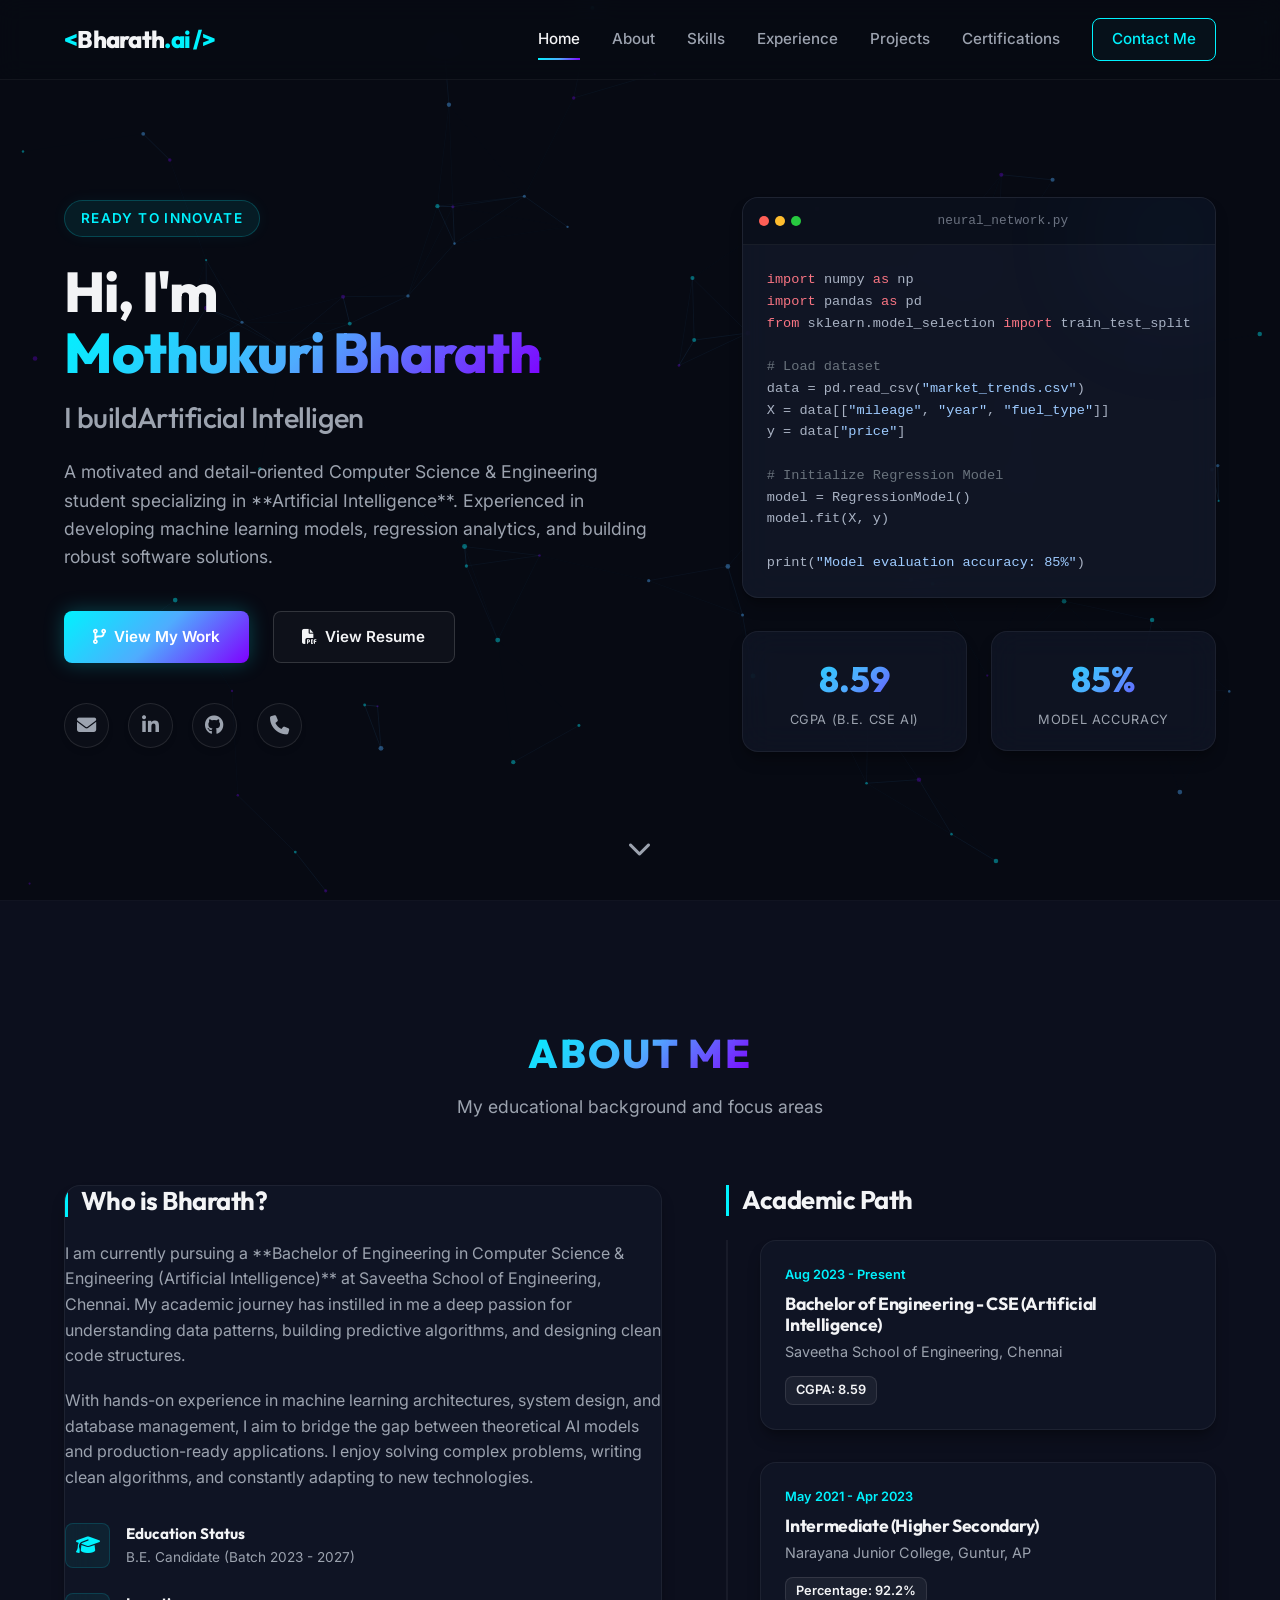
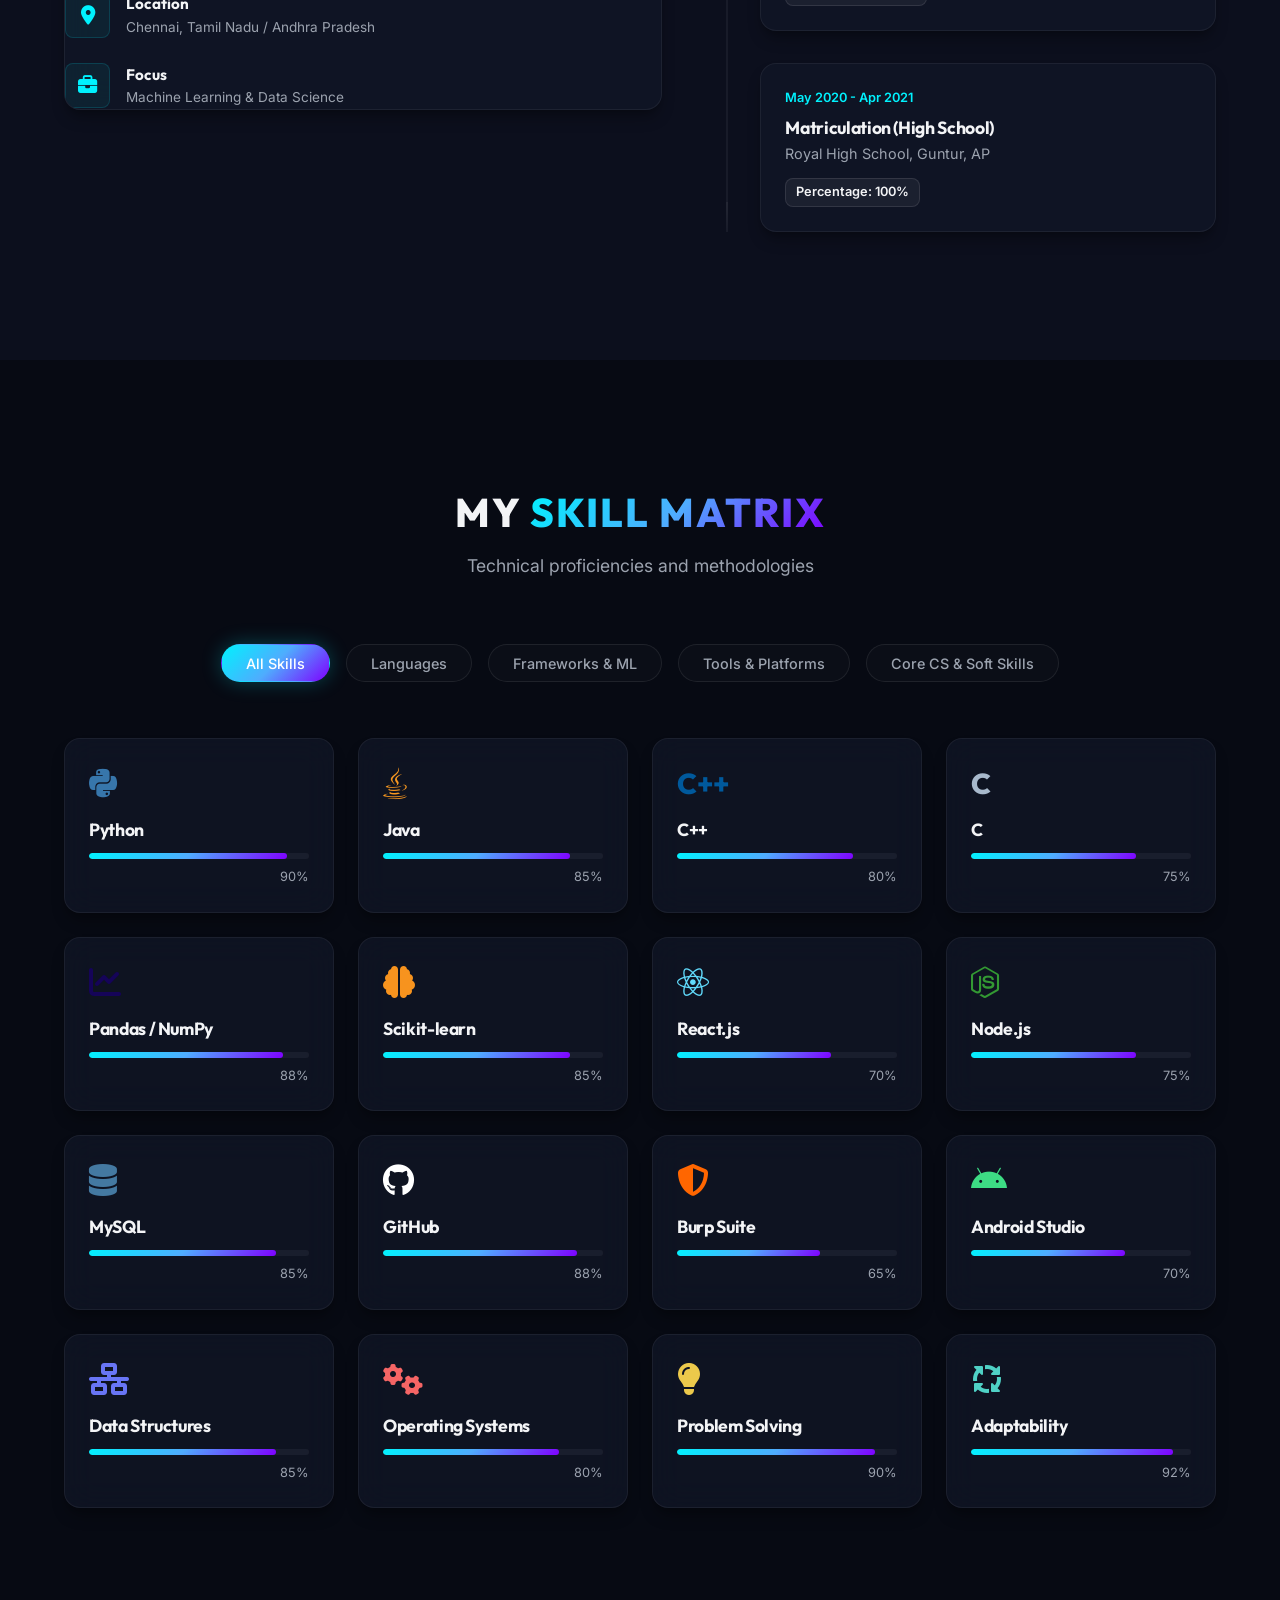
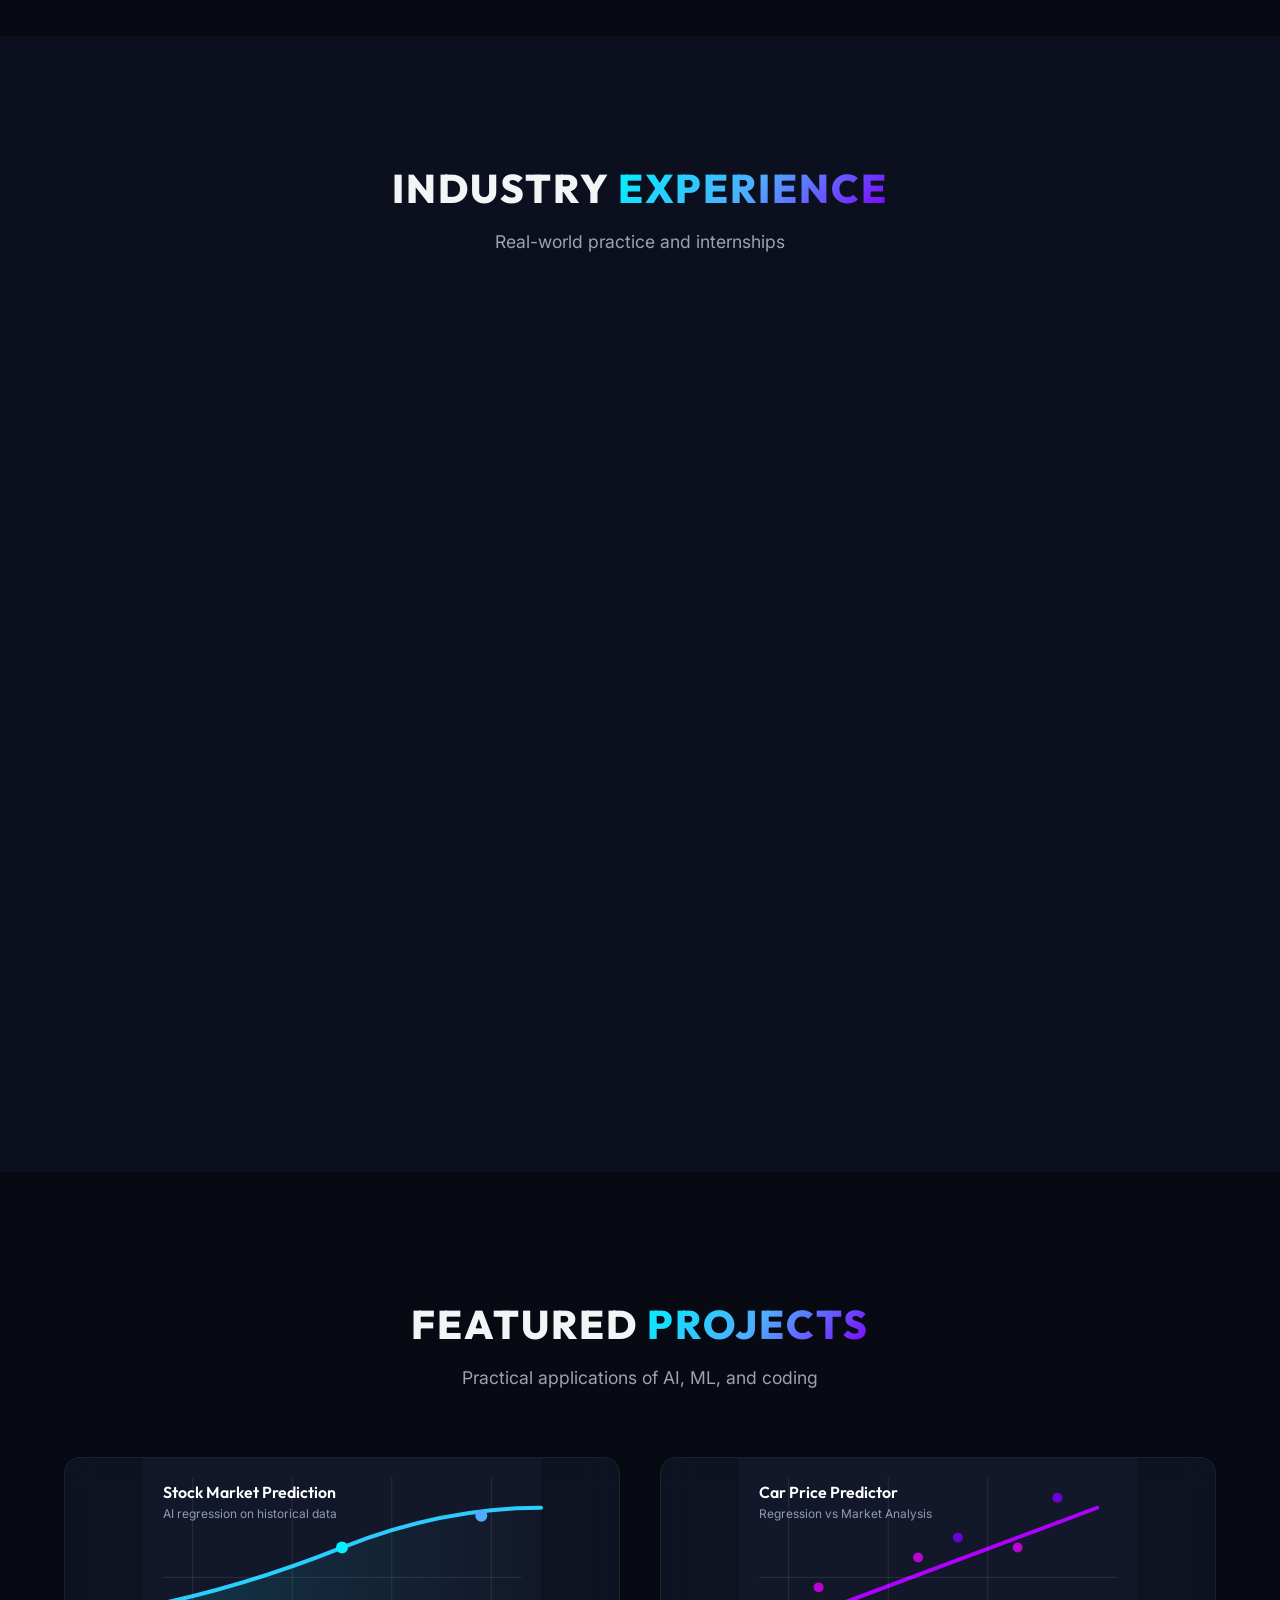
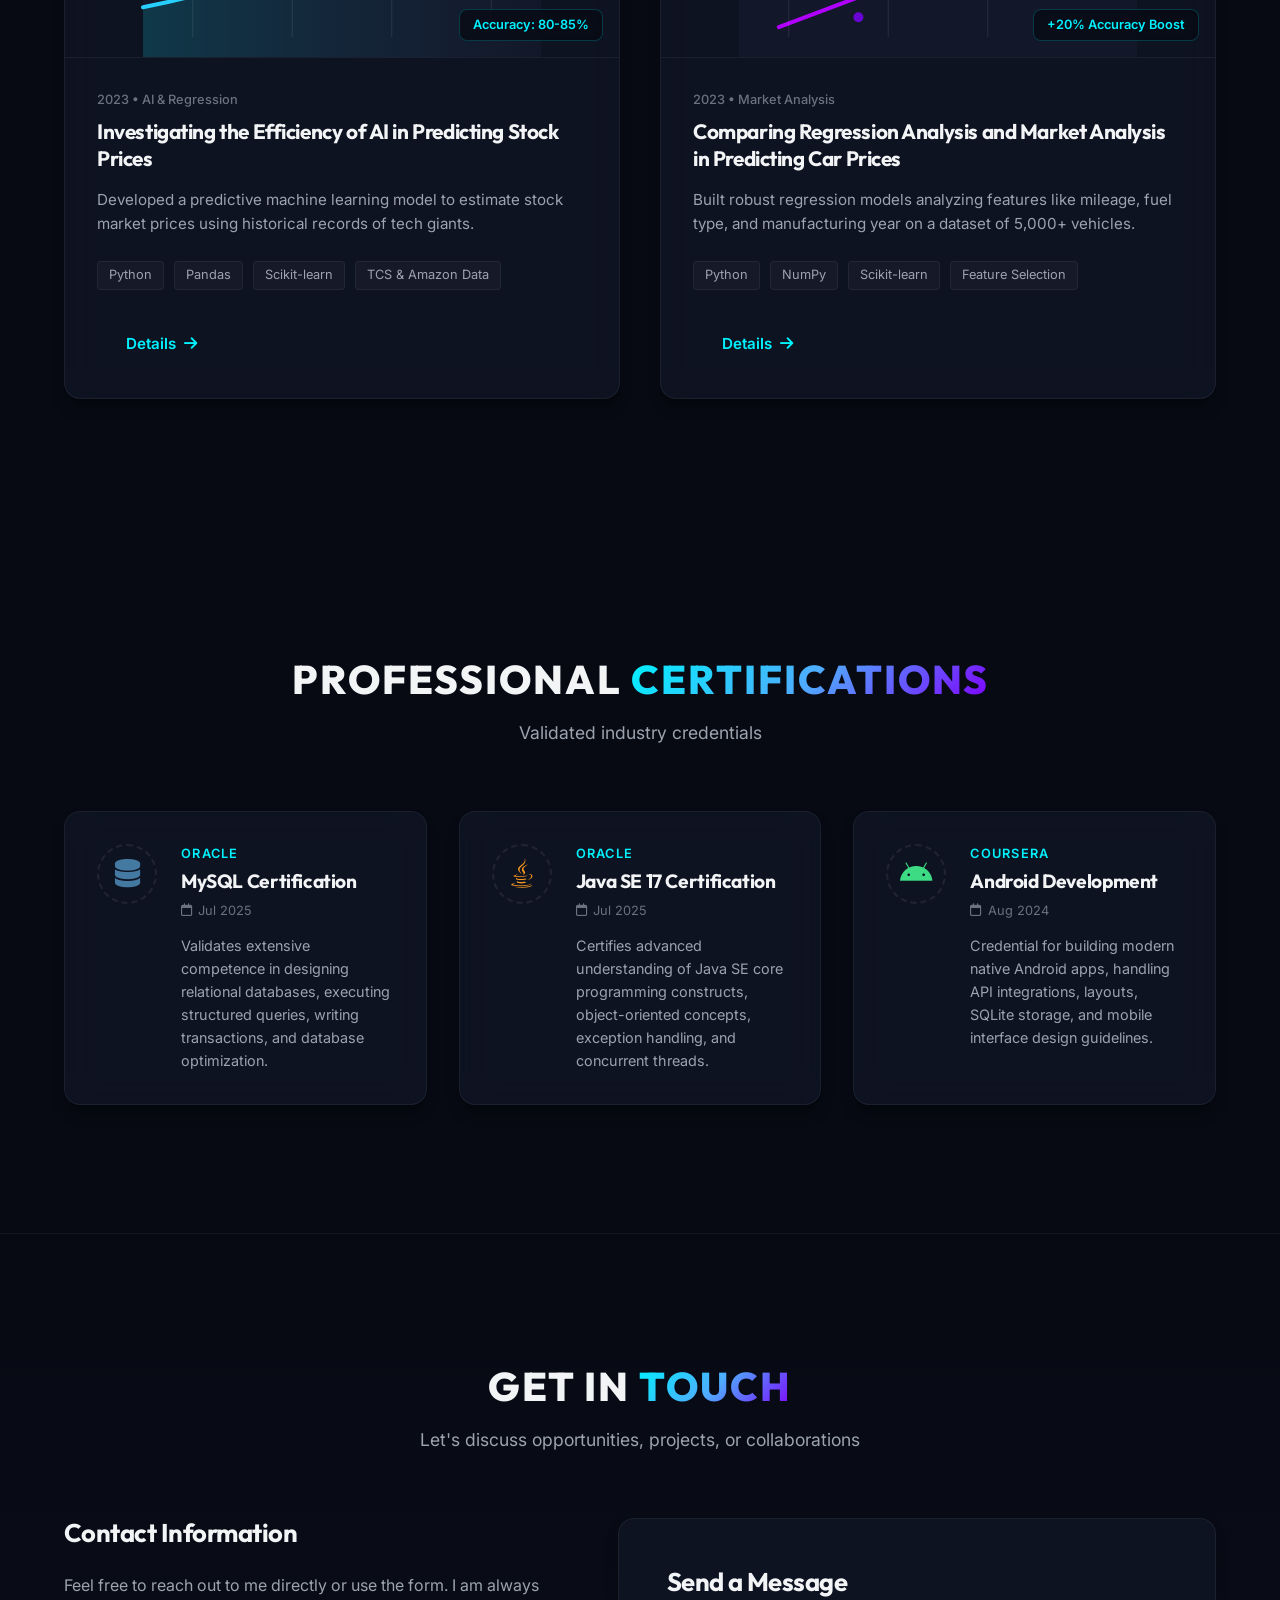
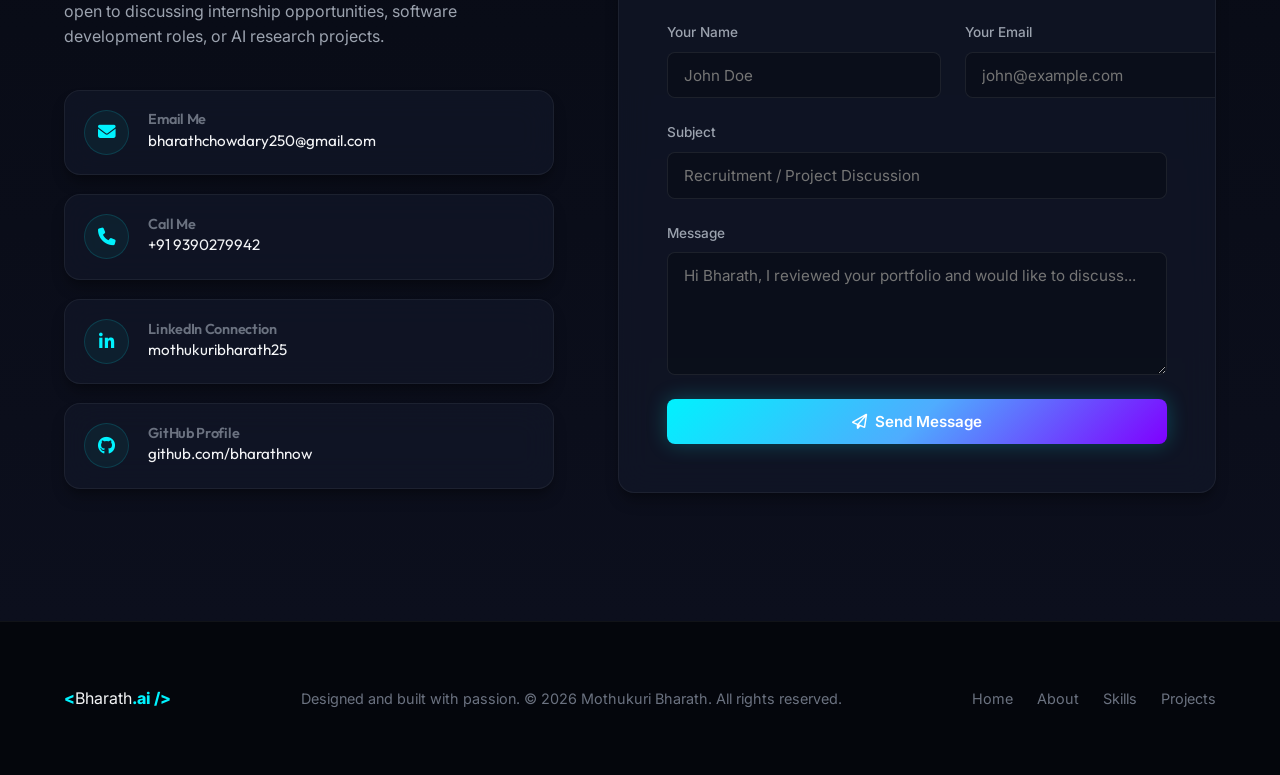
==== index.html @ 80dd4a4e "Initial commit: Mothukuri Bharath Premium Portfolio" ====
<!DOCTYPE html>
<html lang="en">
<head>
    <meta charset="UTF-8">
    <meta name="viewport" content="width=device-width, initial-scale=1.0">
    <title>Mothukuri Bharath | AI & ML Developer Portfolio</title>
    <!-- Meta tags for SEO -->
    <meta name="description" content="Portfolio of Mothukuri Bharath, a CSE (Artificial Intelligence) student and software developer. Showcase of machine learning internships, projects in stock and car price prediction, certifications, and skills.">
    <meta name="keywords" content="Mothukuri Bharath, AI Developer, Machine Learning, Portfolio, Java, Python, Saveetha School of Engineering, Data Science Intern">
    <meta name="author" content="Mothukuri Bharath">
    
    <!-- Google Fonts: Outfit for Headings, Inter for Body -->
    <link rel="preconnect" href="https://fonts.googleapis.com">
    <link rel="preconnect" href="https://fonts.gstatic.com" crossorigin>
    <link href="https://fonts.googleapis.com/css2?family=Inter:wght@300;400;500;600;700&family=Outfit:wght@300;400;500;600;700;800&display=swap" rel="stylesheet">
    
    <!-- FontAwesome for Premium Icons -->
    <link rel="stylesheet" href="https://cdnjs.cloudflare.com/ajax/libs/font-awesome/6.4.0/css/all.min.css">
    
    <!-- Custom CSS -->
    <link rel="stylesheet" href="style.css">
</head>
<body>
    <!-- Background Canvas for Interactive Particle Effect -->
    <canvas id="particles-canvas"></canvas>

    <!-- Header Navigation -->
    <header class="navbar">
        <div class="nav-container">
            <a href="#home" class="logo">
                <span class="logo-accent">&lt;</span>Bharath<span class="logo-accent">.ai /&gt;</span>
            </a>
            <button class="mobile-nav-toggle" aria-label="Toggle Menu">
                <span class="bar"></span>
                <span class="bar"></span>
                <span class="bar"></span>
            </button>
            <nav class="nav-links">
                <a href="#home" class="nav-link active">Home</a>
                <a href="#about" class="nav-link">About</a>
                <a href="#skills" class="nav-link">Skills</a>
                <a href="#experience" class="nav-link">Experience</a>
                <a href="#projects" class="nav-link">Projects</a>
                <a href="#certifications" class="nav-link">Certifications</a>
                <a href="#contact" class="nav-link nav-btn">Contact Me</a>
            </nav>
        </div>
    </header>

    <!-- Hero Section -->
    <section id="home" class="hero-section">
        <div class="hero-container">
            <div class="hero-content">
                <div class="badge-glow">Ready to Innovate</div>
                <h1 class="hero-title">
                    Hi, I'm <span class="text-gradient">Mothukuri Bharath</span>
                </h1>
                <h2 class="hero-subtitle">
                    I build <span id="typed-text" class="typed-text"></span><span class="cursor">&nbsp;</span>
                </h2>
                <p class="hero-description">
                    A motivated and detail-oriented Computer Science & Engineering student specializing in **Artificial Intelligence**. Experienced in developing machine learning models, regression analytics, and building robust software solutions.
                </p>
                <div class="hero-actions">
                    <a href="#projects" class="btn btn-primary"><i class="fa-solid fa-code-branch"></i> View My Work</a>
                    <a href="resume.html" target="_blank" class="btn btn-outline"><i class="fa-solid fa-file-pdf"></i> View Resume</a>
                </div>
                <div class="social-links">
                    <a href="mailto:bharathchowdary250@gmail.com" target="_blank" title="Email"><i class="fa-solid fa-envelope"></i></a>
                    <a href="https://linkedin.com/in/mothukuribharath25" target="_blank" title="LinkedIn"><i class="fa-brands fa-linkedin-in"></i></a>
                    <a href="https://github.com/bharathnow" target="_blank" title="GitHub"><i class="fa-brands fa-github"></i></a>
                    <a href="tel:+919390279942" title="Call Me"><i class="fa-solid fa-phone"></i></a>
                </div>
            </div>
            <div class="hero-visual">
                <div class="glass-card visual-card">
                    <div class="visual-header">
                        <span class="dot red"></span>
                        <span class="dot yellow"></span>
                        <span class="dot green"></span>
                        <span class="window-title">neural_network.py</span>
                    </div>
                    <div class="code-editor">
                        <pre><code><span class="keyword">import</span> numpy <span class="keyword">as</span> np
<span class="keyword">import</span> pandas <span class="keyword">as</span> pd
<span class="keyword">from</span> sklearn.model_selection <span class="keyword">import</span> train_test_split

<span class="comment"># Load dataset</span>
data = pd.read_csv(<span class="string">"market_trends.csv"</span>)
X = data[[<span class="string">"mileage"</span>, <span class="string">"year"</span>, <span class="string">"fuel_type"</span>]]
y = data[<span class="string">"price"</span>]

<span class="comment"># Initialize Regression Model</span>
model = RegressionModel()
model.fit(X, y)

print(<span class="string">"Model evaluation accuracy: 85%"</span>)</code></pre>
                    </div>
                    <div class="glow-accent"></div>
                </div>
                
                <!-- Quick Metrics Grid -->
                <div class="mini-metrics">
                    <div class="mini-metric-card glass-card">
                        <div class="metric-val">8.59</div>
                        <div class="metric-lbl">CGPA (B.E. CSE AI)</div>
                    </div>
                    <div class="mini-metric-card glass-card">
                        <div class="metric-val">85%</div>
                        <div class="metric-lbl">Model Accuracy</div>
                    </div>
                </div>
            </div>
        </div>
        <div class="scroll-down">
            <a href="#about" aria-label="Scroll Down">
                <i class="fa-solid fa-chevron-down animate-bounce"></i>
            </a>
        </div>
    </section>

    <!-- About & Education Section -->
    <section id="about" class="about-section">
        <div class="container">
            <div class="section-header">
                <h2 class="section-title"><span class="text-gradient">About Me</span></h2>
                <p class="section-subtitle">My educational background and focus areas</p>
            </div>
            
            <div class="about-grid">
                <div class="about-bio glass-card fade-in">
                    <h3>Who is Bharath?</h3>
                    <p>
                        I am currently pursuing a **Bachelor of Engineering in Computer Science & Engineering (Artificial Intelligence)** at Saveetha School of Engineering, Chennai. My academic journey has instilled in me a deep passion for understanding data patterns, building predictive algorithms, and designing clean code structures.
                    </p>
                    <p>
                        With hands-on experience in machine learning architectures, system design, and database management, I aim to bridge the gap between theoretical AI models and production-ready applications. I enjoy solving complex problems, writing clean algorithms, and constantly adapting to new technologies.
                    </p>
                    
                    <div class="quick-facts">
                        <div class="fact-item">
                            <i class="fa-solid fa-graduation-cap"></i>
                            <div>
                                <strong>Education Status</strong>
                                <span>B.E. Candidate (Batch 2023 - 2027)</span>
                            </div>
                        </div>
                        <div class="fact-item">
                            <i class="fa-solid fa-location-dot"></i>
                            <div>
                                <strong>Location</strong>
                                <span>Chennai, Tamil Nadu / Andhra Pradesh</span>
                            </div>
                        </div>
                        <div class="fact-item">
                            <i class="fa-solid fa-briefcase"></i>
                            <div>
                                <strong>Focus</strong>
                                <span>Machine Learning & Data Science</span>
                            </div>
                        </div>
                    </div>
                </div>
                
                <div class="education-timeline fade-in">
                    <h3>Academic Path</h3>
                    <div class="timeline">
                        <div class="timeline-item glass-card">
                            <div class="timeline-marker"></div>
                            <div class="timeline-date">Aug 2023 - Present</div>
                            <h4 class="timeline-title">Bachelor of Engineering - CSE (Artificial Intelligence)</h4>
                            <p class="timeline-institution">Saveetha School of Engineering, Chennai</p>
                            <div class="timeline-badge">CGPA: 8.59</div>
                        </div>
                        <div class="timeline-item glass-card">
                            <div class="timeline-marker"></div>
                            <div class="timeline-date">May 2021 - Apr 2023</div>
                            <h4 class="timeline-title">Intermediate (Higher Secondary)</h4>
                            <p class="timeline-institution">Narayana Junior College, Guntur, AP</p>
                            <div class="timeline-badge">Percentage: 92.2%</div>
                        </div>
                        <div class="timeline-item glass-card">
                            <div class="timeline-marker"></div>
                            <div class="timeline-date">May 2020 - Apr 2021</div>
                            <h4 class="timeline-title">Matriculation (High School)</h4>
                            <p class="timeline-institution">Royal High School, Guntur, AP</p>
                            <div class="timeline-badge">Percentage: 100%</div>
                        </div>
                    </div>
                </div>
            </div>
        </div>
    </section>

    <!-- Skills Section -->
    <section id="skills" class="skills-section">
        <div class="container">
            <div class="section-header">
                <h2 class="section-title">My <span class="text-gradient">Skill Matrix</span></h2>
                <p class="section-subtitle">Technical proficiencies and methodologies</p>
            </div>
            
            <div class="skills-categories-tabs">
                <button class="skill-tab active" data-category="all">All Skills</button>
                <button class="skill-tab" data-category="languages">Languages</button>
                <button class="skill-tab" data-category="frameworks">Frameworks & ML</button>
                <button class="skill-tab" data-category="tools">Tools & Platforms</button>
                <button class="skill-tab" data-category="subjects">Core CS & Soft Skills</button>
            </div>
            
            <div class="skills-grid">
                <!-- Languages -->
                <div class="skill-card glass-card" data-category="languages">
                    <div class="skill-icon"><i class="fa-brands fa-python text-python"></i></div>
                    <h3 class="skill-name">Python</h3>
                    <div class="skill-bar-bg"><div class="skill-bar-fill" data-progress="90%"></div></div>
                    <span class="skill-percent">90%</span>
                </div>
                
                <div class="skill-card glass-card" data-category="languages">
                    <div class="skill-icon"><i class="fa-brands fa-java text-java"></i></div>
                    <h3 class="skill-name">Java</h3>
                    <div class="skill-bar-bg"><div class="skill-bar-fill" data-progress="85%"></div></div>
                    <span class="skill-percent">85%</span>
                </div>

                <div class="skill-card glass-card" data-category="languages">
                    <div class="skill-icon"><code class="text-cpp">C++</code></div>
                    <h3 class="skill-name">C++</h3>
                    <div class="skill-bar-bg"><div class="skill-bar-fill" data-progress="80%"></div></div>
                    <span class="skill-percent">80%</span>
                </div>

                <div class="skill-card glass-card" data-category="languages">
                    <div class="skill-icon"><code class="text-c">C</code></div>
                    <h3 class="skill-name">C</h3>
                    <div class="skill-bar-bg"><div class="skill-bar-fill" data-progress="75%"></div></div>
                    <span class="skill-percent">75%</span>
                </div>
                
                <!-- Frameworks & ML -->
                <div class="skill-card glass-card" data-category="frameworks">
                    <div class="skill-icon"><i class="fa-solid fa-chart-line text-pandas"></i></div>
                    <h3 class="skill-name">Pandas / NumPy</h3>
                    <div class="skill-bar-bg"><div class="skill-bar-fill" data-progress="88%"></div></div>
                    <span class="skill-percent">88%</span>
                </div>

                <div class="skill-card glass-card" data-category="frameworks">
                    <div class="skill-icon"><i class="fa-solid fa-brain text-sklearn"></i></div>
                    <h3 class="skill-name">Scikit-learn</h3>
                    <div class="skill-bar-bg"><div class="skill-bar-fill" data-progress="85%"></div></div>
                    <span class="skill-percent">85%</span>
                </div>

                <div class="skill-card glass-card" data-category="frameworks">
                    <div class="skill-icon"><i class="fa-brands fa-react text-react"></i></div>
                    <h3 class="skill-name">React.js</h3>
                    <div class="skill-bar-bg"><div class="skill-bar-fill" data-progress="70%"></div></div>
                    <span class="skill-percent">70%</span>
                </div>

                <div class="skill-card glass-card" data-category="frameworks">
                    <div class="skill-icon"><i class="fa-brands fa-node-js text-node"></i></div>
                    <h3 class="skill-name">Node.js</h3>
                    <div class="skill-bar-bg"><div class="skill-bar-fill" data-progress="75%"></div></div>
                    <span class="skill-percent">75%</span>
                </div>
                
                <!-- Tools & Platforms -->
                <div class="skill-card glass-card" data-category="tools">
                    <div class="skill-icon"><i class="fa-solid fa-database text-mysql"></i></div>
                    <h3 class="skill-name">MySQL</h3>
                    <div class="skill-bar-bg"><div class="skill-bar-fill" data-progress="85%"></div></div>
                    <span class="skill-percent">85%</span>
                </div>

                <div class="skill-card glass-card" data-category="tools">
                    <div class="skill-icon"><i class="fa-brands fa-github text-github"></i></div>
                    <h3 class="skill-name">GitHub</h3>
                    <div class="skill-bar-bg"><div class="skill-bar-fill" data-progress="88%"></div></div>
                    <span class="skill-percent">88%</span>
                </div>

                <div class="skill-card glass-card" data-category="tools">
                    <div class="skill-icon"><i class="fa-solid fa-shield-halved text-burp"></i></div>
                    <h3 class="skill-name">Burp Suite</h3>
                    <div class="skill-bar-bg"><div class="skill-bar-fill" data-progress="65%"></div></div>
                    <span class="skill-percent">65%</span>
                </div>

                <div class="skill-card glass-card" data-category="tools">
                    <div class="skill-icon"><i class="fa-brands fa-android text-android"></i></div>
                    <h3 class="skill-name">Android Studio</h3>
                    <div class="skill-bar-bg"><div class="skill-bar-fill" data-progress="70%"></div></div>
                    <span class="skill-percent">70%</span>
                </div>
                
                <!-- Subjects & Soft Skills -->
                <div class="skill-card glass-card" data-category="subjects">
                    <div class="skill-icon"><i class="fa-solid fa-network-wired text-ds"></i></div>
                    <h3 class="skill-name">Data Structures</h3>
                    <div class="skill-bar-bg"><div class="skill-bar-fill" data-progress="85%"></div></div>
                    <span class="skill-percent">85%</span>
                </div>

                <div class="skill-card glass-card" data-category="subjects">
                    <div class="skill-icon"><i class="fa-solid fa-gears text-os"></i></div>
                    <h3 class="skill-name">Operating Systems</h3>
                    <div class="skill-bar-bg"><div class="skill-bar-fill" data-progress="80%"></div></div>
                    <span class="skill-percent">80%</span>
                </div>

                <div class="skill-card glass-card" data-category="subjects">
                    <div class="skill-icon"><i class="fa-solid fa-lightbulb text-solving"></i></div>
                    <h3 class="skill-name">Problem Solving</h3>
                    <div class="skill-bar-bg"><div class="skill-bar-fill" data-progress="90%"></div></div>
                    <span class="skill-percent">90%</span>
                </div>

                <div class="skill-card glass-card" data-category="subjects">
                    <div class="skill-icon"><i class="fa-solid fa-arrows-spin text-adapt"></i></div>
                    <h3 class="skill-name">Adaptability</h3>
                    <div class="skill-bar-bg"><div class="skill-bar-fill" data-progress="92%"></div></div>
                    <span class="skill-percent">92%</span>
                </div>
            </div>
        </div>
    </section>

    <!-- Experience & Internship Section -->
    <section id="experience" class="experience-section">
        <div class="container">
            <div class="section-header">
                <h2 class="section-title">Industry <span class="text-gradient">Experience</span></h2>
                <p class="section-subtitle">Real-world practice and internships</p>
            </div>
            
            <div class="internship-showcase glass-card fade-in">
                <div class="internship-header">
                    <div class="internship-title-area">
                        <div class="company-badge"><i class="fa-solid fa-server"></i></div>
                        <div>
                            <h3 class="internship-role">Data Science & Machine Learning Intern</h3>
                            <h4 class="internship-company">HDLC, Chennai</h4>
                        </div>
                    </div>
                    <div class="internship-meta">
                        <span class="duration"><i class="fa-regular fa-calendar-days"></i> Aug 2025 – Oct 2025</span>
                        <span class="location"><i class="fa-solid fa-location-dot"></i> Chennai, India (On-site)</span>
                    </div>
                </div>
                
                <div class="internship-content">
                    <p class="internship-intro">
                        Worked actively within the technical team to develop data cleaning pipelines and predictive ML model architectures. Gained hands-on experience applying core machine learning libraries to actual business problems.
                    </p>
                    
                    <div class="internship-bullets">
                        <div class="bullet-card">
                            <span class="bullet-number">01</span>
                            <div class="bullet-text">
                                <strong>Data Preprocessing & Quality Engineering</strong>
                                Cleaned and preprocessed complex datasets using **Python (Pandas, NumPy)**. Handled missing data imputation, duplicate filtration, and outliers to significantly enhance data quality for modeling.
                            </div>
                        </div>
                        <div class="bullet-card">
                            <span class="bullet-number">02</span>
                            <div class="bullet-text">
                                <strong>Machine Learning Model Building</strong>
                                Built, evaluated, and optimized ML models utilizing **Scikit-learn**. Implemented both regression algorithms for continuous predictions and classification pipelines, analyzing performance indicators.
                            </div>
                        </div>
                        <div class="bullet-card">
                            <span class="bullet-number">03</span>
                            <div class="bullet-text">
                                <strong>Analytical Visualizations</strong>
                                Created analytical graphs, correlation heatmaps, and charts using **Matplotlib** to interpret models' feature importances, presenting key findings to support data-driven decision-making.
                            </div>
                        </div>
                    </div>
                    
                    <div class="internship-tech-tags">
                        <span>Python</span>
                        <span>Pandas</span>
                        <span>NumPy</span>
                        <span>Scikit-learn</span>
                        <span>Matplotlib</span>
                        <span>Model Evaluation</span>
                    </div>
                </div>
            </div>
        </div>
    </section>

    <!-- Projects Section -->
    <section id="projects" class="projects-section">
        <div class="container">
            <div class="section-header">
                <h2 class="section-title">Featured <span class="text-gradient">Projects</span></h2>
                <p class="section-subtitle">Practical applications of AI, ML, and coding</p>
            </div>
            
            <div class="projects-grid">
                <!-- Project 1 -->
                <div class="project-card glass-card fade-in">
                    <div class="project-media-wrapper">
                        <!-- Custom designed svg graph mockup -->
                        <svg class="project-svg-visual" viewBox="0 0 400 200" xmlns="http://www.w3.org/2000/svg">
                            <defs>
                                <linearGradient id="gradient-p1" x1="0%" y1="0%" x2="100%" y2="100%">
                                    <stop offset="0%" stop-color="#4facfe" />
                                    <stop offset="100%" stop-color="#00f2fe" />
                                </linearGradient>
                                <linearGradient id="glow-p1" x1="0%" y1="0%" x2="100%" y2="0%">
                                    <stop offset="0%" stop-color="rgba(0,242,254,0.15)" />
                                    <stop offset="100%" stop-color="rgba(79,172,254,0)" />
                                </linearGradient>
                            </defs>
                            <rect width="100%" height="100%" fill="#121829"/>
                            <path d="M 0 150 Q 100 130 200 90 T 400 50 L 400 200 L 0 200 Z" fill="url(#glow-p1)"/>
                            <path d="M 0 150 Q 100 130 200 90 T 400 50" fill="none" stroke="url(#gradient-p1)" stroke-width="4" stroke-linecap="round"/>
                            <circle cx="200" cy="90" r="6" fill="#00f2fe"/>
                            <circle cx="340" cy="58" r="6" fill="#4facfe"/>
                            <text x="20" y="40" fill="#ffffff" font-family="'Outfit', sans-serif" font-size="16" font-weight="600">Stock Market Prediction</text>
                            <text x="20" y="60" fill="#8f9bb3" font-family="'Inter', sans-serif" font-size="12">AI regression on historical data</text>
                            <g stroke="#ffffff" stroke-opacity="0.1" stroke-width="1">
                                <line x1="50" y1="20" x2="50" y2="180" />
                                <line x1="150" y1="20" x2="150" y2="180" />
                                <line x1="250" y1="20" x2="250" y2="180" />
                                <line x1="350" y1="20" x2="350" y2="180" />
                                <line x1="20" y1="120" x2="380" y2="120" />
                            </g>
                        </svg>
                        <div class="project-overlay-badge">Accuracy: 80-85%</div>
                    </div>
                    <div class="project-info">
                        <div class="project-meta">2023 • AI & Regression</div>
                        <h3 class="project-name">Investigating the Efficiency of AI in Predicting Stock Prices</h3>
                        <p class="project-desc">
                            Developed a predictive machine learning model to estimate stock market prices using historical records of tech giants.
                        </p>
                        <div class="project-tags">
                            <span>Python</span>
                            <span>Pandas</span>
                            <span>Scikit-learn</span>
                            <span>TCS & Amazon Data</span>
                        </div>
                        <button class="btn btn-card-details" onclick="openProjectModal('stock-predict')">Details <i class="fa-solid fa-arrow-right"></i></button>
                    </div>
                </div>

                <!-- Project 2 -->
                <div class="project-card glass-card fade-in">
                    <div class="project-media-wrapper">
                        <!-- Custom designed svg regression graph mockup -->
                        <svg class="project-svg-visual" viewBox="0 0 400 200" xmlns="http://www.w3.org/2000/svg">
                            <defs>
                                <linearGradient id="gradient-p2" x1="0%" y1="0%" x2="100%" y2="100%">
                                    <stop offset="0%" stop-color="#7F00FF" />
                                    <stop offset="100%" stop-color="#E100FF" />
                                </linearGradient>
                            </defs>
                            <rect width="100%" height="100%" fill="#121829"/>
                            <line x1="40" y1="170" x2="360" y2="50" stroke="url(#gradient-p2)" stroke-width="4" stroke-linecap="round"/>
                            <circle cx="80" cy="130" r="5" fill="#E100FF" opacity="0.8"/>
                            <circle cx="120" cy="160" r="5" fill="#7F00FF" opacity="0.8"/>
                            <circle cx="180" cy="100" r="5" fill="#E100FF" opacity="0.8"/>
                            <circle cx="220" cy="80" r="5" fill="#7F00FF" opacity="0.8"/>
                            <circle cx="280" cy="90" r="5" fill="#E100FF" opacity="0.8"/>
                            <circle cx="320" cy="40" r="5" fill="#7F00FF" opacity="0.8"/>
                            <text x="20" y="40" fill="#ffffff" font-family="'Outfit', sans-serif" font-size="16" font-weight="600">Car Price Predictor</text>
                            <text x="20" y="60" fill="#8f9bb3" font-family="'Inter', sans-serif" font-size="12">Regression vs Market Analysis</text>
                            <g stroke="#ffffff" stroke-opacity="0.1" stroke-width="1">
                                <line x1="50" y1="20" x2="50" y2="180" />
                                <line x1="150" y1="20" x2="150" y2="180" />
                                <line x1="250" y1="20" x2="250" y2="180" />
                                <line x1="20" y1="120" x2="380" y2="120" />
                            </g>
                        </svg>
                        <div class="project-overlay-badge">+20% Accuracy Boost</div>
                    </div>
                    <div class="project-info">
                        <div class="project-meta">2023 • Market Analysis</div>
                        <h3 class="project-name">Comparing Regression Analysis and Market Analysis in Predicting Car Prices</h3>
                        <p class="project-desc">
                            Built robust regression models analyzing features like mileage, fuel type, and manufacturing year on a dataset of 5,000+ vehicles.
                        </p>
                        <div class="project-tags">
                            <span>Python</span>
                            <span>NumPy</span>
                            <span>Scikit-learn</span>
                            <span>Feature Selection</span>
                        </div>
                        <button class="btn btn-card-details" onclick="openProjectModal('car-predict')">Details <i class="fa-solid fa-arrow-right"></i></button>
                    </div>
                </div>
            </div>
        </div>
    </section>

    <!-- Project Modals -->
    <div id="project-modal" class="modal-overlay">
        <div class="modal-content glass-card">
            <button class="modal-close" onclick="closeProjectModal()">&times;</button>
            <div id="modal-body-content">
                <!-- Content injected dynamically via script.js -->
            </div>
        </div>
    </div>

    <!-- Certifications Section -->
    <section id="certifications" class="certifications-section">
        <div class="container">
            <div class="section-header">
                <h2 class="section-title">Professional <span class="text-gradient">Certifications</span></h2>
                <p class="section-subtitle">Validated industry credentials</p>
            </div>
            
            <div class="certifications-grid">
                <!-- Cert 1 -->
                <div class="cert-card glass-card fade-in">
                    <div class="cert-badge-wrapper">
                        <div class="cert-glowing-ring"></div>
                        <i class="fa-solid fa-database cert-main-icon text-mysql"></i>
                    </div>
                    <div class="cert-info">
                        <span class="cert-authority">Oracle</span>
                        <h3 class="cert-title">MySQL Certification</h3>
                        <div class="cert-date"><i class="fa-regular fa-calendar"></i> Jul 2025</div>
                        <p class="cert-desc">Validates extensive competence in designing relational databases, executing structured queries, writing transactions, and database optimization.</p>
                    </div>
                </div>

                <!-- Cert 2 -->
                <div class="cert-card glass-card fade-in">
                    <div class="cert-badge-wrapper">
                        <div class="cert-glowing-ring"></div>
                        <i class="fa-brands fa-java cert-main-icon text-java"></i>
                    </div>
                    <div class="cert-info">
                        <span class="cert-authority">Oracle</span>
                        <h3 class="cert-title">Java SE 17 Certification</h3>
                        <div class="cert-date"><i class="fa-regular fa-calendar"></i> Jul 2025</div>
                        <p class="cert-desc">Certifies advanced understanding of Java SE core programming constructs, object-oriented concepts, exception handling, and concurrent threads.</p>
                    </div>
                </div>

                <!-- Cert 3 -->
                <div class="cert-card glass-card fade-in">
                    <div class="cert-badge-wrapper">
                        <div class="cert-glowing-ring"></div>
                        <i class="fa-brands fa-android cert-main-icon text-android"></i>
                    </div>
                    <div class="cert-info">
                        <span class="cert-authority">Coursera</span>
                        <h3 class="cert-title">Android Development</h3>
                        <div class="cert-date"><i class="fa-regular fa-calendar"></i> Aug 2024</div>
                        <p class="cert-desc">Credential for building modern native Android apps, handling API integrations, layouts, SQLite storage, and mobile interface design guidelines.</p>
                    </div>
                </div>
            </div>
        </div>
    </section>

    <!-- Contact Section -->
    <section id="contact" class="contact-section">
        <div class="container">
            <div class="section-header">
                <h2 class="section-title">Get In <span class="text-gradient">Touch</span></h2>
                <p class="section-subtitle">Let's discuss opportunities, projects, or collaborations</p>
            </div>
            
            <div class="contact-layout">
                <div class="contact-info-panel fade-in">
                    <h3>Contact Information</h3>
                    <p>Feel free to reach out to me directly or use the form. I am always open to discussing internship opportunities, software development roles, or AI research projects.</p>
                    
                    <div class="contact-details-list">
                        <a href="mailto:bharathchowdary250@gmail.com" class="contact-detail-card glass-card">
                            <div class="icon-circle"><i class="fa-solid fa-envelope"></i></div>
                            <div>
                                <h4>Email Me</h4>
                                <p>bharathchowdary250@gmail.com</p>
                            </div>
                        </a>
                        
                        <a href="tel:+919390279942" class="contact-detail-card glass-card">
                            <div class="icon-circle"><i class="fa-solid fa-phone"></i></div>
                            <div>
                                <h4>Call Me</h4>
                                <p>+91 9390279942</p>
                            </div>
                        </a>

                        <a href="https://linkedin.com/in/mothukuribharath25" target="_blank" class="contact-detail-card glass-card">
                            <div class="icon-circle"><i class="fa-brands fa-linkedin-in"></i></div>
                            <div>
                                <h4>LinkedIn Connection</h4>
                                <p>mothukuribharath25</p>
                            </div>
                        </a>

                        <a href="https://github.com/bharathnow" target="_blank" class="contact-detail-card glass-card">
                            <div class="icon-circle"><i class="fa-brands fa-github"></i></div>
                            <div>
                                <h4>GitHub Profile</h4>
                                <p>github.com/bharathnow</p>
                            </div>
                        </a>
                    </div>
                </div>
                
                <div class="contact-form-panel glass-card fade-in">
                    <h3>Send a Message</h3>
                    <form id="contact-form" onsubmit="handleContactSubmit(event)">
                        <div class="form-row">
                            <div class="form-group">
                                <label for="form-name">Your Name</label>
                                <input type="text" id="form-name" required placeholder="John Doe">
                            </div>
                            <div class="form-group">
                                <label for="form-email">Your Email</label>
                                <input type="email" id="form-email" required placeholder="john@example.com">
                            </div>
                        </div>
                        <div class="form-group">
                            <label for="form-subject">Subject</label>
                            <input type="text" id="form-subject" required placeholder="Recruitment / Project Discussion">
                        </div>
                        <div class="form-group">
                            <label for="form-message">Message</label>
                            <textarea id="form-message" rows="5" required placeholder="Hi Bharath, I reviewed your portfolio and would like to discuss..."></textarea>
                        </div>
                        <button type="submit" class="btn btn-primary btn-full"><i class="fa-regular fa-paper-plane"></i> Send Message</button>
                    </form>
                    <div id="form-feedback" class="form-feedback-message"></div>
                </div>
            </div>
        </div>
    </section>

    <!-- Footer -->
    <footer>
        <div class="container">
            <div class="footer-content">
                <div class="footer-logo">
                    <span class="logo-accent">&lt;</span>Bharath<span class="logo-accent">.ai /&gt;</span>
                </div>
                <p class="footer-credits">
                    Designed and built with passion. &copy; 2026 Mothukuri Bharath. All rights reserved.
                </p>
                <div class="footer-links">
                    <a href="#home">Home</a>
                    <a href="#about">About</a>
                    <a href="#skills">Skills</a>
                    <a href="#projects">Projects</a>
                </div>
            </div>
        </div>
    </footer>

    <!-- Custom JavaScript -->
    <script src="script.js"></script>
</body>
</html>
---- style.css ----
/* ==========================================================================
   DESIGN SYSTEM & CUSTOM PROPERTIES
   ========================================================================== */
:root {
    /* Color Palette */
    --bg-primary: #070a13;
    --bg-secondary: #0c0f1d;
    --card-bg: rgba(18, 24, 41, 0.7);
    --card-border: rgba(255, 255, 255, 0.06);
    --card-hover-border: rgba(0, 242, 254, 0.35);
    
    --text-primary: #f3f4f6;
    --text-secondary: #9ca3af;
    --text-muted: #6b7280;
    
    --accent-cyan: #00f2fe;
    --accent-blue: #4facfe;
    --accent-indigo: #7F00FF;
    --accent-purple: #C200FB;
    
    --gradient-primary: linear-gradient(135deg, #00f2fe 0%, #4facfe 50%, #7F00FF 100%);
    --gradient-secondary: linear-gradient(135deg, #7F00FF 0%, #E100FF 100%);
    --gradient-dark: linear-gradient(180deg, #070a13 0%, #0c0f1d 100%);
    
    /* Shadows & Glows */
    --shadow-sm: 0 4px 6px -1px rgba(0, 0, 0, 0.1), 0 2px 4px -1px rgba(0, 0, 0, 0.06);
    --shadow-md: 0 10px 15px -3px rgba(0, 0, 0, 0.3), 0 4px 6px -2px rgba(0, 0, 0, 0.15);
    --shadow-lg: 0 20px 25px -5px rgba(0, 0, 0, 0.5), 0 10px 10px -5px rgba(0, 0, 0, 0.2);
    --glow-cyan: 0 0 20px rgba(0, 242, 254, 0.25);
    --glow-purple: 0 0 20px rgba(127, 0, 255, 0.25);
    
    /* Layout Constants */
    --navbar-height: 80px;
    --border-radius-sm: 8px;
    --border-radius-md: 16px;
    --border-radius-lg: 24px;
    
    /* Transitions */
    --transition-fast: all 0.2s cubic-bezier(0.4, 0, 0.2, 1);
    --transition-smooth: all 0.4s cubic-bezier(0.16, 1, 0.3, 1);
}

/* ==========================================================================
   RESET & BASE STYLES
   ========================================================================== */
*, *::before, *::after {
    box-sizing: border-box;
    margin: 0;
    padding: 0;
}

html {
    scroll-behavior: smooth;
    font-size: 16px;
    scrollbar-width: thin;
    scrollbar-color: var(--accent-blue) var(--bg-primary);
}

body {
    font-family: 'Inter', sans-serif;
    background-color: var(--bg-primary);
    color: var(--text-primary);
    line-height: 1.6;
    overflow-x: hidden;
    position: relative;
    min-height: 100vh;
}

h1, h2, h3, h4, h5, h6 {
    font-family: 'Outfit', sans-serif;
    font-weight: 700;
    letter-spacing: -0.02em;
    line-height: 1.2;
}

a {
    color: inherit;
    text-decoration: none;
    transition: var(--transition-fast);
}

button {
    font-family: inherit;
    cursor: pointer;
    border: none;
    background: none;
    outline: none;
}

ul {
    list-style: none;
}

img {
    max-width: 100%;
    height: auto;
    display: block;
}

/* Scrollbar Customization */
::-webkit-scrollbar {
    width: 8px;
}
::-webkit-scrollbar-track {
    background: var(--bg-primary);
}
::-webkit-scrollbar-thumb {
    background: #1f293d;
    border-radius: var(--border-radius-sm);
    border: 2px solid var(--bg-primary);
}
::-webkit-scrollbar-thumb:hover {
    background: var(--accent-blue);
}

/* ==========================================================================
   BACKGROUND & GLASSMORPHISM
   ========================================================================== */
#particles-canvas {
    position: fixed;
    top: 0;
    left: 0;
    width: 100%;
    height: 100%;
    z-index: -1;
    pointer-events: none;
}

.glass-card {
    background: var(--card-bg);
    backdrop-filter: blur(16px);
    -webkit-backdrop-filter: blur(16px);
    border: 1px solid var(--card-border);
    border-radius: var(--border-radius-md);
    box-shadow: var(--shadow-md);
    transition: var(--transition-smooth);
    position: relative;
    overflow: hidden;
}

.glass-card:hover {
    border-color: var(--card-hover-border);
    box-shadow: var(--shadow-lg), 0 0 15px rgba(0, 242, 254, 0.05);
    transform: translateY(-5px);
}

/* ==========================================================================
   REUSABLE UTILITIES & LAYOUTS
   ========================================================================== */
.container {
    max-width: 1200px;
    margin: 0 auto;
    padding: 0 1.5rem;
    position: relative;
    width: 100%;
}

.section-header {
    text-align: center;
    margin-bottom: 4rem;
}

.section-title {
    font-size: 2.5rem;
    font-weight: 800;
    margin-bottom: 1rem;
    text-transform: uppercase;
    letter-spacing: 0.05em;
}

.section-subtitle {
    color: var(--text-secondary);
    font-size: 1.1rem;
    max-width: 600px;
    margin: 0 auto;
}

.text-gradient {
    background: var(--gradient-primary);
    -webkit-background-clip: text;
    -webkit-text-fill-color: transparent;
    background-clip: text;
    display: inline-block;
}

/* Buttons */
.btn {
    display: inline-flex;
    align-items: center;
    justify-content: center;
    gap: 0.5rem;
    padding: 0.8rem 1.8rem;
    font-size: 0.95rem;
    font-weight: 600;
    border-radius: var(--border-radius-sm);
    transition: var(--transition-fast);
    position: relative;
    overflow: hidden;
}

.btn-primary {
    background: var(--gradient-primary);
    color: #ffffff;
    box-shadow: var(--glow-cyan);
}

.btn-primary:hover {
    box-shadow: 0 0 30px rgba(0, 242, 254, 0.5);
    transform: translateY(-2px);
}

.btn-outline {
    background: rgba(255, 255, 255, 0.03);
    color: var(--text-primary);
    border: 1px solid rgba(255, 255, 255, 0.15);
}

.btn-outline:hover {
    border-color: var(--accent-blue);
    background: rgba(79, 172, 254, 0.05);
    color: var(--accent-blue);
    transform: translateY(-2px);
}

.btn-full {
    width: 100%;
}

/* ==========================================================================
   NAVIGATION BAR
   ========================================================================== */
.navbar {
    position: fixed;
    top: 0;
    left: 0;
    width: 100%;
    height: var(--navbar-height);
    background: rgba(7, 10, 19, 0.8);
    backdrop-filter: blur(12px);
    -webkit-backdrop-filter: blur(12px);
    border-bottom: 1px solid rgba(255, 255, 255, 0.05);
    z-index: 1000;
    transition: var(--transition-fast);
}

.navbar.scrolled {
    height: 70px;
    background: rgba(7, 10, 19, 0.95);
    border-bottom-color: rgba(0, 242, 254, 0.1);
}

.nav-container {
    display: flex;
    justify-content: space-between;
    align-items: center;
    height: 100%;
    max-width: 1200px;
    margin: 0 auto;
    padding: 0 1.5rem;
}

.logo {
    font-family: 'Outfit', sans-serif;
    font-size: 1.5rem;
    font-weight: 800;
    color: var(--text-primary);
    display: flex;
    align-items: center;
    letter-spacing: -0.03em;
}

.logo-accent {
    color: var(--accent-cyan);
    font-weight: 800;
}

.nav-links {
    display: flex;
    align-items: center;
    gap: 2rem;
}

.nav-link {
    font-size: 0.95rem;
    font-weight: 500;
    color: var(--text-secondary);
    position: relative;
    padding: 0.5rem 0;
}

.nav-link::after {
    content: '';
    position: absolute;
    bottom: 0;
    left: 0;
    width: 0;
    height: 2px;
    background: var(--gradient-primary);
    transition: var(--transition-fast);
}

.nav-link:hover, .nav-link.active {
    color: var(--text-primary);
}

.nav-link:hover::after, .nav-link.active::after {
    width: 100%;
}

.nav-btn {
    border: 1px solid var(--accent-cyan);
    color: var(--accent-cyan);
    padding: 0.5rem 1.2rem;
    border-radius: var(--border-radius-sm);
    background: rgba(0, 242, 254, 0.03);
}

.nav-btn::after {
    display: none;
}

.nav-btn:hover {
    background: var(--gradient-primary);
    color: #ffffff;
    border-color: transparent;
    box-shadow: var(--glow-cyan);
}

/* Mobile Toggle */
.mobile-nav-toggle {
    display: none;
    flex-direction: column;
    justify-content: space-between;
    width: 25px;
    height: 20px;
}

.mobile-nav-toggle .bar {
    width: 100%;
    height: 2.5px;
    background-color: var(--text-primary);
    border-radius: 2px;
    transition: var(--transition-fast);
}

/* ==========================================================================
   HERO SECTION
   ========================================================================== */
.hero-section {
    min-height: 100vh;
    display: flex;
    align-items: center;
    justify-content: center;
    position: relative;
    padding-top: calc(var(--navbar-height) + 2rem);
    padding-bottom: 4rem;
    overflow: hidden;
}

.hero-container {
    max-width: 1200px;
    margin: 0 auto;
    padding: 0 1.5rem;
    display: grid;
    grid-template-columns: 1.2fr 0.8fr;
    gap: 4rem;
    align-items: center;
    width: 100%;
}

.hero-content {
    display: flex;
    flex-direction: column;
    align-items: flex-start;
}

.badge-glow {
    font-size: 0.85rem;
    font-weight: 600;
    color: var(--accent-cyan);
    text-transform: uppercase;
    letter-spacing: 0.1em;
    background: rgba(0, 242, 254, 0.08);
    padding: 0.4rem 1rem;
    border-radius: 50px;
    border: 1px solid rgba(0, 242, 254, 0.2);
    box-shadow: 0 0 15px rgba(0, 242, 254, 0.05);
    margin-bottom: 1.5rem;
}

.hero-title {
    font-size: 3.5rem;
    font-weight: 800;
    line-height: 1.1;
    margin-bottom: 1rem;
}

.hero-subtitle {
    font-size: 1.8rem;
    font-weight: 500;
    color: var(--text-secondary);
    margin-bottom: 1.5rem;
    display: flex;
    align-items: center;
}

.hero-description {
    color: var(--text-secondary);
    font-size: 1.1rem;
    max-width: 600px;
    margin-bottom: 2.5rem;
}

.hero-actions {
    display: flex;
    gap: 1.5rem;
    margin-bottom: 2.5rem;
}

.social-links {
    display: flex;
    gap: 1.2rem;
}

.social-links a {
    width: 45px;
    height: 45px;
    border-radius: 50%;
    border: 1px solid rgba(255, 255, 255, 0.1);
    background: rgba(255, 255, 255, 0.02);
    display: flex;
    align-items: center;
    justify-content: center;
    font-size: 1.2rem;
    color: var(--text-secondary);
    box-shadow: var(--shadow-sm);
}

.social-links a:hover {
    color: var(--accent-cyan);
    border-color: var(--accent-cyan);
    background: rgba(0, 242, 254, 0.05);
    box-shadow: var(--glow-cyan);
    transform: translateY(-3px);
}

/* Typing Cursor */
.cursor {
    animation: blink 0.8s infinite;
    color: var(--accent-cyan);
    font-weight: 700;
}

@keyframes blink {
    0%, 100% { opacity: 1; }
    50% { opacity: 0; }
}

/* Visual Card Code Editor Mockup */
.hero-visual {
    position: relative;
    display: flex;
    flex-direction: column;
    gap: 2rem;
    width: 100%;
}

.visual-card {
    width: 100%;
    min-height: 280px;
    background: rgba(18, 24, 41, 0.85);
}

.visual-header {
    display: flex;
    align-items: center;
    padding: 0.8rem 1rem;
    background: rgba(7, 10, 19, 0.5);
    border-bottom: 1px solid var(--card-border);
}

.visual-header .dot {
    width: 10px;
    height: 10px;
    border-radius: 50%;
    margin-right: 6px;
}

.visual-header .dot.red { background-color: #ff5f56; }
.visual-header .dot.yellow { background-color: #ffbd2e; }
.visual-header .dot.green { background-color: #27c93f; }

.visual-header .window-title {
    margin-left: auto;
    margin-right: auto;
    font-size: 0.8rem;
    color: var(--text-muted);
    font-family: monospace;
}

.code-editor {
    padding: 1.5rem;
    font-family: 'Courier New', Courier, monospace;
    font-size: 0.85rem;
    color: #a9b2c3;
    overflow-x: auto;
}

.code-editor .keyword { color: #f97583; }
.code-editor .string { color: #9ecbff; }
.code-editor .comment { color: #6a737d; }

.glow-accent {
    position: absolute;
    width: 100px;
    height: 100px;
    background: var(--gradient-primary);
    filter: blur(80px);
    opacity: 0.15;
    top: -10px;
    right: -10px;
    border-radius: 50%;
    pointer-events: none;
}

.mini-metrics {
    display: grid;
    grid-template-columns: 1fr 1fr;
    gap: 1.5rem;
}

.mini-metric-card {
    padding: 1.2rem;
    text-align: center;
}

.mini-metric-card .metric-val {
    font-family: 'Outfit', sans-serif;
    font-size: 2.2rem;
    font-weight: 800;
    background: var(--gradient-primary);
    -webkit-background-clip: text;
    -webkit-text-fill-color: transparent;
    margin-bottom: 0.2rem;
}

.mini-metric-card .metric-lbl {
    font-size: 0.8rem;
    color: var(--text-secondary);
    text-transform: uppercase;
    letter-spacing: 0.05em;
}

/* Scroll Down Element */
.scroll-down {
    position: absolute;
    bottom: 2rem;
    left: 50%;
    transform: translateX(-50%);
    z-index: 10;
}

.scroll-down a {
    color: var(--text-secondary);
    font-size: 1.5rem;
    transition: var(--transition-fast);
}

.scroll-down a:hover {
    color: var(--accent-cyan);
}

@keyframes bounce {
    0%, 20%, 50%, 80%, 100% { transform: translateY(0); }
    40% { transform: translateY(-10px); }
    60% { transform: translateY(-5px); }
}

.animate-bounce {
    animation: bounce 2s infinite;
}

/* ==========================================================================
   ABOUT & EDUCATION SECTION
   ========================================================================== */
.about-section {
    padding: 8rem 0;
    background: var(--bg-secondary);
    border-top: 1px solid rgba(255, 255, 255, 0.02);
}

.about-grid {
    display: grid;
    grid-template-columns: 1.1fr 0.9fr;
    gap: 4rem;
    align-items: start;
}

.about-bio h3, .education-timeline h3 {
    font-size: 1.6rem;
    margin-bottom: 1.5rem;
    border-left: 3px solid var(--accent-cyan);
    padding-left: 0.8rem;
}

.about-bio p {
    color: var(--text-secondary);
    margin-bottom: 1.2rem;
}

.quick-facts {
    display: flex;
    flex-direction: column;
    gap: 1.5rem;
    margin-top: 2rem;
}

.fact-item {
    display: flex;
    gap: 1rem;
    align-items: center;
}

.fact-item i {
    width: 45px;
    height: 45px;
    border-radius: var(--border-radius-sm);
    background: rgba(0, 242, 254, 0.06);
    color: var(--accent-cyan);
    display: flex;
    align-items: center;
    justify-content: center;
    font-size: 1.2rem;
    border: 1px solid rgba(0, 242, 254, 0.15);
}

.fact-item div {
    display: flex;
    flex-direction: column;
}

.fact-item strong {
    font-family: 'Outfit', sans-serif;
    font-size: 0.95rem;
    color: var(--text-primary);
}

.fact-item span {
    font-size: 0.85rem;
    color: var(--text-secondary);
}

/* Timeline Customization */
.timeline {
    position: relative;
    padding-left: 2rem;
    border-left: 2px solid rgba(255, 255, 255, 0.05);
}

.timeline::after {
    content: '';
    position: absolute;
    bottom: 0;
    left: -2px;
    width: 2px;
    height: 30px;
    background: linear-gradient(to bottom, rgba(255,255,255,0.05), transparent);
}

.timeline-item {
    padding: 1.5rem;
    margin-bottom: 2rem;
    position: relative;
}

.timeline-item:last-child {
    margin-bottom: 0;
}

.timeline-marker {
    position: absolute;
    width: 14px;
    height: 14px;
    border-radius: 50%;
    background: var(--bg-primary);
    border: 3px solid var(--accent-cyan);
    left: calc(-2rem - 8px);
    top: 2rem;
    box-shadow: 0 0 10px rgba(0, 242, 254, 0.4);
    z-index: 2;
    transition: var(--transition-fast);
}

.timeline-item:hover .timeline-marker {
    background: var(--accent-cyan);
    transform: scale(1.2);
}

.timeline-date {
    font-size: 0.8rem;
    font-weight: 600;
    color: var(--accent-cyan);
    margin-bottom: 0.5rem;
}

.timeline-title {
    font-size: 1.1rem;
    font-weight: 700;
    margin-bottom: 0.3rem;
}

.timeline-institution {
    color: var(--text-secondary);
    font-size: 0.9rem;
    margin-bottom: 0.8rem;
}

.timeline-badge {
    display: inline-block;
    padding: 0.2rem 0.6rem;
    background: rgba(255, 255, 255, 0.05);
    border: 1px solid rgba(255, 255, 255, 0.1);
    border-radius: var(--border-radius-sm);
    font-size: 0.8rem;
    font-weight: 600;
}

/* ==========================================================================
   SKILLS SECTION
   ========================================================================== */
.skills-section {
    padding: 8rem 0;
}

.skills-categories-tabs {
    display: flex;
    justify-content: center;
    gap: 1rem;
    margin-bottom: 3.5rem;
    flex-wrap: wrap;
}

.skill-tab {
    padding: 0.6rem 1.5rem;
    border-radius: 50px;
    border: 1px solid rgba(255, 255, 255, 0.08);
    background: rgba(255, 255, 255, 0.02);
    color: var(--text-secondary);
    font-weight: 500;
    transition: var(--transition-fast);
    font-size: 0.9rem;
}

.skill-tab:hover, .skill-tab.active {
    background: var(--gradient-primary);
    color: #ffffff;
    border-color: transparent;
    box-shadow: var(--glow-cyan);
}

.skills-grid {
    display: grid;
    grid-template-columns: repeat(auto-fill, minmax(230px, 1fr));
    gap: 1.5rem;
}

.skill-card {
    padding: 1.5rem;
    display: flex;
    flex-direction: column;
    align-items: flex-start;
}

.skill-icon {
    font-size: 2rem;
    margin-bottom: 1rem;
    display: flex;
    align-items: center;
    justify-content: center;
    height: 40px;
}

.skill-icon code {
    font-family: 'Outfit', sans-serif;
    font-weight: 800;
    font-size: 1.8rem;
}

/* Customized Skill Colors */
.text-python { color: #3776AB; }
.text-java { color: #f89820; }
.text-cpp { color: #00599C; }
.text-c { color: #A8B9CC; }
.text-pandas { color: #150458; }
.text-sklearn { color: #F7931E; }
.text-react { color: #61DAFB; }
.text-node { color: #339933; }
.text-mysql { color: #4479A1; }
.text-github { color: #ffffff; }
.text-burp { color: #FF6600; }
.text-android { color: #3DDC84; }
.text-ds { color: #6875F5; }
.text-os { color: #F56565; }
.text-solving { color: #ECC94B; }
.text-adapt { color: #4FD1C5; }

.skill-name {
    font-size: 1.1rem;
    margin-bottom: 0.8rem;
}

.skill-bar-bg {
    width: 100%;
    height: 6px;
    background: rgba(255, 255, 255, 0.05);
    border-radius: 10px;
    margin-bottom: 0.5rem;
    overflow: hidden;
}

.skill-bar-fill {
    height: 100%;
    width: 0; /* Animated dynamically with JS */
    background: var(--gradient-primary);
    border-radius: 10px;
    transition: width 1.5s cubic-bezier(0.1, 1, 0.1, 1);
}

.skill-percent {
    font-size: 0.8rem;
    color: var(--text-secondary);
    align-self: flex-end;
}

/* ==========================================================================
   EXPERIENCE & INTERNSHIP SECTION
   ========================================================================== */
.experience-section {
    padding: 8rem 0;
    background: var(--bg-secondary);
}

.internship-showcase {
    padding: 3rem;
    border-left: 4px solid var(--accent-cyan);
}

.internship-header {
    display: flex;
    justify-content: space-between;
    align-items: flex-start;
    margin-bottom: 2.5rem;
    border-bottom: 1px solid rgba(255, 255, 255, 0.05);
    padding-bottom: 1.5rem;
    flex-wrap: wrap;
    gap: 1.5rem;
}

.internship-title-area {
    display: flex;
    gap: 1.5rem;
    align-items: center;
}

.company-badge {
    width: 60px;
    height: 60px;
    border-radius: var(--border-radius-md);
    background: rgba(0, 242, 254, 0.08);
    border: 1px solid rgba(0, 242, 254, 0.15);
    display: flex;
    align-items: center;
    justify-content: center;
    color: var(--accent-cyan);
    font-size: 1.8rem;
    box-shadow: var(--glow-cyan);
}

.internship-role {
    font-size: 1.5rem;
    margin-bottom: 0.2rem;
}

.internship-company {
    color: var(--accent-cyan);
    font-size: 1.1rem;
    font-weight: 500;
}

.internship-meta {
    display: flex;
    flex-direction: column;
    align-items: flex-end;
    gap: 0.4rem;
    font-size: 0.9rem;
    color: var(--text-secondary);
}

.internship-meta span {
    display: flex;
    align-items: center;
    gap: 0.5rem;
}

.internship-content .internship-intro {
    font-size: 1.1rem;
    color: var(--text-secondary);
    margin-bottom: 2rem;
    max-width: 900px;
}

.internship-bullets {
    display: flex;
    flex-direction: column;
    gap: 1.5rem;
    margin-bottom: 3rem;
}

.bullet-card {
    display: flex;
    gap: 1.5rem;
    align-items: flex-start;
}

.bullet-number {
    font-family: 'Outfit', sans-serif;
    font-size: 1.5rem;
    font-weight: 800;
    color: var(--accent-cyan);
    background: rgba(0, 242, 254, 0.05);
    padding: 0.2rem 0.8rem;
    border-radius: var(--border-radius-sm);
    line-height: 1.2;
}

.bullet-text {
    color: var(--text-secondary);
    font-size: 1rem;
}

.bullet-text strong {
    color: var(--text-primary);
    display: block;
    font-size: 1.1rem;
    margin-bottom: 0.3rem;
}

.internship-tech-tags {
    display: flex;
    gap: 0.8rem;
    flex-wrap: wrap;
}

.internship-tech-tags span {
    padding: 0.4rem 1rem;
    border-radius: var(--border-radius-sm);
    background: rgba(255, 255, 255, 0.03);
    border: 1px solid rgba(255, 255, 255, 0.06);
    font-size: 0.85rem;
    color: var(--text-secondary);
}

/* ==========================================================================
   PROJECTS SECTION
   ========================================================================== */
.projects-section {
    padding: 8rem 0;
}

.projects-grid {
    display: grid;
    grid-template-columns: repeat(auto-fit, minmax(350px, 1fr));
    gap: 2.5rem;
}

.project-card {
    display: flex;
    flex-direction: column;
    height: 100%;
}

.project-media-wrapper {
    position: relative;
    width: 100%;
    height: 200px;
    overflow: hidden;
    border-bottom: 1px solid var(--card-border);
}

.project-svg-visual {
    width: 100%;
    height: 100%;
    object-fit: cover;
    transition: var(--transition-smooth);
}

.project-card:hover .project-svg-visual {
    transform: scale(1.05);
}

.project-overlay-badge {
    position: absolute;
    bottom: 1rem;
    right: 1rem;
    background: rgba(7, 10, 19, 0.75);
    backdrop-filter: blur(6px);
    -webkit-backdrop-filter: blur(6px);
    color: var(--accent-cyan);
    padding: 0.3rem 0.8rem;
    border-radius: var(--border-radius-sm);
    font-size: 0.8rem;
    font-weight: 600;
    border: 1px solid rgba(0, 242, 254, 0.2);
}

.project-info {
    padding: 2rem;
    display: flex;
    flex-direction: column;
    flex-grow: 1;
}

.project-meta {
    font-size: 0.8rem;
    color: var(--text-muted);
    font-weight: 500;
    margin-bottom: 0.5rem;
}

.project-name {
    font-size: 1.3rem;
    margin-bottom: 1rem;
    line-height: 1.3;
}

.project-desc {
    color: var(--text-secondary);
    font-size: 0.95rem;
    margin-bottom: 1.5rem;
    flex-grow: 1;
}

.project-tags {
    display: flex;
    gap: 0.6rem;
    flex-wrap: wrap;
    margin-bottom: 2rem;
}

.project-tags span {
    padding: 0.2rem 0.7rem;
    border-radius: 4px;
    background: rgba(255, 255, 255, 0.03);
    border: 1px solid rgba(255, 255, 255, 0.06);
    font-size: 0.8rem;
    color: var(--text-secondary);
}

.btn-card-details {
    color: var(--accent-cyan);
    font-weight: 600;
    display: inline-flex;
    align-items: center;
    gap: 0.5rem;
    width: fit-content;
    font-size: 0.95rem;
    transition: var(--transition-fast);
}

.btn-card-details i {
    transition: var(--transition-fast);
}

.btn-card-details:hover {
    color: var(--accent-blue);
}

.btn-card-details:hover i {
    transform: translateX(3px);
}

/* ==========================================================================
   MODAL POPUP
   ========================================================================== */
.modal-overlay {
    position: fixed;
    top: 0;
    left: 0;
    width: 100%;
    height: 100%;
    background: rgba(7, 10, 19, 0.85);
    backdrop-filter: blur(12px);
    -webkit-backdrop-filter: blur(12px);
    z-index: 10000;
    display: none;
    align-items: center;
    justify-content: center;
    padding: 1.5rem;
    opacity: 0;
    transition: opacity 0.3s ease;
}

.modal-overlay.open {
    display: flex;
    opacity: 1;
}

.modal-content {
    max-width: 700px;
    width: 100%;
    background: var(--bg-secondary);
    border-radius: var(--border-radius-lg);
    border-color: rgba(255, 255, 255, 0.08);
    position: relative;
    padding: 3rem;
    box-shadow: var(--shadow-lg), 0 0 50px rgba(0, 242, 254, 0.05);
    transform: scale(0.9);
    transition: transform 0.3s cubic-bezier(0.16, 1, 0.3, 1);
    max-height: 90vh;
    overflow-y: auto;
}

.modal-overlay.open .modal-content {
    transform: scale(1);
}

.modal-close {
    position: absolute;
    top: 1.5rem;
    right: 1.5rem;
    font-size: 2.2rem;
    color: var(--text-secondary);
    line-height: 1;
    transition: var(--transition-fast);
}

.modal-close:hover {
    color: var(--accent-cyan);
}

/* Modal Content Styling */
.modal-header-meta {
    font-size: 0.85rem;
    color: var(--accent-cyan);
    font-weight: 600;
    text-transform: uppercase;
    letter-spacing: 0.05em;
    margin-bottom: 0.5rem;
}

.modal-title {
    font-size: 1.8rem;
    margin-bottom: 1.5rem;
}

.modal-tags {
    display: flex;
    gap: 0.6rem;
    flex-wrap: wrap;
    margin-bottom: 2rem;
    border-bottom: 1px solid rgba(255, 255, 255, 0.05);
    padding-bottom: 1.5rem;
}

.modal-tags span {
    padding: 0.3rem 0.8rem;
    background: rgba(255,255,255,0.03);
    border: 1px solid rgba(255,255,255,0.06);
    border-radius: 4px;
    font-size: 0.8rem;
}

.modal-body h4 {
    font-size: 1.2rem;
    margin-top: 1.8rem;
    margin-bottom: 0.8rem;
    color: var(--text-primary);
}

.modal-body p {
    color: var(--text-secondary);
    margin-bottom: 1rem;
}

.modal-body ul {
    margin-bottom: 1.5rem;
    padding-left: 1.2rem;
    list-style-type: square;
    color: var(--text-secondary);
}

.modal-body li {
    margin-bottom: 0.6rem;
}

.metric-highlight {
    background: rgba(0, 242, 254, 0.03);
    border: 1px dashed rgba(0, 242, 254, 0.2);
    border-radius: var(--border-radius-sm);
    padding: 1rem;
    margin: 1.5rem 0;
    display: flex;
    align-items: center;
    gap: 1rem;
}

.metric-highlight i {
    font-size: 1.8rem;
    color: var(--accent-cyan);
}

.metric-highlight span {
    font-weight: 500;
}

/* ==========================================================================
   CERTIFICATIONS SECTION
   ========================================================================== */
.certifications-section {
    padding: 8rem 0;
}

.certifications-grid {
    display: grid;
    grid-template-columns: repeat(auto-fit, minmax(320px, 1fr));
    gap: 2rem;
}

.cert-card {
    display: flex;
    gap: 1.5rem;
    padding: 2rem;
    align-items: flex-start;
}

.cert-badge-wrapper {
    position: relative;
    width: 60px;
    height: 60px;
    flex-shrink: 0;
    display: flex;
    align-items: center;
    justify-content: center;
}

.cert-glowing-ring {
    position: absolute;
    width: 100%;
    height: 100%;
    border-radius: 50%;
    border: 2px dashed rgba(255, 255, 255, 0.08);
    animation: rotate-ring 15s linear infinite;
}

.cert-card:hover .cert-glowing-ring {
    border-color: var(--accent-cyan);
    animation-duration: 8s;
}

@keyframes rotate-ring {
    0% { transform: rotate(0deg); }
    100% { transform: rotate(360deg); }
}

.cert-main-icon {
    font-size: 1.8rem;
    z-index: 2;
}

.cert-info {
    display: flex;
    flex-direction: column;
}

.cert-authority {
    font-size: 0.8rem;
    text-transform: uppercase;
    font-weight: 600;
    letter-spacing: 0.1em;
    color: var(--accent-cyan);
    margin-bottom: 0.3rem;
}

.cert-title {
    font-size: 1.2rem;
    margin-bottom: 0.5rem;
}

.cert-date {
    font-size: 0.8rem;
    color: var(--text-muted);
    margin-bottom: 0.8rem;
    display: flex;
    align-items: center;
    gap: 0.4rem;
}

.cert-desc {
    font-size: 0.9rem;
    color: var(--text-secondary);
}

/* ==========================================================================
   CONTACT SECTION
   ========================================================================== */
.contact-section {
    padding: 8rem 0;
    background: var(--gradient-dark);
    border-top: 1px solid rgba(255, 255, 255, 0.02);
}

.contact-layout {
    display: grid;
    grid-template-columns: 0.9fr 1.1fr;
    gap: 4rem;
    align-items: start;
}

.contact-info-panel h3, .contact-form-panel h3 {
    font-size: 1.6rem;
    margin-bottom: 1.5rem;
    font-family: 'Outfit', sans-serif;
}

.contact-info-panel p {
    color: var(--text-secondary);
    margin-bottom: 2.5rem;
}

.contact-details-list {
    display: flex;
    flex-direction: column;
    gap: 1.2rem;
}

.contact-detail-card {
    display: flex;
    gap: 1.2rem;
    padding: 1.2rem;
    align-items: center;
}

.contact-detail-card:hover {
    border-color: var(--accent-cyan);
    transform: translateX(5px);
}

.icon-circle {
    width: 45px;
    height: 45px;
    border-radius: 50%;
    background: rgba(0, 242, 254, 0.05);
    border: 1px solid rgba(0, 242, 254, 0.15);
    display: flex;
    align-items: center;
    justify-content: center;
    color: var(--accent-cyan);
    font-size: 1.1rem;
    transition: var(--transition-fast);
}

.contact-detail-card:hover .icon-circle {
    background: var(--gradient-primary);
    color: #ffffff;
    box-shadow: var(--glow-cyan);
    border-color: transparent;
}

.contact-detail-card h4 {
    font-size: 0.9rem;
    font-weight: 600;
    color: var(--text-muted);
}

.contact-detail-card p {
    color: var(--text-primary);
    font-size: 0.95rem;
    margin-bottom: 0;
    font-family: 'Outfit', sans-serif;
}

/* Contact Form Styling */
.contact-form-panel {
    padding: 3rem;
}

.form-row {
    display: grid;
    grid-template-columns: 1fr 1fr;
    gap: 1.5rem;
}

.form-group {
    margin-bottom: 1.5rem;
    display: flex;
    flex-direction: column;
    gap: 0.5rem;
}

.form-group label {
    font-size: 0.85rem;
    font-weight: 500;
    color: var(--text-secondary);
}

.form-group input, .form-group textarea {
    background: rgba(7, 10, 19, 0.5);
    border: 1px solid rgba(255, 255, 255, 0.08);
    border-radius: var(--border-radius-sm);
    padding: 0.8rem 1rem;
    font-family: inherit;
    font-size: 0.95rem;
    color: var(--text-primary);
    outline: none;
    transition: var(--transition-fast);
}

.form-group input:focus, .form-group textarea:focus {
    border-color: var(--accent-cyan);
    box-shadow: 0 0 10px rgba(0, 242, 254, 0.1);
}

.form-feedback-message {
    margin-top: 1.5rem;
    padding: 0.8rem 1rem;
    border-radius: var(--border-radius-sm);
    display: none;
    font-size: 0.9rem;
    font-weight: 500;
    text-align: center;
}

.form-feedback-message.success {
    background: rgba(39, 201, 63, 0.08);
    border: 1px solid rgba(39, 201, 63, 0.2);
    color: #27c93f;
    display: block;
}

.form-feedback-message.error {
    background: rgba(255, 95, 86, 0.08);
    border: 1px solid rgba(255, 95, 86, 0.2);
    color: #ff5f56;
    display: block;
}

/* ==========================================================================
   FOOTER
   ========================================================================== */
footer {
    background: #04060c;
    padding: 4rem 0;
    border-top: 1px solid rgba(255, 255, 255, 0.05);
}

.footer-content {
    display: flex;
    justify-content: space-between;
    align-items: center;
    flex-wrap: wrap;
    gap: 2rem;
}

.footer-credits {
    color: var(--text-muted);
    font-size: 0.9rem;
    text-align: center;
}

.footer-links {
    display: flex;
    gap: 1.5rem;
}

.footer-links a {
    color: var(--text-muted);
    font-size: 0.9rem;
    transition: var(--transition-fast);
}

.footer-links a:hover {
    color: var(--accent-cyan);
}

/* ==========================================================================
   ANIMATIONS (ON-LOAD & SCROLL)
   ========================================================================== */
.fade-in {
    opacity: 0;
    transform: translateY(20px);
    transition: opacity 0.8s ease, transform 0.8s ease;
}

.fade-in.appear {
    opacity: 1;
    transform: translateY(0);
}

/* ==========================================================================
   MEDIA QUERIES (RESPONSIVENESS)
   ========================================================================== */
@media (max-width: 1024px) {
    .hero-container {
        grid-template-columns: 1fr;
        gap: 3rem;
    }
    .hero-visual {
        max-width: 600px;
        margin: 0 auto;
    }
    .about-grid {
        grid-template-columns: 1fr;
        gap: 3rem;
    }
    .contact-layout {
        grid-template-columns: 1fr;
        gap: 3rem;
    }
}

@media (max-width: 768px) {
    :root {
        --navbar-height: 70px;
    }
    .section-title {
        font-size: 2rem;
    }
    .hero-title {
        font-size: 2.8rem;
    }
    .hero-subtitle {
        font-size: 1.4rem;
    }
    .nav-links {
        position: fixed;
        top: var(--navbar-height);
        left: -100%;
        width: 100%;
        height: calc(100vh - var(--navbar-height));
        background: rgba(7, 10, 19, 0.98);
        flex-direction: column;
        justify-content: center;
        gap: 2.5rem;
        transition: var(--transition-smooth);
        backdrop-filter: blur(12px);
    }
    .nav-links.open {
        left: 0;
    }
    .mobile-nav-toggle {
        display: flex;
    }
    .mobile-nav-toggle.open .bar:nth-child(1) {
        transform: translateY(8.5px) rotate(45deg);
    }
    .mobile-nav-toggle.open .bar:nth-child(2) {
        opacity: 0;
    }
    .mobile-nav-toggle.open .bar:nth-child(3) {
        transform: translateY(-9px) rotate(-45deg);
    }
    .internship-showcase {
        padding: 1.5rem;
    }
    .internship-header {
        flex-direction: column;
        align-items: flex-start;
    }
    .internship-meta {
        align-items: flex-start;
    }
    .form-row {
        grid-template-columns: 1fr;
        gap: 0;
    }
    .contact-form-panel {
        padding: 1.5rem;
    }
    .modal-content {
        padding: 2rem 1.5rem;
    }
}

@media (max-width: 480px) {
    .hero-title {
        font-size: 2.2rem;
    }
    .hero-actions {
        flex-direction: column;
        width: 100%;
    }
    .hero-actions .btn {
        width: 100%;
    }
}
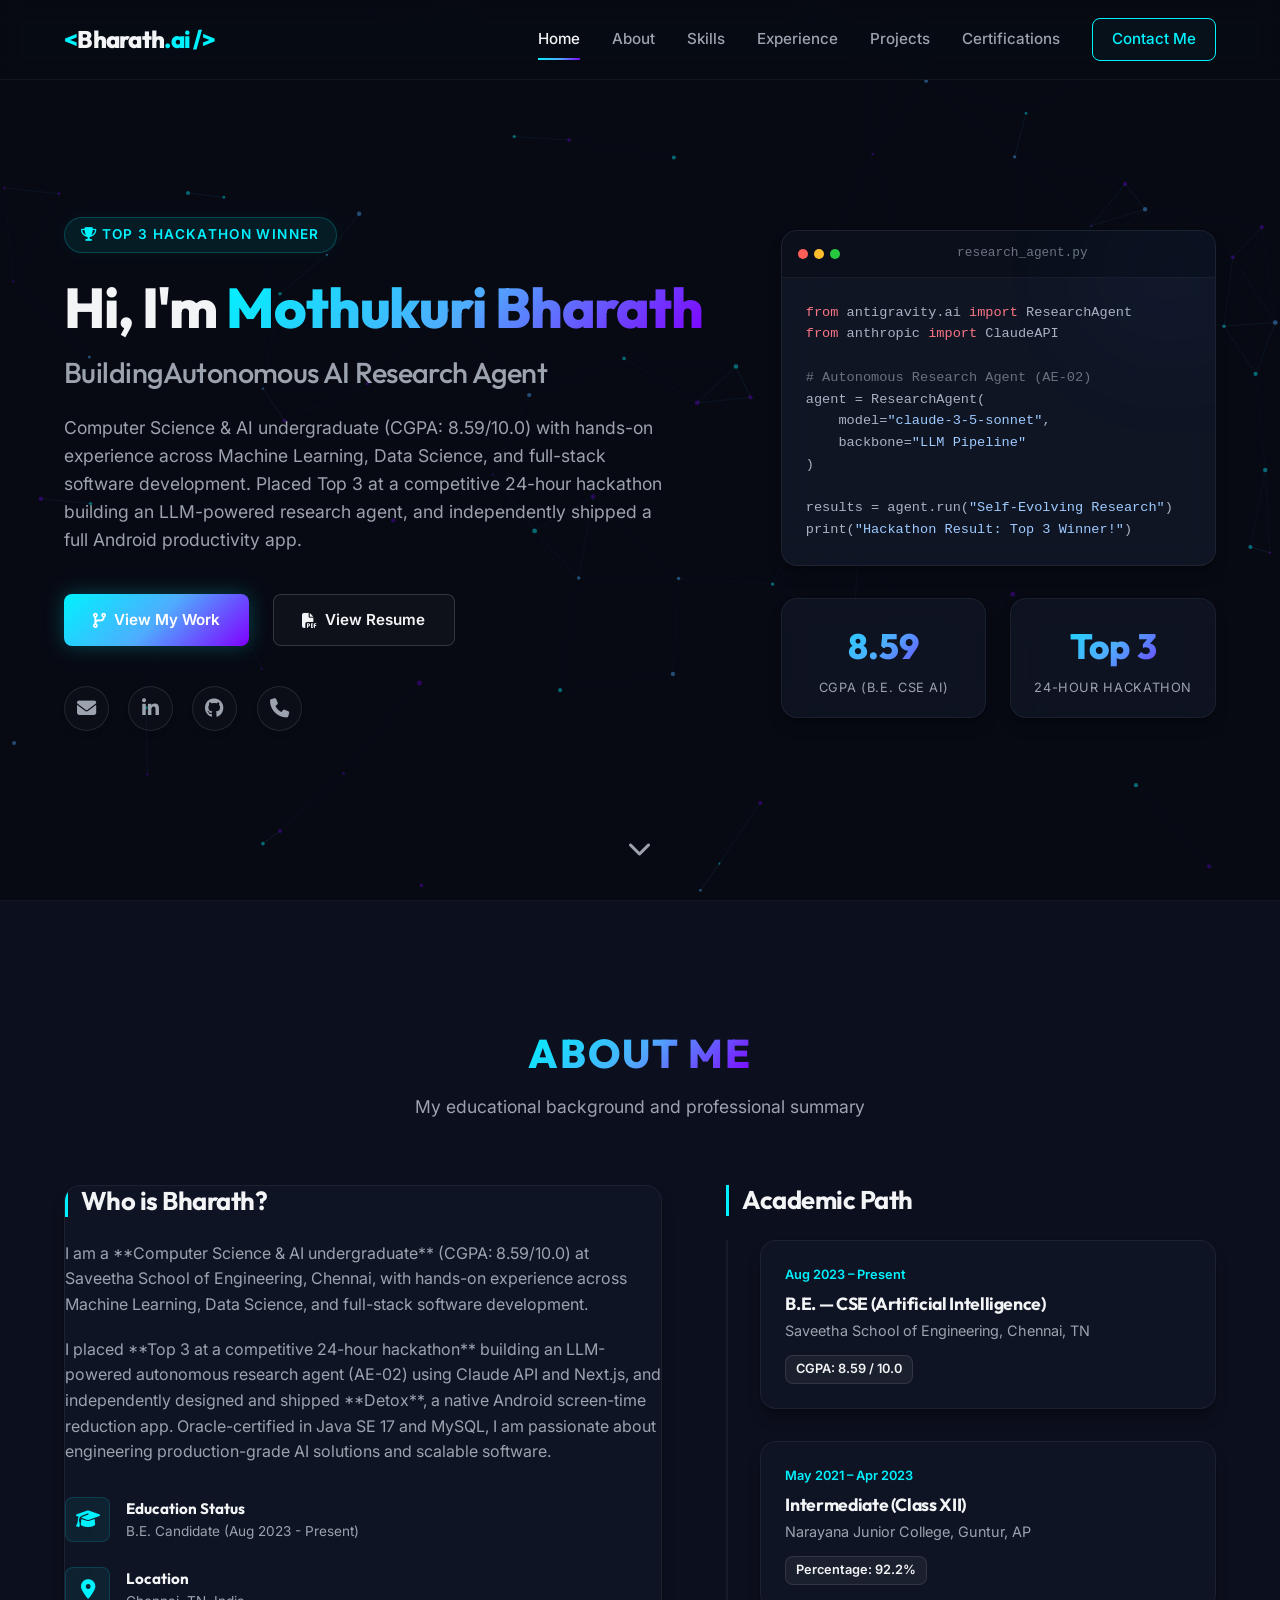
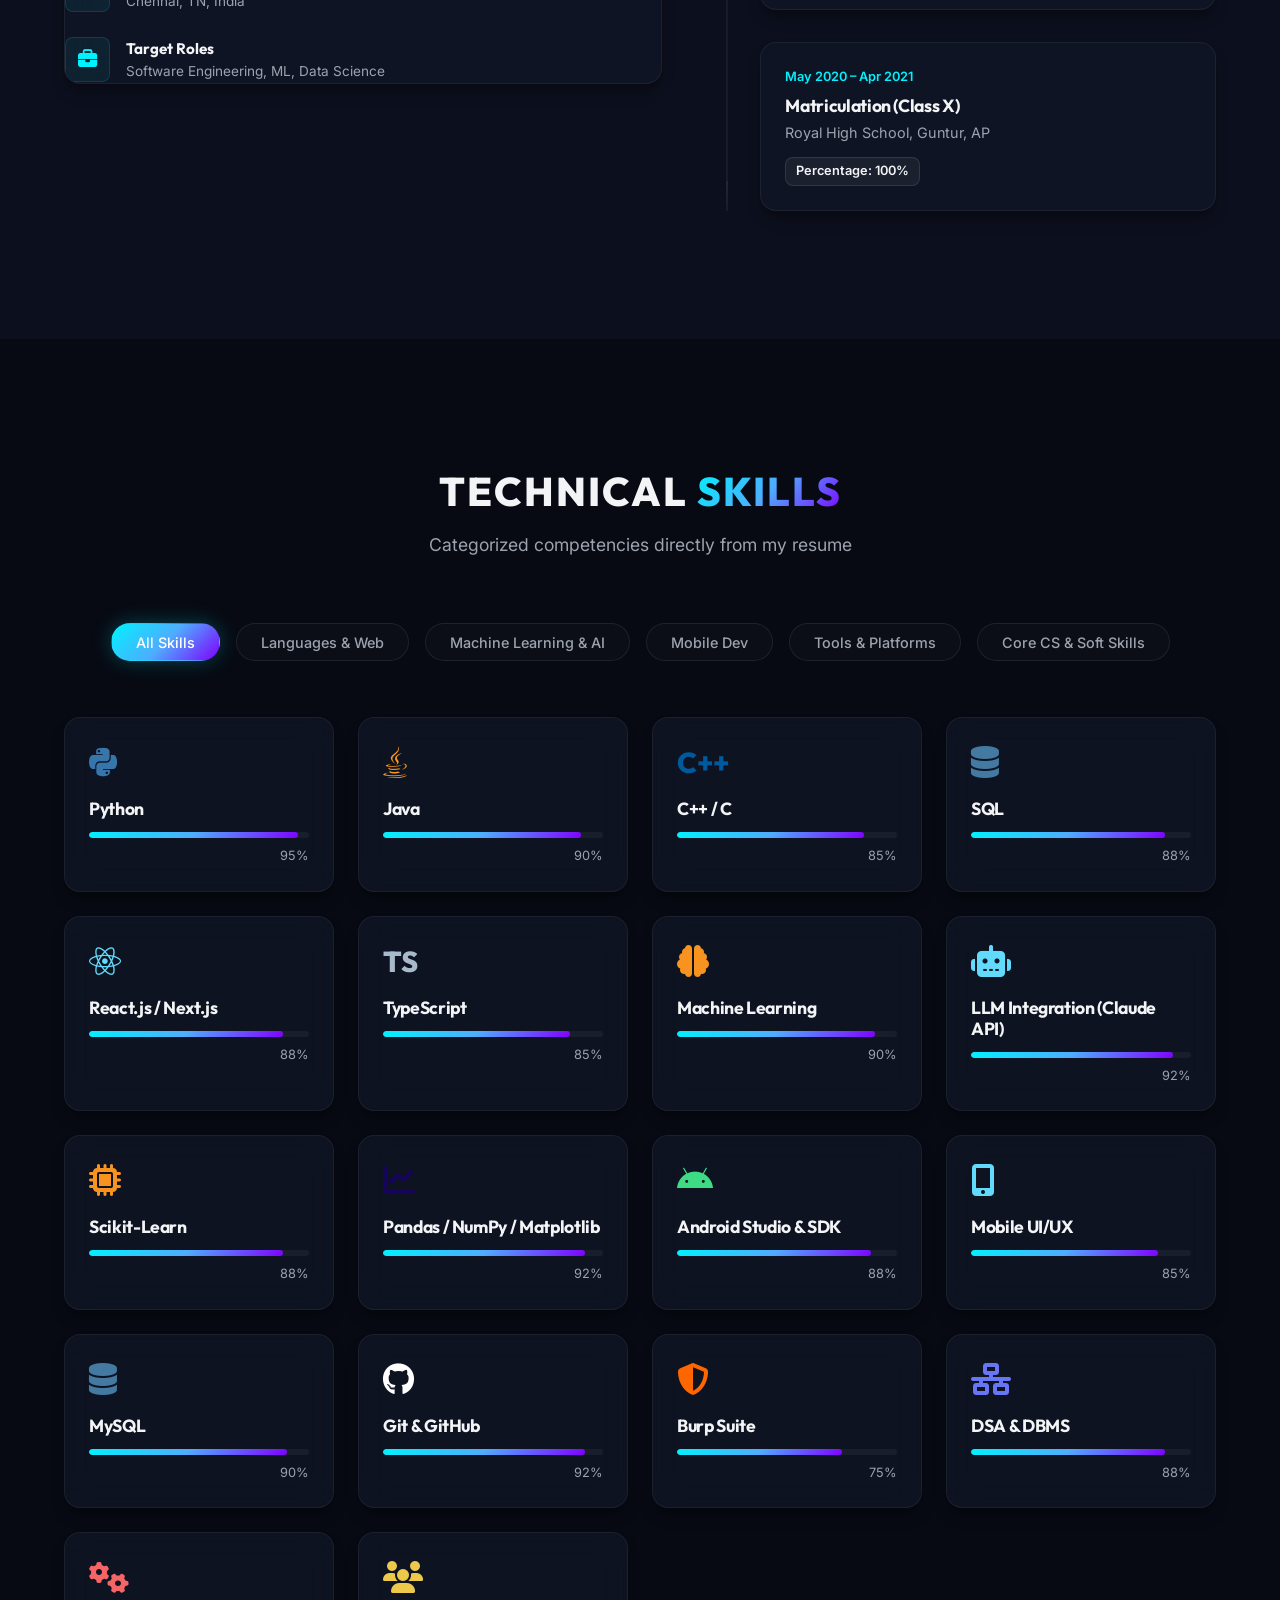
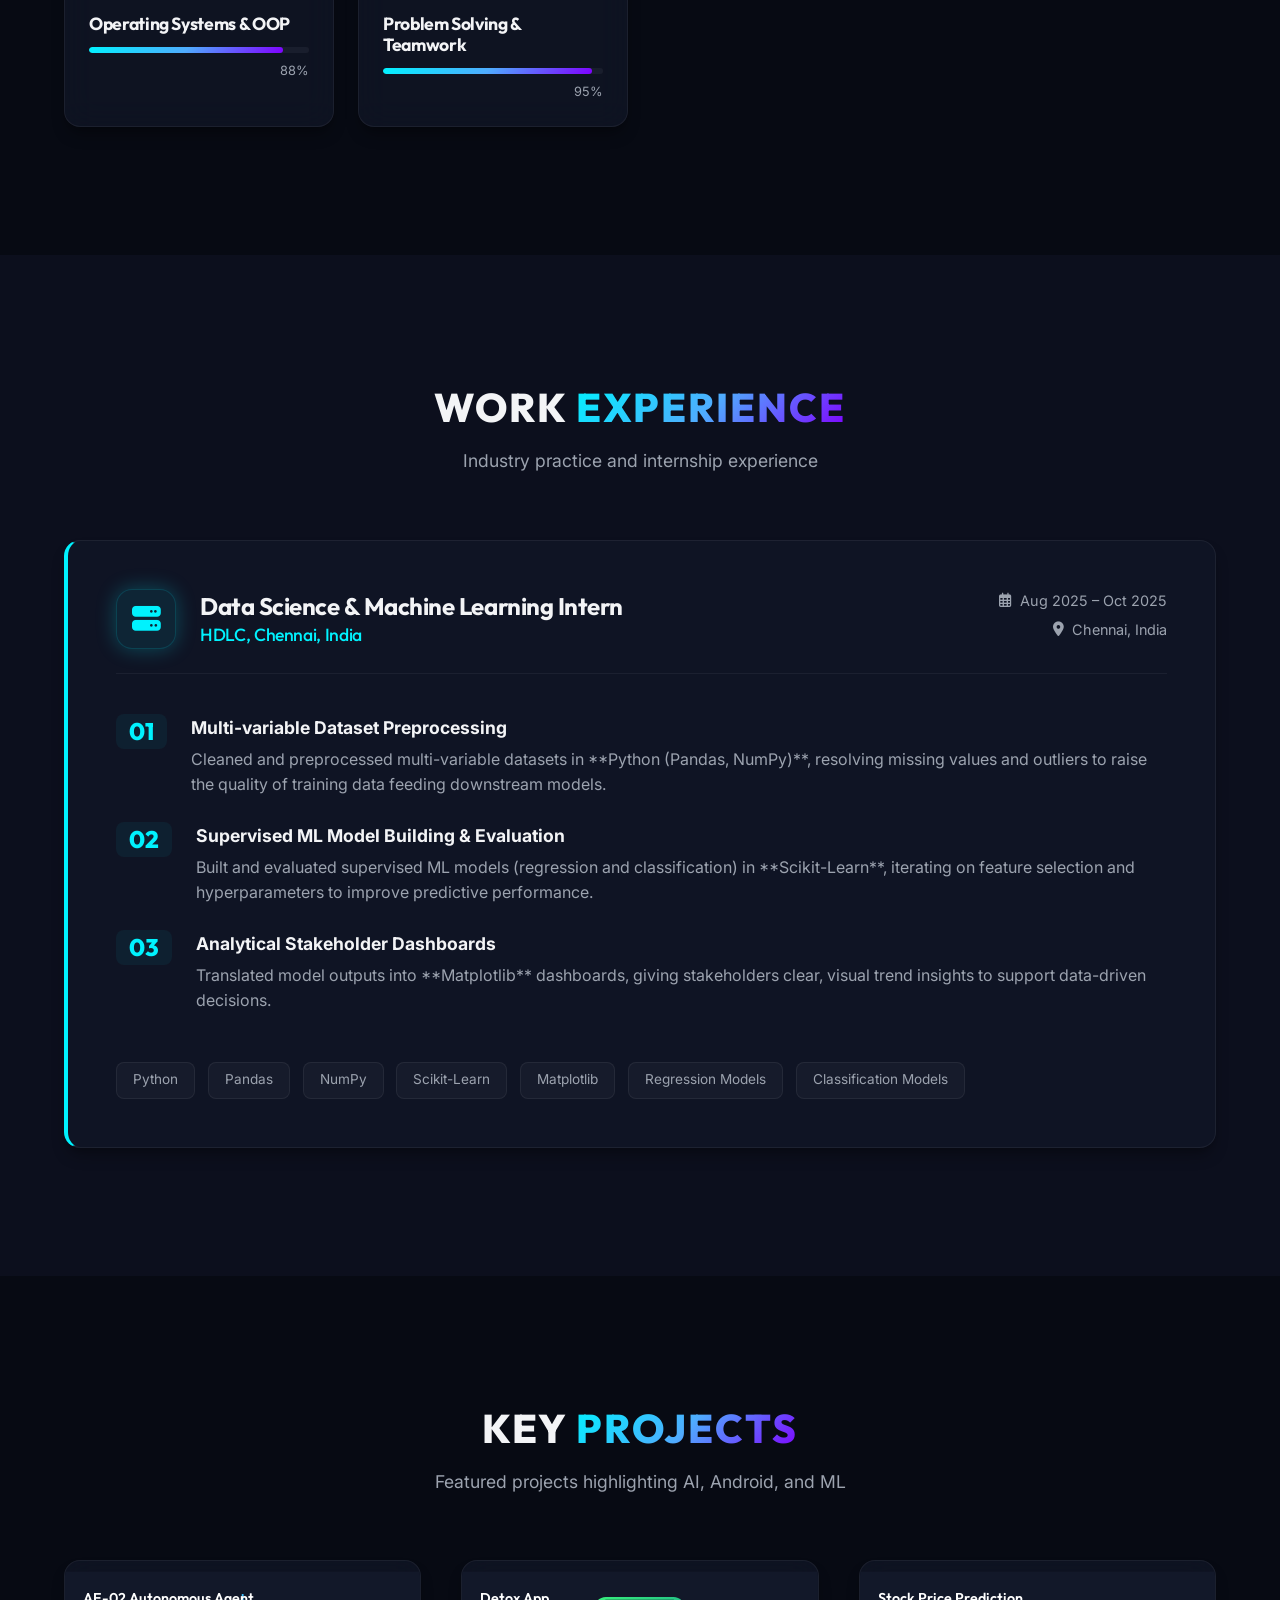
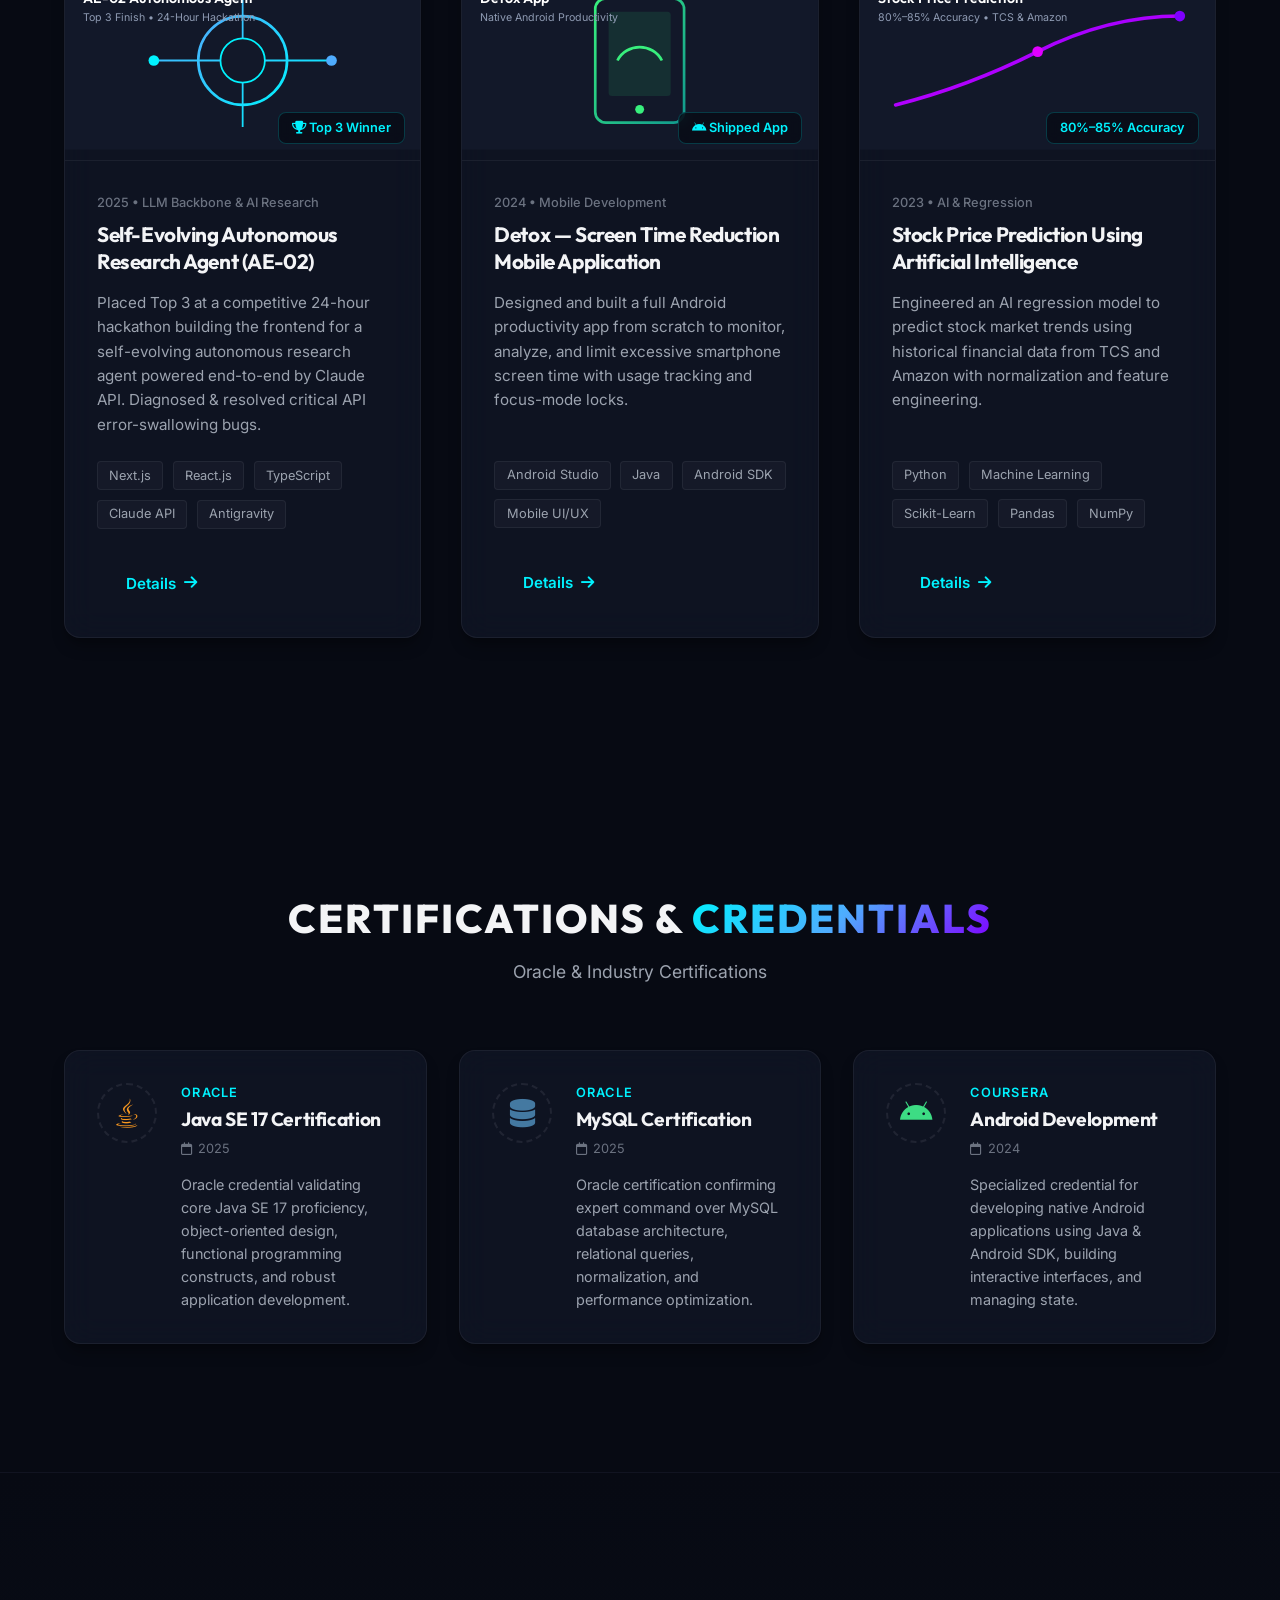
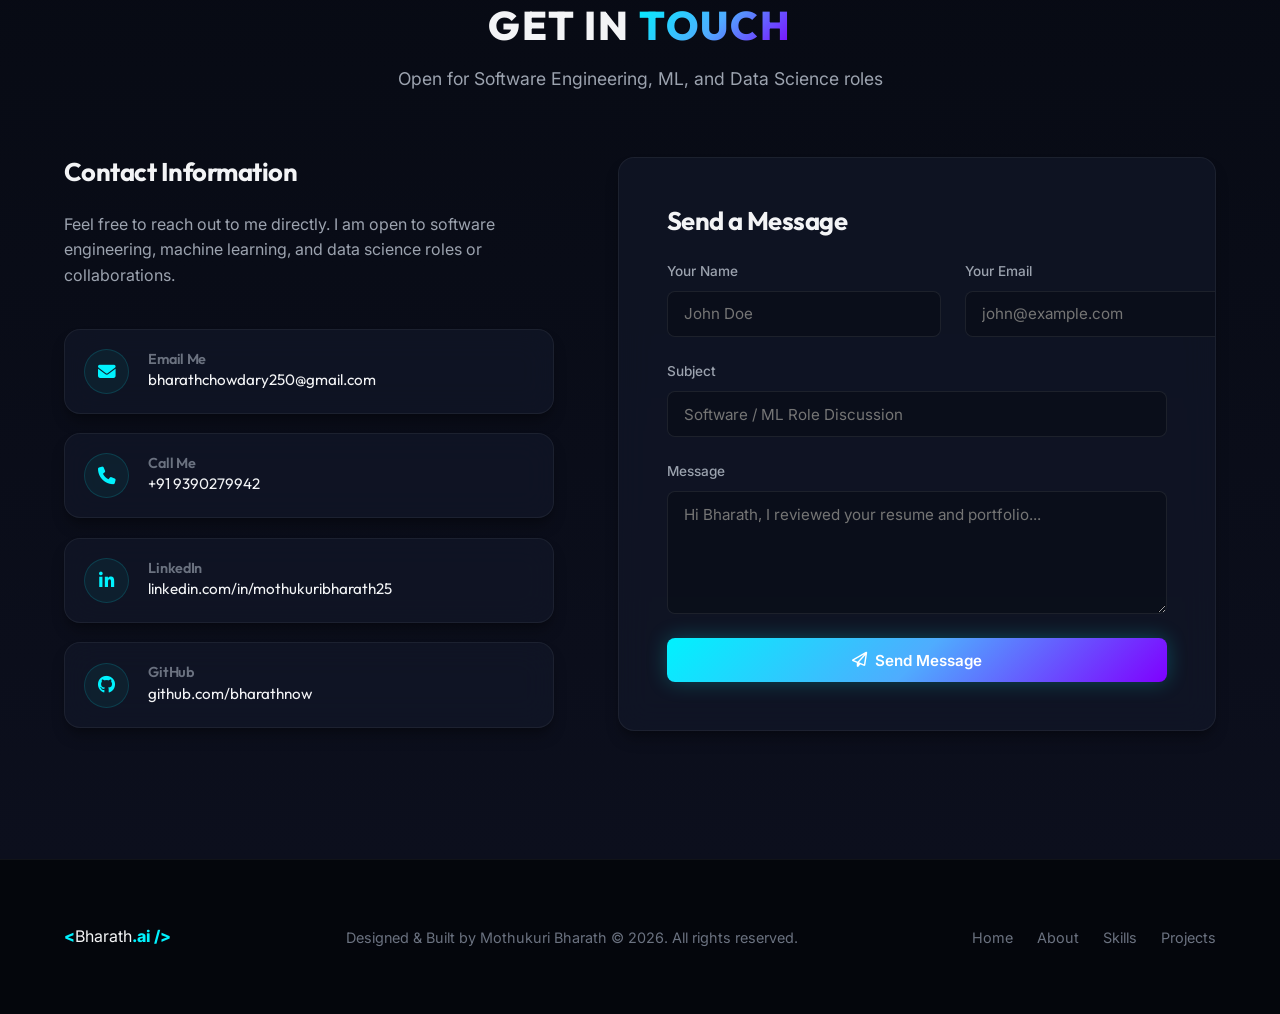
==== commit bf301da3: "Update portfolio and resume content to match current resume PDF" ====
--- a/index.html
+++ b/index.html
@@ -3,10 +3,10 @@
 <head>
     <meta charset="UTF-8">
     <meta name="viewport" content="width=device-width, initial-scale=1.0">
-    <title>Mothukuri Bharath | AI & ML Developer Portfolio</title>
+    <title>Mothukuri Bharath | Software Engineer & AI/ML Developer</title>
     <!-- Meta tags for SEO -->
-    <meta name="description" content="Portfolio of Mothukuri Bharath, a CSE (Artificial Intelligence) student and software developer. Showcase of machine learning internships, projects in stock and car price prediction, certifications, and skills.">
-    <meta name="keywords" content="Mothukuri Bharath, AI Developer, Machine Learning, Portfolio, Java, Python, Saveetha School of Engineering, Data Science Intern">
+    <meta name="description" content="Portfolio of Mothukuri Bharath, Computer Science & AI student, Machine Learning & Data Science Intern, Top 3 Hackathon Winner (Autonomous Research Agent), and Android Developer.">
+    <meta name="keywords" content="Mothukuri Bharath, AI Developer, Software Engineer, Machine Learning, Data Science, Portfolio, Java, Python, Saveetha School of Engineering, Claude API, Next.js, Android Studio">
     <meta name="author" content="Mothukuri Bharath">
     
     <!-- Google Fonts: Outfit for Headings, Inter for Body -->
@@ -51,15 +51,15 @@
     <section id="home" class="hero-section">
         <div class="hero-container">
             <div class="hero-content">
-                <div class="badge-glow">Ready to Innovate</div>
+                <div class="badge-glow"><i class="fa-solid fa-trophy"></i> Top 3 Hackathon Winner</div>
                 <h1 class="hero-title">
                     Hi, I'm <span class="text-gradient">Mothukuri Bharath</span>
                 </h1>
                 <h2 class="hero-subtitle">
-                    I build <span id="typed-text" class="typed-text"></span><span class="cursor">&nbsp;</span>
+                    Building <span id="typed-text" class="typed-text"></span><span class="cursor">&nbsp;</span>
                 </h2>
                 <p class="hero-description">
-                    A motivated and detail-oriented Computer Science & Engineering student specializing in **Artificial Intelligence**. Experienced in developing machine learning models, regression analytics, and building robust software solutions.
+                    Computer Science & AI undergraduate (CGPA: 8.59/10.0) with hands-on experience across Machine Learning, Data Science, and full-stack software development. Placed Top 3 at a competitive 24-hour hackathon building an LLM-powered research agent, and independently shipped a full Android productivity app.
                 </p>
                 <div class="hero-actions">
                     <a href="#projects" class="btn btn-primary"><i class="fa-solid fa-code-branch"></i> View My Work</a>
@@ -78,23 +78,20 @@
                         <span class="dot red"></span>
                         <span class="dot yellow"></span>
                         <span class="dot green"></span>
-                        <span class="window-title">neural_network.py</span>
+                        <span class="window-title">research_agent.py</span>
                     </div>
                     <div class="code-editor">
-                        <pre><code><span class="keyword">import</span> numpy <span class="keyword">as</span> np
-<span class="keyword">import</span> pandas <span class="keyword">as</span> pd
-<span class="keyword">from</span> sklearn.model_selection <span class="keyword">import</span> train_test_split
-
-<span class="comment"># Load dataset</span>
-data = pd.read_csv(<span class="string">"market_trends.csv"</span>)
-X = data[[<span class="string">"mileage"</span>, <span class="string">"year"</span>, <span class="string">"fuel_type"</span>]]
-y = data[<span class="string">"price"</span>]
-
-<span class="comment"># Initialize Regression Model</span>
-model = RegressionModel()
-model.fit(X, y)
-
-print(<span class="string">"Model evaluation accuracy: 85%"</span>)</code></pre>
+                        <pre><code><span class="keyword">from</span> antigravity.ai <span class="keyword">import</span> ResearchAgent
+<span class="keyword">from</span> anthropic <span class="keyword">import</span> ClaudeAPI
+
+<span class="comment"># Autonomous Research Agent (AE-02)</span>
+agent = ResearchAgent(
+    model=<span class="string">"claude-3-5-sonnet"</span>,
+    backbone=<span class="string">"LLM Pipeline"</span>
+)
+
+results = agent.run(<span class="string">"Self-Evolving Research"</span>)
+print(<span class="string">"Hackathon Result: Top 3 Winner!"</span>)</code></pre>
                     </div>
                     <div class="glow-accent"></div>
                 </div>
@@ -106,8 +103,8 @@
                         <div class="metric-lbl">CGPA (B.E. CSE AI)</div>
                     </div>
                     <div class="mini-metric-card glass-card">
-                        <div class="metric-val">85%</div>
-                        <div class="metric-lbl">Model Accuracy</div>
+                        <div class="metric-val">Top 3</div>
+                        <div class="metric-lbl">24-Hour Hackathon</div>
                     </div>
                 </div>
             </div>
@@ -124,17 +121,17 @@
         <div class="container">
             <div class="section-header">
                 <h2 class="section-title"><span class="text-gradient">About Me</span></h2>
-                <p class="section-subtitle">My educational background and focus areas</p>
+                <p class="section-subtitle">My educational background and professional summary</p>
             </div>
             
             <div class="about-grid">
                 <div class="about-bio glass-card fade-in">
                     <h3>Who is Bharath?</h3>
                     <p>
-                        I am currently pursuing a **Bachelor of Engineering in Computer Science & Engineering (Artificial Intelligence)** at Saveetha School of Engineering, Chennai. My academic journey has instilled in me a deep passion for understanding data patterns, building predictive algorithms, and designing clean code structures.
+                        I am a **Computer Science & AI undergraduate** (CGPA: 8.59/10.0) at Saveetha School of Engineering, Chennai, with hands-on experience across Machine Learning, Data Science, and full-stack software development.
                     </p>
                     <p>
-                        With hands-on experience in machine learning architectures, system design, and database management, I aim to bridge the gap between theoretical AI models and production-ready applications. I enjoy solving complex problems, writing clean algorithms, and constantly adapting to new technologies.
+                        I placed **Top 3 at a competitive 24-hour hackathon** building an LLM-powered autonomous research agent (AE-02) using Claude API and Next.js, and independently designed and shipped **Detox**, a native Android screen-time reduction app. Oracle-certified in Java SE 17 and MySQL, I am passionate about engineering production-grade AI solutions and scalable software.
                     </p>
                     
                     <div class="quick-facts">
@@ -142,21 +139,21 @@
                             <i class="fa-solid fa-graduation-cap"></i>
                             <div>
                                 <strong>Education Status</strong>
-                                <span>B.E. Candidate (Batch 2023 - 2027)</span>
+                                <span>B.E. Candidate (Aug 2023 - Present)</span>
                             </div>
                         </div>
                         <div class="fact-item">
                             <i class="fa-solid fa-location-dot"></i>
                             <div>
                                 <strong>Location</strong>
-                                <span>Chennai, Tamil Nadu / Andhra Pradesh</span>
+                                <span>Chennai, TN, India</span>
                             </div>
                         </div>
                         <div class="fact-item">
                             <i class="fa-solid fa-briefcase"></i>
                             <div>
-                                <strong>Focus</strong>
-                                <span>Machine Learning & Data Science</span>
+                                <strong>Target Roles</strong>
+                                <span>Software Engineering, ML, Data Science</span>
                             </div>
                         </div>
                     </div>
@@ -167,22 +164,22 @@
                     <div class="timeline">
                         <div class="timeline-item glass-card">
                             <div class="timeline-marker"></div>
-                            <div class="timeline-date">Aug 2023 - Present</div>
-                            <h4 class="timeline-title">Bachelor of Engineering - CSE (Artificial Intelligence)</h4>
-                            <p class="timeline-institution">Saveetha School of Engineering, Chennai</p>
-                            <div class="timeline-badge">CGPA: 8.59</div>
+                            <div class="timeline-date">Aug 2023 – Present</div>
+                            <h4 class="timeline-title">B.E. — CSE (Artificial Intelligence)</h4>
+                            <p class="timeline-institution">Saveetha School of Engineering, Chennai, TN</p>
+                            <div class="timeline-badge">CGPA: 8.59 / 10.0</div>
                         </div>
                         <div class="timeline-item glass-card">
                             <div class="timeline-marker"></div>
-                            <div class="timeline-date">May 2021 - Apr 2023</div>
-                            <h4 class="timeline-title">Intermediate (Higher Secondary)</h4>
+                            <div class="timeline-date">May 2021 – Apr 2023</div>
+                            <h4 class="timeline-title">Intermediate (Class XII)</h4>
                             <p class="timeline-institution">Narayana Junior College, Guntur, AP</p>
                             <div class="timeline-badge">Percentage: 92.2%</div>
                         </div>
                         <div class="timeline-item glass-card">
                             <div class="timeline-marker"></div>
-                            <div class="timeline-date">May 2020 - Apr 2021</div>
-                            <h4 class="timeline-title">Matriculation (High School)</h4>
+                            <div class="timeline-date">May 2020 – Apr 2021</div>
+                            <h4 class="timeline-title">Matriculation (Class X)</h4>
                             <p class="timeline-institution">Royal High School, Guntur, AP</p>
                             <div class="timeline-badge">Percentage: 100%</div>
                         </div>
@@ -196,133 +193,149 @@
     <section id="skills" class="skills-section">
         <div class="container">
             <div class="section-header">
-                <h2 class="section-title">My <span class="text-gradient">Skill Matrix</span></h2>
-                <p class="section-subtitle">Technical proficiencies and methodologies</p>
+                <h2 class="section-title">Technical <span class="text-gradient">Skills</span></h2>
+                <p class="section-subtitle">Categorized competencies directly from my resume</p>
             </div>
             
             <div class="skills-categories-tabs">
                 <button class="skill-tab active" data-category="all">All Skills</button>
-                <button class="skill-tab" data-category="languages">Languages</button>
-                <button class="skill-tab" data-category="frameworks">Frameworks & ML</button>
+                <button class="skill-tab" data-category="languages">Languages & Web</button>
+                <button class="skill-tab" data-category="ml">Machine Learning & AI</button>
+                <button class="skill-tab" data-category="mobile">Mobile Dev</button>
                 <button class="skill-tab" data-category="tools">Tools & Platforms</button>
                 <button class="skill-tab" data-category="subjects">Core CS & Soft Skills</button>
             </div>
             
             <div class="skills-grid">
-                <!-- Languages -->
+                <!-- Languages & Web -->
                 <div class="skill-card glass-card" data-category="languages">
                     <div class="skill-icon"><i class="fa-brands fa-python text-python"></i></div>
                     <h3 class="skill-name">Python</h3>
-                    <div class="skill-bar-bg"><div class="skill-bar-fill" data-progress="90%"></div></div>
-                    <span class="skill-percent">90%</span>
+                    <div class="skill-bar-bg"><div class="skill-bar-fill" data-progress="95%"></div></div>
+                    <span class="skill-percent">95%</span>
                 </div>
                 
                 <div class="skill-card glass-card" data-category="languages">
                     <div class="skill-icon"><i class="fa-brands fa-java text-java"></i></div>
                     <h3 class="skill-name">Java</h3>
+                    <div class="skill-bar-bg"><div class="skill-bar-fill" data-progress="90%"></div></div>
+                    <span class="skill-percent">90%</span>
+                </div>
+
+                <div class="skill-card glass-card" data-category="languages">
+                    <div class="skill-icon"><code class="text-cpp">C++</code></div>
+                    <h3 class="skill-name">C++ / C</h3>
                     <div class="skill-bar-bg"><div class="skill-bar-fill" data-progress="85%"></div></div>
                     <span class="skill-percent">85%</span>
                 </div>
 
                 <div class="skill-card glass-card" data-category="languages">
-                    <div class="skill-icon"><code class="text-cpp">C++</code></div>
-                    <h3 class="skill-name">C++</h3>
-                    <div class="skill-bar-bg"><div class="skill-bar-fill" data-progress="80%"></div></div>
-                    <span class="skill-percent">80%</span>
-                </div>
-
-                <div class="skill-card glass-card" data-category="languages">
-                    <div class="skill-icon"><code class="text-c">C</code></div>
-                    <h3 class="skill-name">C</h3>
-                    <div class="skill-bar-bg"><div class="skill-bar-fill" data-progress="75%"></div></div>
-                    <span class="skill-percent">75%</span>
-                </div>
-                
-                <!-- Frameworks & ML -->
-                <div class="skill-card glass-card" data-category="frameworks">
-                    <div class="skill-icon"><i class="fa-solid fa-chart-line text-pandas"></i></div>
-                    <h3 class="skill-name">Pandas / NumPy</h3>
+                    <div class="skill-icon"><i class="fa-solid fa-database text-mysql"></i></div>
+                    <h3 class="skill-name">SQL</h3>
                     <div class="skill-bar-bg"><div class="skill-bar-fill" data-progress="88%"></div></div>
                     <span class="skill-percent">88%</span>
                 </div>
 
-                <div class="skill-card glass-card" data-category="frameworks">
-                    <div class="skill-icon"><i class="fa-solid fa-brain text-sklearn"></i></div>
-                    <h3 class="skill-name">Scikit-learn</h3>
+                <div class="skill-card glass-card" data-category="languages">
+                    <div class="skill-icon"><i class="fa-brands fa-react text-react"></i></div>
+                    <h3 class="skill-name">React.js / Next.js</h3>
+                    <div class="skill-bar-bg"><div class="skill-bar-fill" data-progress="88%"></div></div>
+                    <span class="skill-percent">88%</span>
+                </div>
+
+                <div class="skill-card glass-card" data-category="languages">
+                    <div class="skill-icon"><code class="text-c">TS</code></div>
+                    <h3 class="skill-name">TypeScript</h3>
                     <div class="skill-bar-bg"><div class="skill-bar-fill" data-progress="85%"></div></div>
                     <span class="skill-percent">85%</span>
                 </div>
-
-                <div class="skill-card glass-card" data-category="frameworks">
-                    <div class="skill-icon"><i class="fa-brands fa-react text-react"></i></div>
-                    <h3 class="skill-name">React.js</h3>
-                    <div class="skill-bar-bg"><div class="skill-bar-fill" data-progress="70%"></div></div>
-                    <span class="skill-percent">70%</span>
-                </div>
-
-                <div class="skill-card glass-card" data-category="frameworks">
-                    <div class="skill-icon"><i class="fa-brands fa-node-js text-node"></i></div>
-                    <h3 class="skill-name">Node.js</h3>
-                    <div class="skill-bar-bg"><div class="skill-bar-fill" data-progress="75%"></div></div>
-                    <span class="skill-percent">75%</span>
-                </div>
                 
+                <!-- Machine Learning & AI -->
+                <div class="skill-card glass-card" data-category="ml">
+                    <div class="skill-icon"><i class="fa-solid fa-brain text-sklearn"></i></div>
+                    <h3 class="skill-name">Machine Learning</h3>
+                    <div class="skill-bar-bg"><div class="skill-bar-fill" data-progress="90%"></div></div>
+                    <span class="skill-percent">90%</span>
+                </div>
+
+                <div class="skill-card glass-card" data-category="ml">
+                    <div class="skill-icon"><i class="fa-solid fa-robot text-react"></i></div>
+                    <h3 class="skill-name">LLM Integration (Claude API)</h3>
+                    <div class="skill-bar-bg"><div class="skill-bar-fill" data-progress="92%"></div></div>
+                    <span class="skill-percent">92%</span>
+                </div>
+
+                <div class="skill-card glass-card" data-category="ml">
+                    <div class="skill-icon"><i class="fa-solid fa-microchip text-sklearn"></i></div>
+                    <h3 class="skill-name">Scikit-Learn</h3>
+                    <div class="skill-bar-bg"><div class="skill-bar-fill" data-progress="88%"></div></div>
+                    <span class="skill-percent">88%</span>
+                </div>
+
+                <div class="skill-card glass-card" data-category="ml">
+                    <div class="skill-icon"><i class="fa-solid fa-chart-line text-pandas"></i></div>
+                    <h3 class="skill-name">Pandas / NumPy / Matplotlib</h3>
+                    <div class="skill-bar-bg"><div class="skill-bar-fill" data-progress="92%"></div></div>
+                    <span class="skill-percent">92%</span>
+                </div>
+
+                <!-- Mobile Development -->
+                <div class="skill-card glass-card" data-category="mobile">
+                    <div class="skill-icon"><i class="fa-brands fa-android text-android"></i></div>
+                    <h3 class="skill-name">Android Studio & SDK</h3>
+                    <div class="skill-bar-bg"><div class="skill-bar-fill" data-progress="88%"></div></div>
+                    <span class="skill-percent">88%</span>
+                </div>
+
+                <div class="skill-card glass-card" data-category="mobile">
+                    <div class="skill-icon"><i class="fa-solid fa-mobile-screen-button text-react"></i></div>
+                    <h3 class="skill-name">Mobile UI/UX</h3>
+                    <div class="skill-bar-bg"><div class="skill-bar-fill" data-progress="85%"></div></div>
+                    <span class="skill-percent">85%</span>
+                </div>
+
                 <!-- Tools & Platforms -->
                 <div class="skill-card glass-card" data-category="tools">
                     <div class="skill-icon"><i class="fa-solid fa-database text-mysql"></i></div>
                     <h3 class="skill-name">MySQL</h3>
-                    <div class="skill-bar-bg"><div class="skill-bar-fill" data-progress="85%"></div></div>
-                    <span class="skill-percent">85%</span>
+                    <div class="skill-bar-bg"><div class="skill-bar-fill" data-progress="90%"></div></div>
+                    <span class="skill-percent">90%</span>
                 </div>
 
                 <div class="skill-card glass-card" data-category="tools">
                     <div class="skill-icon"><i class="fa-brands fa-github text-github"></i></div>
-                    <h3 class="skill-name">GitHub</h3>
-                    <div class="skill-bar-bg"><div class="skill-bar-fill" data-progress="88%"></div></div>
-                    <span class="skill-percent">88%</span>
+                    <h3 class="skill-name">Git & GitHub</h3>
+                    <div class="skill-bar-bg"><div class="skill-bar-fill" data-progress="92%"></div></div>
+                    <span class="skill-percent">92%</span>
                 </div>
 
                 <div class="skill-card glass-card" data-category="tools">
                     <div class="skill-icon"><i class="fa-solid fa-shield-halved text-burp"></i></div>
                     <h3 class="skill-name">Burp Suite</h3>
-                    <div class="skill-bar-bg"><div class="skill-bar-fill" data-progress="65%"></div></div>
-                    <span class="skill-percent">65%</span>
-                </div>
-
-                <div class="skill-card glass-card" data-category="tools">
-                    <div class="skill-icon"><i class="fa-brands fa-android text-android"></i></div>
-                    <h3 class="skill-name">Android Studio</h3>
-                    <div class="skill-bar-bg"><div class="skill-bar-fill" data-progress="70%"></div></div>
-                    <span class="skill-percent">70%</span>
-                </div>
-                
+                    <div class="skill-bar-bg"><div class="skill-bar-fill" data-progress="75%"></div></div>
+                    <span class="skill-percent">75%</span>
+                </div>
+
                 <!-- Subjects & Soft Skills -->
                 <div class="skill-card glass-card" data-category="subjects">
                     <div class="skill-icon"><i class="fa-solid fa-network-wired text-ds"></i></div>
-                    <h3 class="skill-name">Data Structures</h3>
-                    <div class="skill-bar-bg"><div class="skill-bar-fill" data-progress="85%"></div></div>
-                    <span class="skill-percent">85%</span>
+                    <h3 class="skill-name">DSA & DBMS</h3>
+                    <div class="skill-bar-bg"><div class="skill-bar-fill" data-progress="88%"></div></div>
+                    <span class="skill-percent">88%</span>
                 </div>
 
                 <div class="skill-card glass-card" data-category="subjects">
                     <div class="skill-icon"><i class="fa-solid fa-gears text-os"></i></div>
-                    <h3 class="skill-name">Operating Systems</h3>
-                    <div class="skill-bar-bg"><div class="skill-bar-fill" data-progress="80%"></div></div>
-                    <span class="skill-percent">80%</span>
+                    <h3 class="skill-name">Operating Systems & OOP</h3>
+                    <div class="skill-bar-bg"><div class="skill-bar-fill" data-progress="88%"></div></div>
+                    <span class="skill-percent">88%</span>
                 </div>
 
                 <div class="skill-card glass-card" data-category="subjects">
-                    <div class="skill-icon"><i class="fa-solid fa-lightbulb text-solving"></i></div>
-                    <h3 class="skill-name">Problem Solving</h3>
-                    <div class="skill-bar-bg"><div class="skill-bar-fill" data-progress="90%"></div></div>
-                    <span class="skill-percent">90%</span>
-                </div>
-
-                <div class="skill-card glass-card" data-category="subjects">
-                    <div class="skill-icon"><i class="fa-solid fa-arrows-spin text-adapt"></i></div>
-                    <h3 class="skill-name">Adaptability</h3>
-                    <div class="skill-bar-bg"><div class="skill-bar-fill" data-progress="92%"></div></div>
-                    <span class="skill-percent">92%</span>
+                    <div class="skill-icon"><i class="fa-solid fa-users text-solving"></i></div>
+                    <h3 class="skill-name">Problem Solving & Teamwork</h3>
+                    <div class="skill-bar-bg"><div class="skill-bar-fill" data-progress="95%"></div></div>
+                    <span class="skill-percent">95%</span>
                 </div>
             </div>
         </div>
@@ -332,8 +345,8 @@
     <section id="experience" class="experience-section">
         <div class="container">
             <div class="section-header">
-                <h2 class="section-title">Industry <span class="text-gradient">Experience</span></h2>
-                <p class="section-subtitle">Real-world practice and internships</p>
+                <h2 class="section-title">Work <span class="text-gradient">Experience</span></h2>
+                <p class="section-subtitle">Industry practice and internship experience</p>
             </div>
             
             <div class="internship-showcase glass-card fade-in">
@@ -342,40 +355,36 @@
                         <div class="company-badge"><i class="fa-solid fa-server"></i></div>
                         <div>
                             <h3 class="internship-role">Data Science & Machine Learning Intern</h3>
-                            <h4 class="internship-company">HDLC, Chennai</h4>
+                            <h4 class="internship-company">HDLC, Chennai, India</h4>
                         </div>
                     </div>
                     <div class="internship-meta">
                         <span class="duration"><i class="fa-regular fa-calendar-days"></i> Aug 2025 – Oct 2025</span>
-                        <span class="location"><i class="fa-solid fa-location-dot"></i> Chennai, India (On-site)</span>
+                        <span class="location"><i class="fa-solid fa-location-dot"></i> Chennai, India</span>
                     </div>
                 </div>
                 
                 <div class="internship-content">
-                    <p class="internship-intro">
-                        Worked actively within the technical team to develop data cleaning pipelines and predictive ML model architectures. Gained hands-on experience applying core machine learning libraries to actual business problems.
-                    </p>
-                    
                     <div class="internship-bullets">
                         <div class="bullet-card">
                             <span class="bullet-number">01</span>
                             <div class="bullet-text">
-                                <strong>Data Preprocessing & Quality Engineering</strong>
-                                Cleaned and preprocessed complex datasets using **Python (Pandas, NumPy)**. Handled missing data imputation, duplicate filtration, and outliers to significantly enhance data quality for modeling.
+                                <strong>Multi-variable Dataset Preprocessing</strong>
+                                Cleaned and preprocessed multi-variable datasets in **Python (Pandas, NumPy)**, resolving missing values and outliers to raise the quality of training data feeding downstream models.
                             </div>
                         </div>
                         <div class="bullet-card">
                             <span class="bullet-number">02</span>
                             <div class="bullet-text">
-                                <strong>Machine Learning Model Building</strong>
-                                Built, evaluated, and optimized ML models utilizing **Scikit-learn**. Implemented both regression algorithms for continuous predictions and classification pipelines, analyzing performance indicators.
+                                <strong>Supervised ML Model Building & Evaluation</strong>
+                                Built and evaluated supervised ML models (regression and classification) in **Scikit-Learn**, iterating on feature selection and hyperparameters to improve predictive performance.
                             </div>
                         </div>
                         <div class="bullet-card">
                             <span class="bullet-number">03</span>
                             <div class="bullet-text">
-                                <strong>Analytical Visualizations</strong>
-                                Created analytical graphs, correlation heatmaps, and charts using **Matplotlib** to interpret models' feature importances, presenting key findings to support data-driven decision-making.
+                                <strong>Analytical Stakeholder Dashboards</strong>
+                                Translated model outputs into **Matplotlib** dashboards, giving stakeholders clear, visual trend insights to support data-driven decisions.
                             </div>
                         </div>
                     </div>
@@ -384,9 +393,10 @@
                         <span>Python</span>
                         <span>Pandas</span>
                         <span>NumPy</span>
-                        <span>Scikit-learn</span>
+                        <span>Scikit-Learn</span>
                         <span>Matplotlib</span>
-                        <span>Model Evaluation</span>
+                        <span>Regression Models</span>
+                        <span>Classification Models</span>
                     </div>
                 </div>
             </div>
@@ -397,15 +407,14 @@
     <section id="projects" class="projects-section">
         <div class="container">
             <div class="section-header">
-                <h2 class="section-title">Featured <span class="text-gradient">Projects</span></h2>
-                <p class="section-subtitle">Practical applications of AI, ML, and coding</p>
+                <h2 class="section-title">Key <span class="text-gradient">Projects</span></h2>
+                <p class="section-subtitle">Featured projects highlighting AI, Android, and ML</p>
             </div>
             
             <div class="projects-grid">
                 <!-- Project 1 -->
                 <div class="project-card glass-card fade-in">
                     <div class="project-media-wrapper">
-                        <!-- Custom designed svg graph mockup -->
                         <svg class="project-svg-visual" viewBox="0 0 400 200" xmlns="http://www.w3.org/2000/svg">
                             <defs>
                                 <linearGradient id="gradient-p1" x1="0%" y1="0%" x2="100%" y2="100%">
@@ -418,81 +427,102 @@
                                 </linearGradient>
                             </defs>
                             <rect width="100%" height="100%" fill="#121829"/>
-                            <path d="M 0 150 Q 100 130 200 90 T 400 50 L 400 200 L 0 200 Z" fill="url(#glow-p1)"/>
-                            <path d="M 0 150 Q 100 130 200 90 T 400 50" fill="none" stroke="url(#gradient-p1)" stroke-width="4" stroke-linecap="round"/>
-                            <circle cx="200" cy="90" r="6" fill="#00f2fe"/>
-                            <circle cx="340" cy="58" r="6" fill="#4facfe"/>
-                            <text x="20" y="40" fill="#ffffff" font-family="'Outfit', sans-serif" font-size="16" font-weight="600">Stock Market Prediction</text>
-                            <text x="20" y="60" fill="#8f9bb3" font-family="'Inter', sans-serif" font-size="12">AI regression on historical data</text>
-                            <g stroke="#ffffff" stroke-opacity="0.1" stroke-width="1">
-                                <line x1="50" y1="20" x2="50" y2="180" />
-                                <line x1="150" y1="20" x2="150" y2="180" />
-                                <line x1="250" y1="20" x2="250" y2="180" />
-                                <line x1="350" y1="20" x2="350" y2="180" />
-                                <line x1="20" y1="120" x2="380" y2="120" />
-                            </g>
+                            <circle cx="200" cy="100" r="50" fill="none" stroke="url(#gradient-p1)" stroke-width="3"/>
+                            <circle cx="200" cy="100" r="25" fill="none" stroke="#00f2fe" stroke-width="2"/>
+                            <path d="M 100 100 L 175 100 M 225 100 L 300 100 M 200 25 L 200 75 M 200 125 L 200 175" stroke="url(#gradient-p1)" stroke-width="2"/>
+                            <circle cx="100" cy="100" r="6" fill="#00f2fe"/>
+                            <circle cx="300" cy="100" r="6" fill="#4facfe"/>
+                            <text x="20" y="35" fill="#ffffff" font-family="'Outfit', sans-serif" font-size="16" font-weight="600">AE-02 Autonomous Agent</text>
+                            <text x="20" y="55" fill="#8f9bb3" font-family="'Inter', sans-serif" font-size="12">Top 3 Finish • 24-Hour Hackathon</text>
                         </svg>
-                        <div class="project-overlay-badge">Accuracy: 80-85%</div>
+                        <div class="project-overlay-badge"><i class="fa-solid fa-trophy"></i> Top 3 Winner</div>
                     </div>
                     <div class="project-info">
-                        <div class="project-meta">2023 • AI & Regression</div>
-                        <h3 class="project-name">Investigating the Efficiency of AI in Predicting Stock Prices</h3>
+                        <div class="project-meta">2025 • LLM Backbone & AI Research</div>
+                        <h3 class="project-name">Self-Evolving Autonomous Research Agent (AE-02)</h3>
                         <p class="project-desc">
-                            Developed a predictive machine learning model to estimate stock market prices using historical records of tech giants.
+                            Placed Top 3 at a competitive 24-hour hackathon building the frontend for a self-evolving autonomous research agent powered end-to-end by Claude API. Diagnosed & resolved critical API error-swallowing bugs.
                         </p>
                         <div class="project-tags">
-                            <span>Python</span>
-                            <span>Pandas</span>
-                            <span>Scikit-learn</span>
-                            <span>TCS & Amazon Data</span>
-                        </div>
-                        <button class="btn btn-card-details" onclick="openProjectModal('stock-predict')">Details <i class="fa-solid fa-arrow-right"></i></button>
+                            <span>Next.js</span>
+                            <span>React.js</span>
+                            <span>TypeScript</span>
+                            <span>Claude API</span>
+                            <span>Antigravity</span>
+                        </div>
+                        <button class="btn btn-card-details" onclick="openProjectModal('ae-02-agent')">Details <i class="fa-solid fa-arrow-right"></i></button>
                     </div>
                 </div>
 
                 <!-- Project 2 -->
                 <div class="project-card glass-card fade-in">
                     <div class="project-media-wrapper">
-                        <!-- Custom designed svg regression graph mockup -->
                         <svg class="project-svg-visual" viewBox="0 0 400 200" xmlns="http://www.w3.org/2000/svg">
                             <defs>
                                 <linearGradient id="gradient-p2" x1="0%" y1="0%" x2="100%" y2="100%">
+                                    <stop offset="0%" stop-color="#38ef7d" />
+                                    <stop offset="100%" stop-color="#11998e" />
+                                </linearGradient>
+                            </defs>
+                            <rect width="100%" height="100%" fill="#121829"/>
+                            <rect x="150" y="30" width="100" height="140" rx="12" fill="none" stroke="url(#gradient-p2)" stroke-width="3"/>
+                            <circle cx="200" cy="155" r="5" fill="#38ef7d"/>
+                            <rect x="165" y="45" width="70" height="95" rx="4" fill="rgba(56, 239, 125, 0.1)"/>
+                            <path d="M 175 100 C 185 80, 215 80, 225 100" fill="none" stroke="#38ef7d" stroke-width="3"/>
+                            <text x="20" y="35" fill="#ffffff" font-family="'Outfit', sans-serif" font-size="16" font-weight="600">Detox App</text>
+                            <text x="20" y="55" fill="#8f9bb3" font-family="'Inter', sans-serif" font-size="12">Native Android Productivity</text>
+                        </svg>
+                        <div class="project-overlay-badge"><i class="fa-brands fa-android"></i> Shipped App</div>
+                    </div>
+                    <div class="project-info">
+                        <div class="project-meta">2024 • Mobile Development</div>
+                        <h3 class="project-name">Detox — Screen Time Reduction Mobile Application</h3>
+                        <p class="project-desc">
+                            Designed and built a full Android productivity app from scratch to monitor, analyze, and limit excessive smartphone screen time with usage tracking and focus-mode locks.
+                        </p>
+                        <div class="project-tags">
+                            <span>Android Studio</span>
+                            <span>Java</span>
+                            <span>Android SDK</span>
+                            <span>Mobile UI/UX</span>
+                        </div>
+                        <button class="btn btn-card-details" onclick="openProjectModal('detox-app')">Details <i class="fa-solid fa-arrow-right"></i></button>
+                    </div>
+                </div>
+
+                <!-- Project 3 -->
+                <div class="project-card glass-card fade-in">
+                    <div class="project-media-wrapper">
+                        <svg class="project-svg-visual" viewBox="0 0 400 200" xmlns="http://www.w3.org/2000/svg">
+                            <defs>
+                                <linearGradient id="gradient-p3" x1="0%" y1="0%" x2="100%" y2="100%">
                                     <stop offset="0%" stop-color="#7F00FF" />
                                     <stop offset="100%" stop-color="#E100FF" />
                                 </linearGradient>
                             </defs>
                             <rect width="100%" height="100%" fill="#121829"/>
-                            <line x1="40" y1="170" x2="360" y2="50" stroke="url(#gradient-p2)" stroke-width="4" stroke-linecap="round"/>
-                            <circle cx="80" cy="130" r="5" fill="#E100FF" opacity="0.8"/>
-                            <circle cx="120" cy="160" r="5" fill="#7F00FF" opacity="0.8"/>
-                            <circle cx="180" cy="100" r="5" fill="#E100FF" opacity="0.8"/>
-                            <circle cx="220" cy="80" r="5" fill="#7F00FF" opacity="0.8"/>
-                            <circle cx="280" cy="90" r="5" fill="#E100FF" opacity="0.8"/>
-                            <circle cx="320" cy="40" r="5" fill="#7F00FF" opacity="0.8"/>
-                            <text x="20" y="40" fill="#ffffff" font-family="'Outfit', sans-serif" font-size="16" font-weight="600">Car Price Predictor</text>
-                            <text x="20" y="60" fill="#8f9bb3" font-family="'Inter', sans-serif" font-size="12">Regression vs Market Analysis</text>
-                            <g stroke="#ffffff" stroke-opacity="0.1" stroke-width="1">
-                                <line x1="50" y1="20" x2="50" y2="180" />
-                                <line x1="150" y1="20" x2="150" y2="180" />
-                                <line x1="250" y1="20" x2="250" y2="180" />
-                                <line x1="20" y1="120" x2="380" y2="120" />
-                            </g>
+                            <path d="M 40 150 Q 120 130 200 90 T 360 50" fill="none" stroke="url(#gradient-p3)" stroke-width="4" stroke-linecap="round"/>
+                            <circle cx="200" cy="90" r="6" fill="#E100FF"/>
+                            <circle cx="360" cy="50" r="6" fill="#7F00FF"/>
+                            <text x="20" y="35" fill="#ffffff" font-family="'Outfit', sans-serif" font-size="16" font-weight="600">Stock Price Prediction</text>
+                            <text x="20" y="55" fill="#8f9bb3" font-family="'Inter', sans-serif" font-size="12">80%–85% Accuracy • TCS & Amazon</text>
                         </svg>
-                        <div class="project-overlay-badge">+20% Accuracy Boost</div>
+                        <div class="project-overlay-badge">80%–85% Accuracy</div>
                     </div>
                     <div class="project-info">
-                        <div class="project-meta">2023 • Market Analysis</div>
-                        <h3 class="project-name">Comparing Regression Analysis and Market Analysis in Predicting Car Prices</h3>
+                        <div class="project-meta">2023 • AI & Regression</div>
+                        <h3 class="project-name">Stock Price Prediction Using Artificial Intelligence</h3>
                         <p class="project-desc">
-                            Built robust regression models analyzing features like mileage, fuel type, and manufacturing year on a dataset of 5,000+ vehicles.
+                            Engineered an AI regression model to predict stock market trends using historical financial data from TCS and Amazon with normalization and feature engineering.
                         </p>
                         <div class="project-tags">
                             <span>Python</span>
+                            <span>Machine Learning</span>
+                            <span>Scikit-Learn</span>
+                            <span>Pandas</span>
                             <span>NumPy</span>
-                            <span>Scikit-learn</span>
-                            <span>Feature Selection</span>
-                        </div>
-                        <button class="btn btn-card-details" onclick="openProjectModal('car-predict')">Details <i class="fa-solid fa-arrow-right"></i></button>
+                        </div>
+                        <button class="btn btn-card-details" onclick="openProjectModal('stock-predict')">Details <i class="fa-solid fa-arrow-right"></i></button>
                     </div>
                 </div>
             </div>
@@ -513,8 +543,8 @@
     <section id="certifications" class="certifications-section">
         <div class="container">
             <div class="section-header">
-                <h2 class="section-title">Professional <span class="text-gradient">Certifications</span></h2>
-                <p class="section-subtitle">Validated industry credentials</p>
+                <h2 class="section-title">Certifications & <span class="text-gradient">Credentials</span></h2>
+                <p class="section-subtitle">Oracle & Industry Certifications</p>
             </div>
             
             <div class="certifications-grid">
@@ -522,13 +552,13 @@
                 <div class="cert-card glass-card fade-in">
                     <div class="cert-badge-wrapper">
                         <div class="cert-glowing-ring"></div>
-                        <i class="fa-solid fa-database cert-main-icon text-mysql"></i>
+                        <i class="fa-brands fa-java cert-main-icon text-java"></i>
                     </div>
                     <div class="cert-info">
                         <span class="cert-authority">Oracle</span>
-                        <h3 class="cert-title">MySQL Certification</h3>
-                        <div class="cert-date"><i class="fa-regular fa-calendar"></i> Jul 2025</div>
-                        <p class="cert-desc">Validates extensive competence in designing relational databases, executing structured queries, writing transactions, and database optimization.</p>
+                        <h3 class="cert-title">Java SE 17 Certification</h3>
+                        <div class="cert-date"><i class="fa-regular fa-calendar"></i> 2025</div>
+                        <p class="cert-desc">Oracle credential validating core Java SE 17 proficiency, object-oriented design, functional programming constructs, and robust application development.</p>
                     </div>
                 </div>
 
@@ -536,13 +566,13 @@
                 <div class="cert-card glass-card fade-in">
                     <div class="cert-badge-wrapper">
                         <div class="cert-glowing-ring"></div>
-                        <i class="fa-brands fa-java cert-main-icon text-java"></i>
+                        <i class="fa-solid fa-database cert-main-icon text-mysql"></i>
                     </div>
                     <div class="cert-info">
                         <span class="cert-authority">Oracle</span>
-                        <h3 class="cert-title">Java SE 17 Certification</h3>
-                        <div class="cert-date"><i class="fa-regular fa-calendar"></i> Jul 2025</div>
-                        <p class="cert-desc">Certifies advanced understanding of Java SE core programming constructs, object-oriented concepts, exception handling, and concurrent threads.</p>
+                        <h3 class="cert-title">MySQL Certification</h3>
+                        <div class="cert-date"><i class="fa-regular fa-calendar"></i> 2025</div>
+                        <p class="cert-desc">Oracle certification confirming expert command over MySQL database architecture, relational queries, normalization, and performance optimization.</p>
                     </div>
                 </div>
 
@@ -555,8 +585,8 @@
                     <div class="cert-info">
                         <span class="cert-authority">Coursera</span>
                         <h3 class="cert-title">Android Development</h3>
-                        <div class="cert-date"><i class="fa-regular fa-calendar"></i> Aug 2024</div>
-                        <p class="cert-desc">Credential for building modern native Android apps, handling API integrations, layouts, SQLite storage, and mobile interface design guidelines.</p>
+                        <div class="cert-date"><i class="fa-regular fa-calendar"></i> 2024</div>
+                        <p class="cert-desc">Specialized credential for developing native Android applications using Java & Android SDK, building interactive interfaces, and managing state.</p>
                     </div>
                 </div>
             </div>
@@ -568,13 +598,13 @@
         <div class="container">
             <div class="section-header">
                 <h2 class="section-title">Get In <span class="text-gradient">Touch</span></h2>
-                <p class="section-subtitle">Let's discuss opportunities, projects, or collaborations</p>
+                <p class="section-subtitle">Open for Software Engineering, ML, and Data Science roles</p>
             </div>
             
             <div class="contact-layout">
                 <div class="contact-info-panel fade-in">
                     <h3>Contact Information</h3>
-                    <p>Feel free to reach out to me directly or use the form. I am always open to discussing internship opportunities, software development roles, or AI research projects.</p>
+                    <p>Feel free to reach out to me directly. I am open to software engineering, machine learning, and data science roles or collaborations.</p>
                     
                     <div class="contact-details-list">
                         <a href="mailto:bharathchowdary250@gmail.com" class="contact-detail-card glass-card">
@@ -596,15 +626,15 @@
                         <a href="https://linkedin.com/in/mothukuribharath25" target="_blank" class="contact-detail-card glass-card">
                             <div class="icon-circle"><i class="fa-brands fa-linkedin-in"></i></div>
                             <div>
-                                <h4>LinkedIn Connection</h4>
-                                <p>mothukuribharath25</p>
+                                <h4>LinkedIn</h4>
+                                <p>linkedin.com/in/mothukuribharath25</p>
                             </div>
                         </a>
 
                         <a href="https://github.com/bharathnow" target="_blank" class="contact-detail-card glass-card">
                             <div class="icon-circle"><i class="fa-brands fa-github"></i></div>
                             <div>
-                                <h4>GitHub Profile</h4>
+                                <h4>GitHub</h4>
                                 <p>github.com/bharathnow</p>
                             </div>
                         </a>
@@ -626,11 +656,11 @@
                         </div>
                         <div class="form-group">
                             <label for="form-subject">Subject</label>
-                            <input type="text" id="form-subject" required placeholder="Recruitment / Project Discussion">
+                            <input type="text" id="form-subject" required placeholder="Software / ML Role Discussion">
                         </div>
                         <div class="form-group">
                             <label for="form-message">Message</label>
-                            <textarea id="form-message" rows="5" required placeholder="Hi Bharath, I reviewed your portfolio and would like to discuss..."></textarea>
+                            <textarea id="form-message" rows="5" required placeholder="Hi Bharath, I reviewed your resume and portfolio..."></textarea>
                         </div>
                         <button type="submit" class="btn btn-primary btn-full"><i class="fa-regular fa-paper-plane"></i> Send Message</button>
                     </form>
@@ -648,7 +678,7 @@
                     <span class="logo-accent">&lt;</span>Bharath<span class="logo-accent">.ai /&gt;</span>
                 </div>
                 <p class="footer-credits">
-                    Designed and built with passion. &copy; 2026 Mothukuri Bharath. All rights reserved.
+                    Designed & Built by Mothukuri Bharath &copy; 2026. All rights reserved.
                 </p>
                 <div class="footer-links">
                     <a href="#home">Home</a>
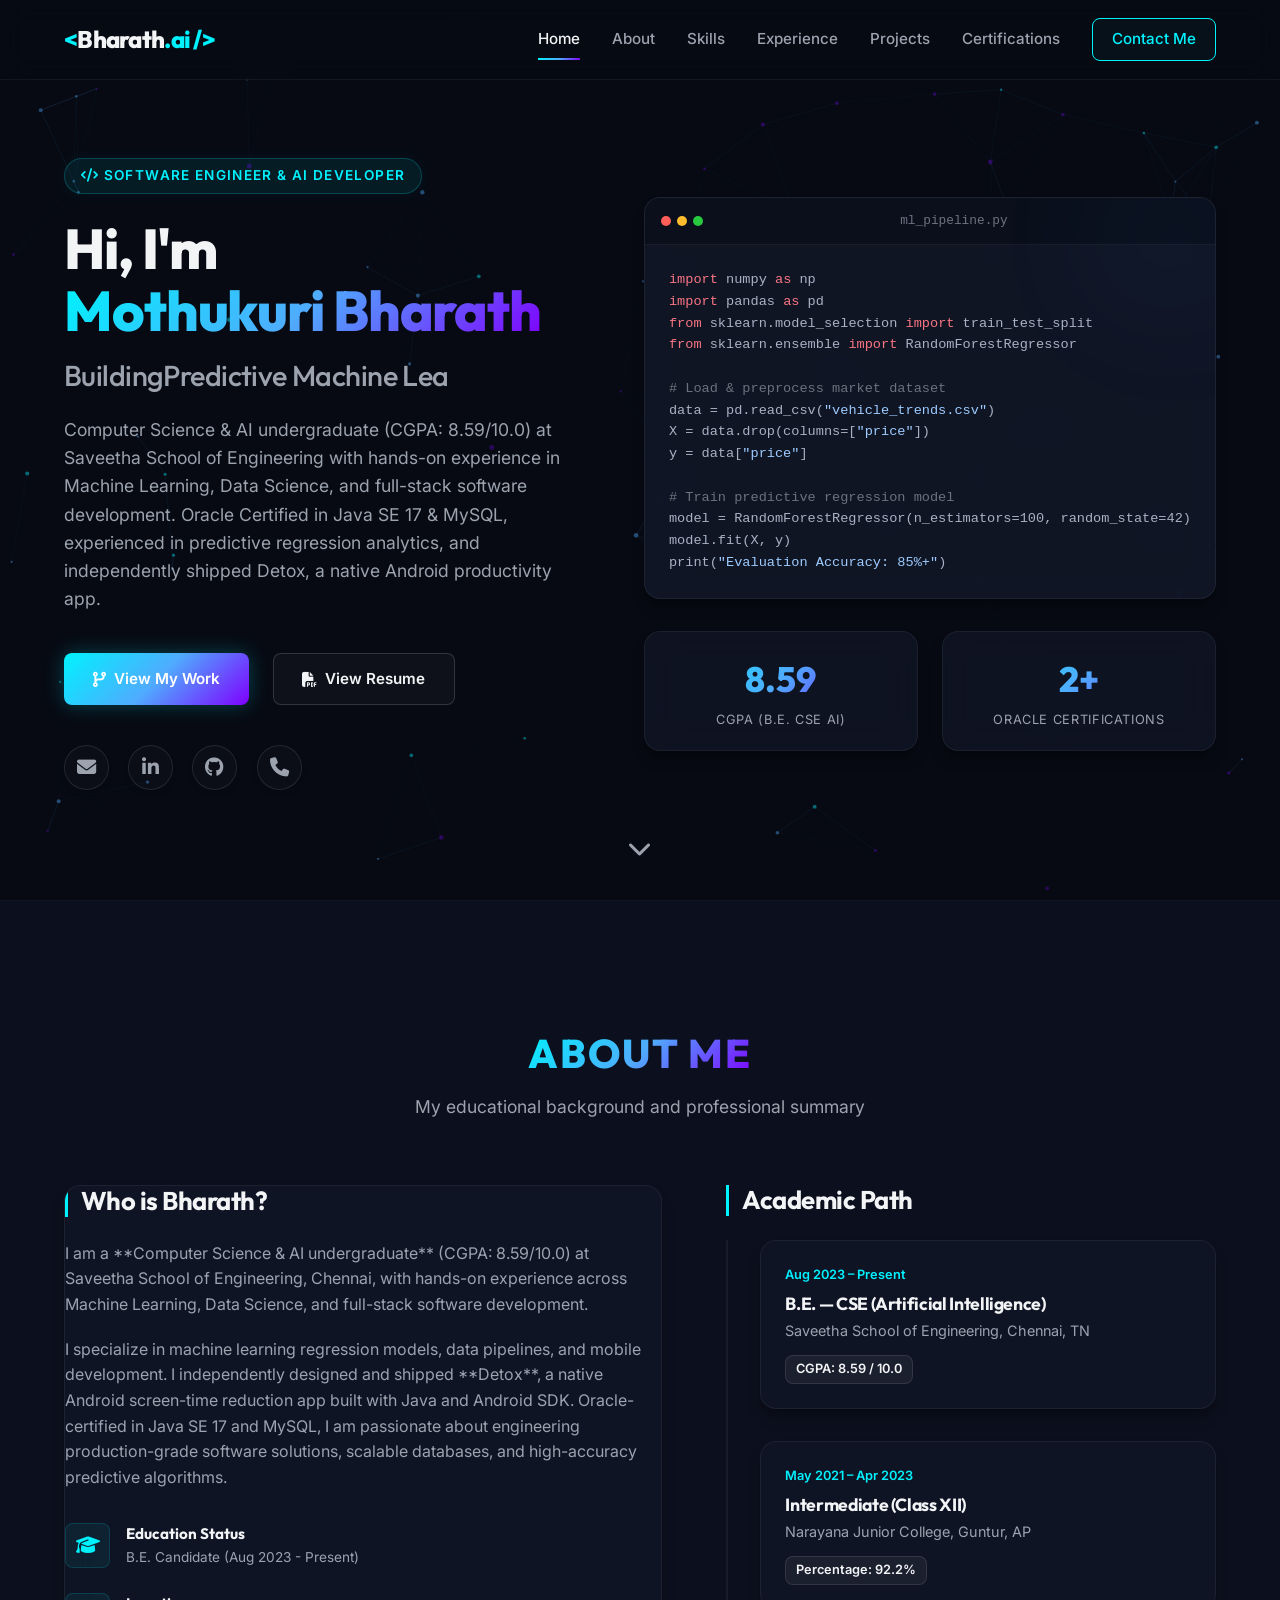
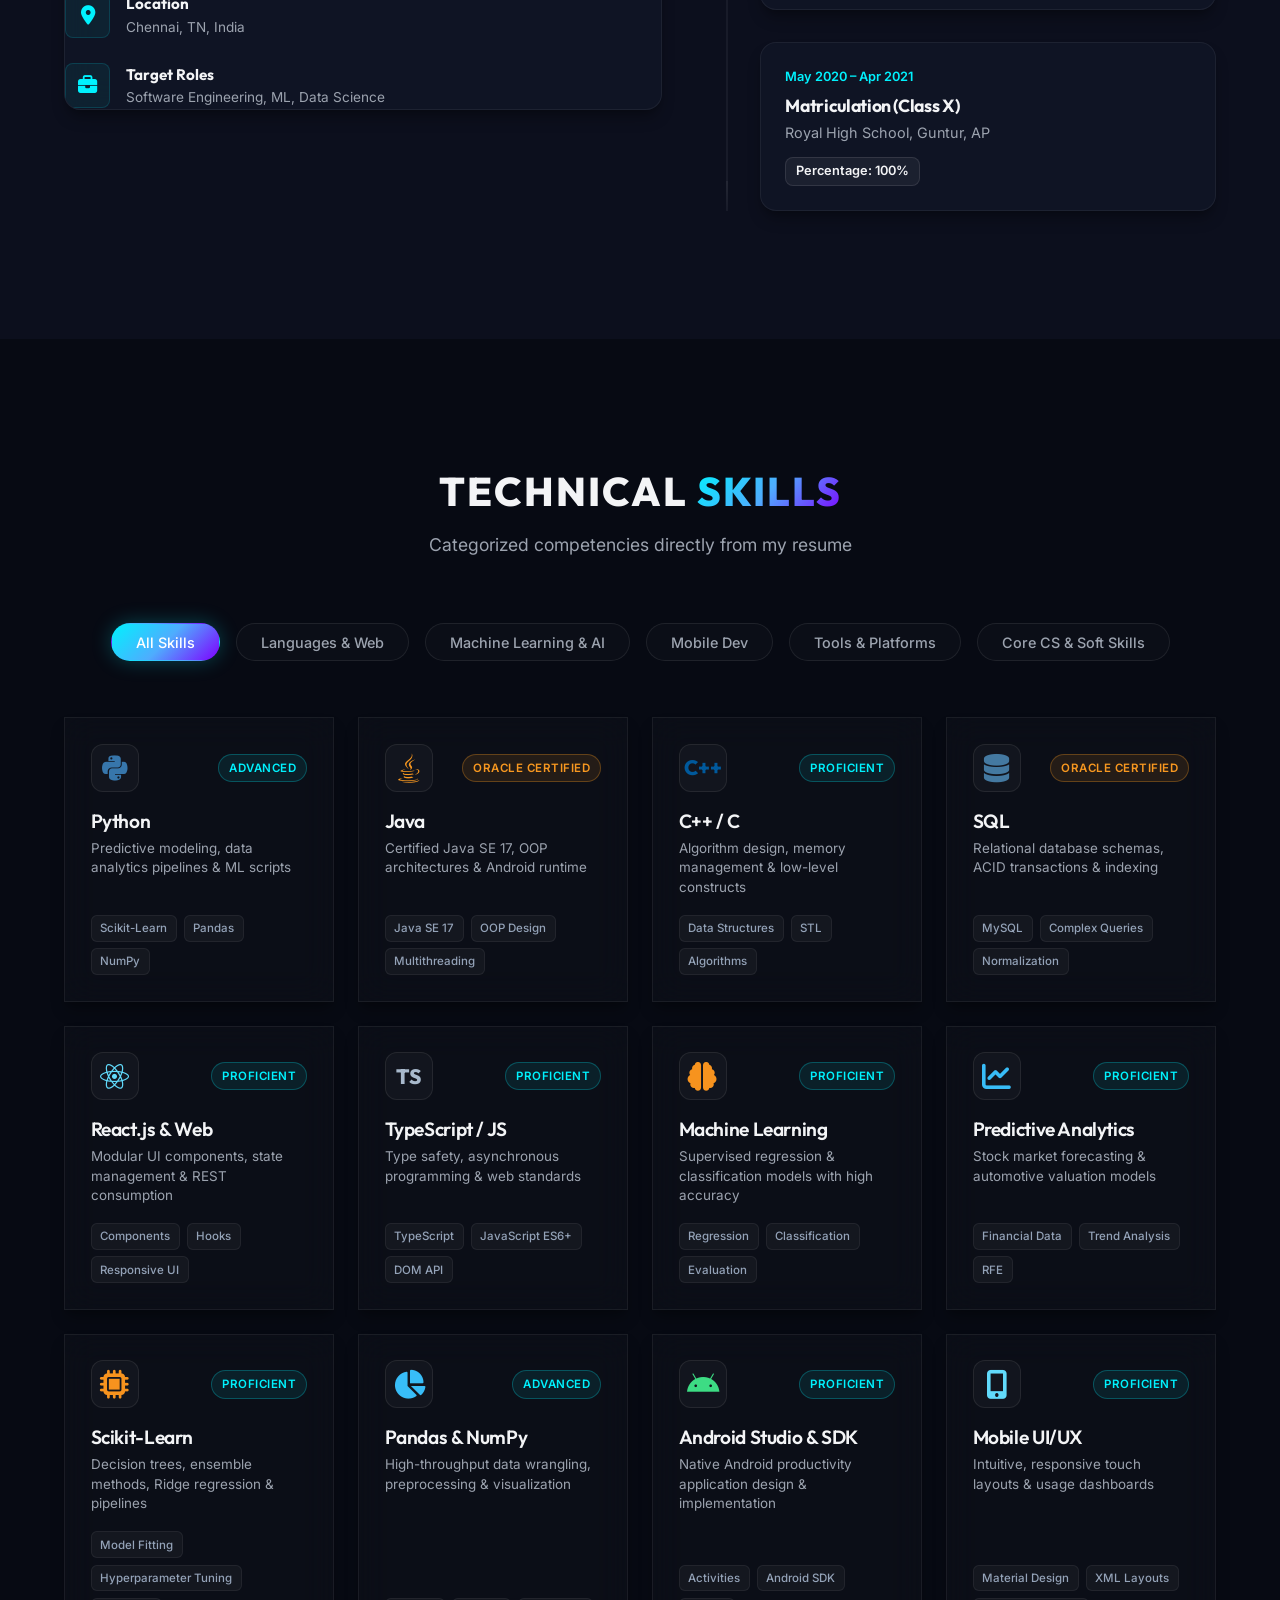
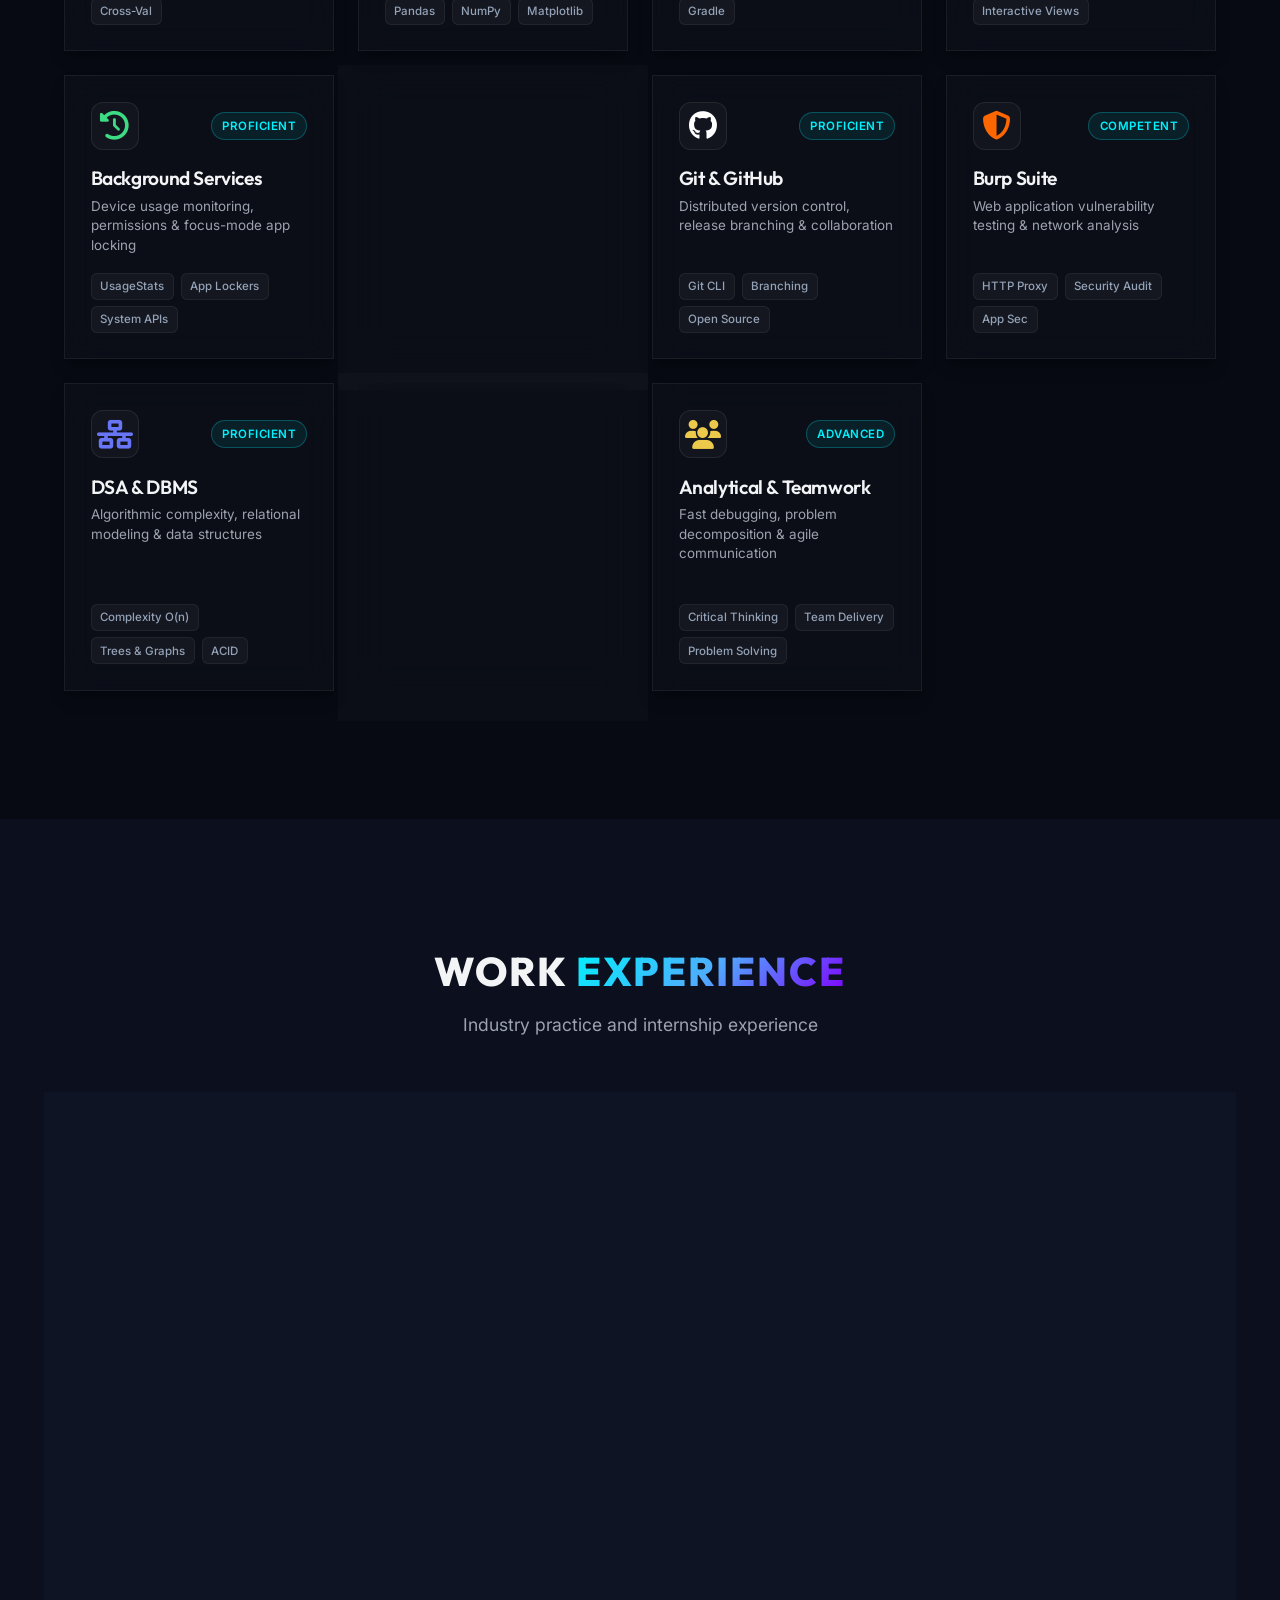
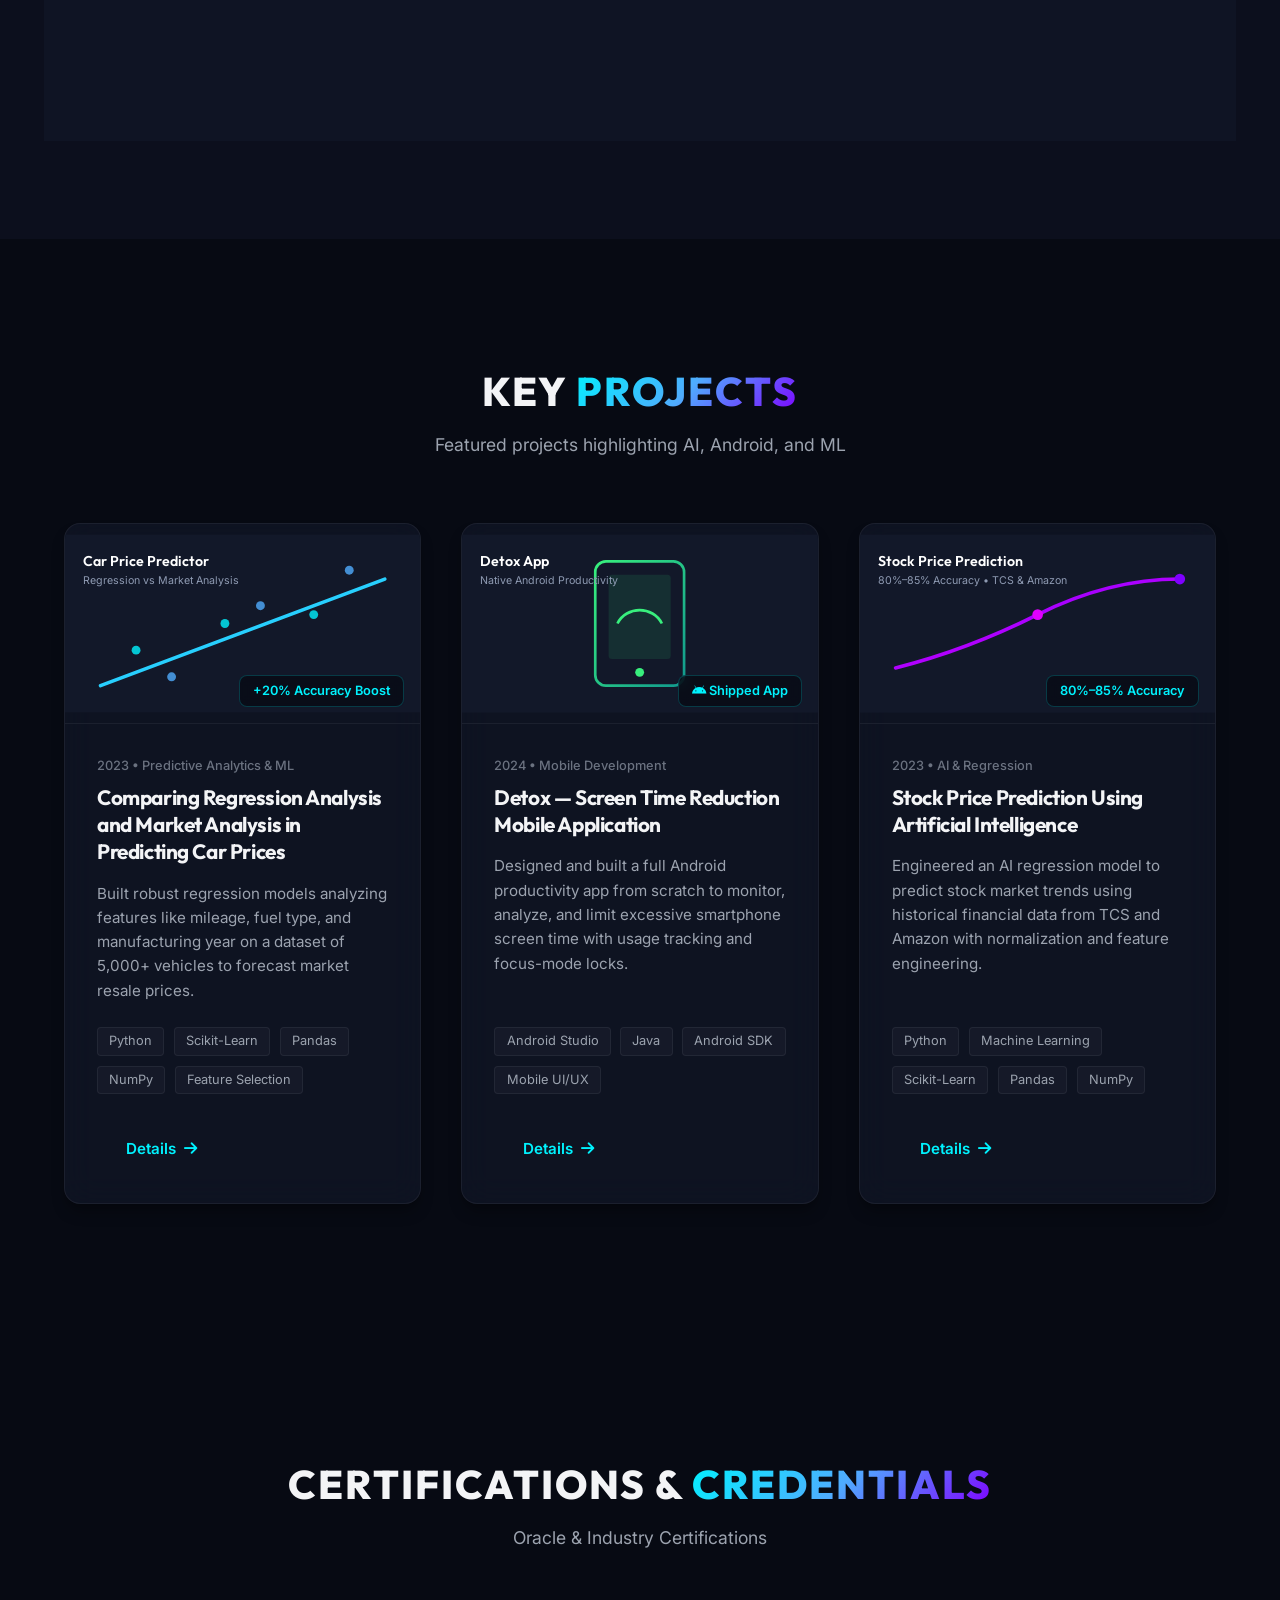
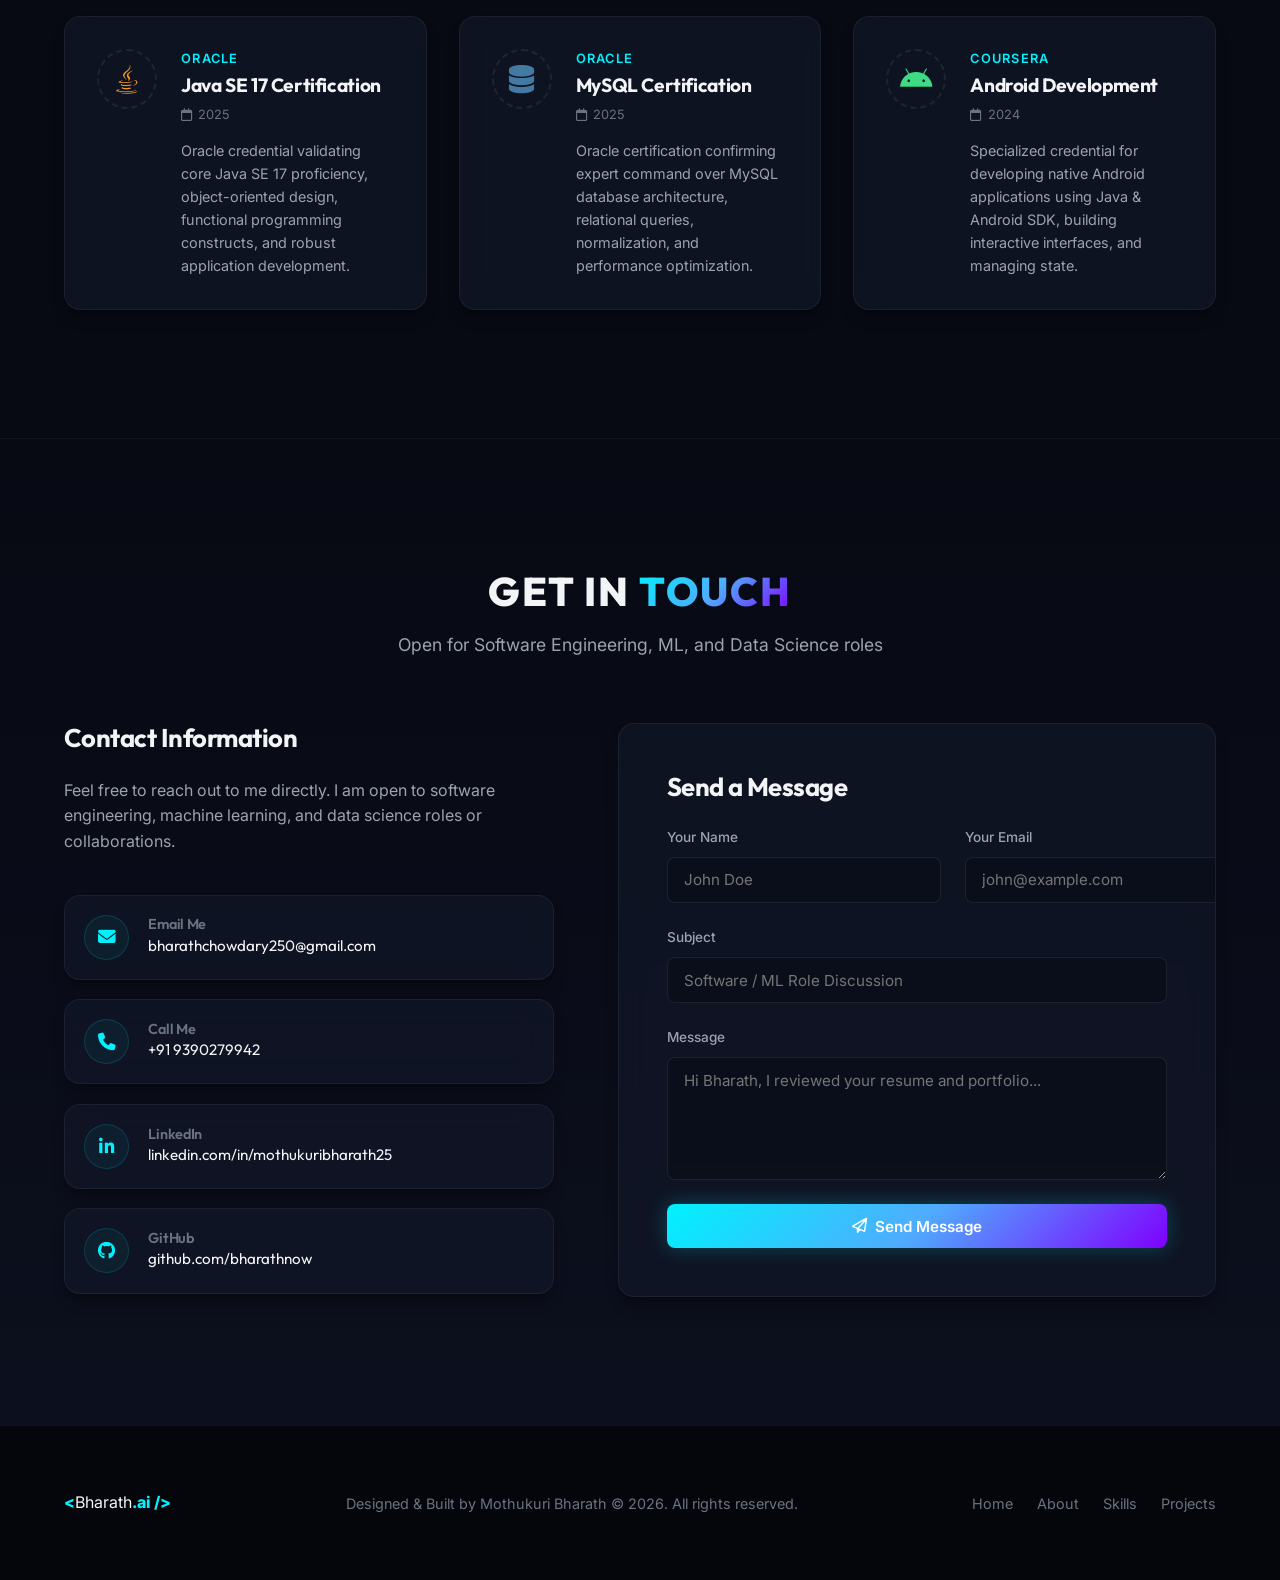
==== commit b785551f: "fix: remove research agent bug, modernize skills section, and add professional LinkedIn preview card" ====
--- a/index.html
+++ b/index.html
@@ -3,11 +3,31 @@
 <head>
     <meta charset="UTF-8">
     <meta name="viewport" content="width=device-width, initial-scale=1.0">
-    <title>Mothukuri Bharath | Software Engineer & AI/ML Developer</title>
+    <title>Mothukuri Bharath | Software Engineer & AI Developer</title>
     <!-- Meta tags for SEO -->
-    <meta name="description" content="Portfolio of Mothukuri Bharath, Computer Science & AI student, Machine Learning & Data Science Intern, Top 3 Hackathon Winner (Autonomous Research Agent), and Android Developer.">
-    <meta name="keywords" content="Mothukuri Bharath, AI Developer, Software Engineer, Machine Learning, Data Science, Portfolio, Java, Python, Saveetha School of Engineering, Claude API, Next.js, Android Studio">
+    <meta name="description" content="Portfolio of Mothukuri Bharath | Computer Science & AI student at Saveetha School of Engineering, Machine Learning & Data Science Intern, Android Developer, and Oracle Certified in Java SE 17 & MySQL.">
+    <meta name="keywords" content="Mothukuri Bharath, AI Developer, Software Engineer, Machine Learning, Data Science, Portfolio, Java, Python, Saveetha School of Engineering, Android Studio, MySQL">
     <meta name="author" content="Mothukuri Bharath">
+    
+    <!-- Open Graph Meta Tags for LinkedIn, Twitter, and Social Previews -->
+    <meta property="og:type" content="website">
+    <meta property="og:url" content="https://bharathnow.github.io/">
+    <meta property="og:title" content="Mothukuri Bharath | Software Engineer & AI Developer">
+    <meta property="og:description" content="Explore projects in Machine Learning, Native Android (Detox App), Predictive Analytics, and Oracle-Certified Java & MySQL development.">
+    <meta property="og:image" content="https://bharathnow.github.io/preview.png">
+    <meta property="og:image:secure_url" content="https://bharathnow.github.io/preview.png">
+    <meta property="og:image:type" content="image/png">
+    <meta property="og:image:width" content="1200">
+    <meta property="og:image:height" content="630">
+    <meta property="og:image:alt" content="Mothukuri Bharath Portfolio Preview">
+    <meta property="og:site_name" content="Mothukuri Bharath Portfolio">
+    
+    <!-- Twitter Card Meta Tags -->
+    <meta name="twitter:card" content="summary_large_image">
+    <meta name="twitter:url" content="https://bharathnow.github.io/">
+    <meta name="twitter:title" content="Mothukuri Bharath | Software Engineer & AI Developer">
+    <meta name="twitter:description" content="Explore projects in Machine Learning, Native Android (Detox App), Predictive Analytics, and Oracle-Certified Java & MySQL development.">
+    <meta name="twitter:image" content="https://bharathnow.github.io/preview.png">
     
     <!-- Google Fonts: Outfit for Headings, Inter for Body -->
     <link rel="preconnect" href="https://fonts.googleapis.com">
@@ -51,7 +71,7 @@
     <section id="home" class="hero-section">
         <div class="hero-container">
             <div class="hero-content">
-                <div class="badge-glow"><i class="fa-solid fa-trophy"></i> Top 3 Hackathon Winner</div>
+                <div class="badge-glow"><i class="fa-solid fa-code"></i> Software Engineer &amp; AI Developer</div>
                 <h1 class="hero-title">
                     Hi, I'm <span class="text-gradient">Mothukuri Bharath</span>
                 </h1>
@@ -59,7 +79,7 @@
                     Building <span id="typed-text" class="typed-text"></span><span class="cursor">&nbsp;</span>
                 </h2>
                 <p class="hero-description">
-                    Computer Science & AI undergraduate (CGPA: 8.59/10.0) with hands-on experience across Machine Learning, Data Science, and full-stack software development. Placed Top 3 at a competitive 24-hour hackathon building an LLM-powered research agent, and independently shipped a full Android productivity app.
+                    Computer Science & AI undergraduate (CGPA: 8.59/10.0) at Saveetha School of Engineering with hands-on experience in Machine Learning, Data Science, and full-stack software development. Oracle Certified in Java SE 17 & MySQL, experienced in predictive regression analytics, and independently shipped Detox, a native Android productivity app.
                 </p>
                 <div class="hero-actions">
                     <a href="#projects" class="btn btn-primary"><i class="fa-solid fa-code-branch"></i> View My Work</a>
@@ -78,20 +98,23 @@
                         <span class="dot red"></span>
                         <span class="dot yellow"></span>
                         <span class="dot green"></span>
-                        <span class="window-title">research_agent.py</span>
+                        <span class="window-title">ml_pipeline.py</span>
                     </div>
                     <div class="code-editor">
-                        <pre><code><span class="keyword">from</span> antigravity.ai <span class="keyword">import</span> ResearchAgent
-<span class="keyword">from</span> anthropic <span class="keyword">import</span> ClaudeAPI
-
-<span class="comment"># Autonomous Research Agent (AE-02)</span>
-agent = ResearchAgent(
-    model=<span class="string">"claude-3-5-sonnet"</span>,
-    backbone=<span class="string">"LLM Pipeline"</span>
-)
-
-results = agent.run(<span class="string">"Self-Evolving Research"</span>)
-print(<span class="string">"Hackathon Result: Top 3 Winner!"</span>)</code></pre>
+                        <pre><code><span class="keyword">import</span> numpy <span class="keyword">as</span> np
+<span class="keyword">import</span> pandas <span class="keyword">as</span> pd
+<span class="keyword">from</span> sklearn.model_selection <span class="keyword">import</span> train_test_split
+<span class="keyword">from</span> sklearn.ensemble <span class="keyword">import</span> RandomForestRegressor
+
+<span class="comment"># Load &amp; preprocess market dataset</span>
+data = pd.read_csv(<span class="string">"vehicle_trends.csv"</span>)
+X = data.drop(columns=[<span class="string">"price"</span>])
+y = data[<span class="string">"price"</span>]
+
+<span class="comment"># Train predictive regression model</span>
+model = RandomForestRegressor(n_estimators=100, random_state=42)
+model.fit(X, y)
+print(<span class="string">"Evaluation Accuracy: 85%+"</span>)</code></pre>
                     </div>
                     <div class="glow-accent"></div>
                 </div>
@@ -103,8 +126,8 @@
                         <div class="metric-lbl">CGPA (B.E. CSE AI)</div>
                     </div>
                     <div class="mini-metric-card glass-card">
-                        <div class="metric-val">Top 3</div>
-                        <div class="metric-lbl">24-Hour Hackathon</div>
+                        <div class="metric-val">2+</div>
+                        <div class="metric-lbl">Oracle Certifications</div>
                     </div>
                 </div>
             </div>
@@ -131,7 +154,7 @@
                         I am a **Computer Science & AI undergraduate** (CGPA: 8.59/10.0) at Saveetha School of Engineering, Chennai, with hands-on experience across Machine Learning, Data Science, and full-stack software development.
                     </p>
                     <p>
-                        I placed **Top 3 at a competitive 24-hour hackathon** building an LLM-powered autonomous research agent (AE-02) using Claude API and Next.js, and independently designed and shipped **Detox**, a native Android screen-time reduction app. Oracle-certified in Java SE 17 and MySQL, I am passionate about engineering production-grade AI solutions and scalable software.
+                        I specialize in machine learning regression models, data pipelines, and mobile development. I independently designed and shipped **Detox**, a native Android screen-time reduction app built with Java and Android SDK. Oracle-certified in Java SE 17 and MySQL, I am passionate about engineering production-grade software solutions, scalable databases, and high-accuracy predictive algorithms.
                     </p>
                     
                     <div class="quick-facts">
@@ -209,133 +232,273 @@
             <div class="skills-grid">
                 <!-- Languages & Web -->
                 <div class="skill-card glass-card" data-category="languages">
-                    <div class="skill-icon"><i class="fa-brands fa-python text-python"></i></div>
+                    <div class="skill-card-top">
+                        <div class="skill-icon"><i class="fa-brands fa-python text-python"></i></div>
+                        <span class="skill-level-badge">Advanced</span>
+                    </div>
                     <h3 class="skill-name">Python</h3>
-                    <div class="skill-bar-bg"><div class="skill-bar-fill" data-progress="95%"></div></div>
-                    <span class="skill-percent">95%</span>
+                    <p class="skill-desc">Predictive modeling, data analytics pipelines & ML scripts</p>
+                    <div class="skill-tags">
+                        <span>Scikit-Learn</span>
+                        <span>Pandas</span>
+                        <span>NumPy</span>
+                    </div>
                 </div>
                 
                 <div class="skill-card glass-card" data-category="languages">
-                    <div class="skill-icon"><i class="fa-brands fa-java text-java"></i></div>
+                    <div class="skill-card-top">
+                        <div class="skill-icon"><i class="fa-brands fa-java text-java"></i></div>
+                        <span class="skill-level-badge certified">Oracle Certified</span>
+                    </div>
                     <h3 class="skill-name">Java</h3>
-                    <div class="skill-bar-bg"><div class="skill-bar-fill" data-progress="90%"></div></div>
-                    <span class="skill-percent">90%</span>
+                    <p class="skill-desc">Certified Java SE 17, OOP architectures & Android runtime</p>
+                    <div class="skill-tags">
+                        <span>Java SE 17</span>
+                        <span>OOP Design</span>
+                        <span>Multithreading</span>
+                    </div>
                 </div>
 
                 <div class="skill-card glass-card" data-category="languages">
-                    <div class="skill-icon"><code class="text-cpp">C++</code></div>
+                    <div class="skill-card-top">
+                        <div class="skill-icon"><code class="text-cpp">C++</code></div>
+                        <span class="skill-level-badge">Proficient</span>
+                    </div>
                     <h3 class="skill-name">C++ / C</h3>
-                    <div class="skill-bar-bg"><div class="skill-bar-fill" data-progress="85%"></div></div>
-                    <span class="skill-percent">85%</span>
+                    <p class="skill-desc">Algorithm design, memory management & low-level constructs</p>
+                    <div class="skill-tags">
+                        <span>Data Structures</span>
+                        <span>STL</span>
+                        <span>Algorithms</span>
+                    </div>
                 </div>
 
                 <div class="skill-card glass-card" data-category="languages">
-                    <div class="skill-icon"><i class="fa-solid fa-database text-mysql"></i></div>
+                    <div class="skill-card-top">
+                        <div class="skill-icon"><i class="fa-solid fa-database text-mysql"></i></div>
+                        <span class="skill-level-badge certified">Oracle Certified</span>
+                    </div>
                     <h3 class="skill-name">SQL</h3>
-                    <div class="skill-bar-bg"><div class="skill-bar-fill" data-progress="88%"></div></div>
-                    <span class="skill-percent">88%</span>
+                    <p class="skill-desc">Relational database schemas, ACID transactions & indexing</p>
+                    <div class="skill-tags">
+                        <span>MySQL</span>
+                        <span>Complex Queries</span>
+                        <span>Normalization</span>
+                    </div>
                 </div>
 
                 <div class="skill-card glass-card" data-category="languages">
-                    <div class="skill-icon"><i class="fa-brands fa-react text-react"></i></div>
-                    <h3 class="skill-name">React.js / Next.js</h3>
-                    <div class="skill-bar-bg"><div class="skill-bar-fill" data-progress="88%"></div></div>
-                    <span class="skill-percent">88%</span>
+                    <div class="skill-card-top">
+                        <div class="skill-icon"><i class="fa-brands fa-react text-react"></i></div>
+                        <span class="skill-level-badge">Proficient</span>
+                    </div>
+                    <h3 class="skill-name">React.js & Web</h3>
+                    <p class="skill-desc">Modular UI components, state management & REST consumption</p>
+                    <div class="skill-tags">
+                        <span>Components</span>
+                        <span>Hooks</span>
+                        <span>Responsive UI</span>
+                    </div>
                 </div>
 
                 <div class="skill-card glass-card" data-category="languages">
-                    <div class="skill-icon"><code class="text-c">TS</code></div>
-                    <h3 class="skill-name">TypeScript</h3>
-                    <div class="skill-bar-bg"><div class="skill-bar-fill" data-progress="85%"></div></div>
-                    <span class="skill-percent">85%</span>
+                    <div class="skill-card-top">
+                        <div class="skill-icon"><code class="text-c">TS</code></div>
+                        <span class="skill-level-badge">Proficient</span>
+                    </div>
+                    <h3 class="skill-name">TypeScript / JS</h3>
+                    <p class="skill-desc">Type safety, asynchronous programming & web standards</p>
+                    <div class="skill-tags">
+                        <span>TypeScript</span>
+                        <span>JavaScript ES6+</span>
+                        <span>DOM API</span>
+                    </div>
                 </div>
                 
                 <!-- Machine Learning & AI -->
                 <div class="skill-card glass-card" data-category="ml">
-                    <div class="skill-icon"><i class="fa-solid fa-brain text-sklearn"></i></div>
+                    <div class="skill-card-top">
+                        <div class="skill-icon"><i class="fa-solid fa-brain text-sklearn"></i></div>
+                        <span class="skill-level-badge">Proficient</span>
+                    </div>
                     <h3 class="skill-name">Machine Learning</h3>
-                    <div class="skill-bar-bg"><div class="skill-bar-fill" data-progress="90%"></div></div>
-                    <span class="skill-percent">90%</span>
+                    <p class="skill-desc">Supervised regression & classification models with high accuracy</p>
+                    <div class="skill-tags">
+                        <span>Regression</span>
+                        <span>Classification</span>
+                        <span>Evaluation</span>
+                    </div>
                 </div>
 
                 <div class="skill-card glass-card" data-category="ml">
-                    <div class="skill-icon"><i class="fa-solid fa-robot text-react"></i></div>
-                    <h3 class="skill-name">LLM Integration (Claude API)</h3>
-                    <div class="skill-bar-bg"><div class="skill-bar-fill" data-progress="92%"></div></div>
-                    <span class="skill-percent">92%</span>
+                    <div class="skill-card-top">
+                        <div class="skill-icon"><i class="fa-solid fa-chart-line text-pandas"></i></div>
+                        <span class="skill-level-badge">Proficient</span>
+                    </div>
+                    <h3 class="skill-name">Predictive Analytics</h3>
+                    <p class="skill-desc">Stock market forecasting & automotive valuation models</p>
+                    <div class="skill-tags">
+                        <span>Financial Data</span>
+                        <span>Trend Analysis</span>
+                        <span>RFE</span>
+                    </div>
                 </div>
 
                 <div class="skill-card glass-card" data-category="ml">
-                    <div class="skill-icon"><i class="fa-solid fa-microchip text-sklearn"></i></div>
+                    <div class="skill-card-top">
+                        <div class="skill-icon"><i class="fa-solid fa-microchip text-sklearn"></i></div>
+                        <span class="skill-level-badge">Proficient</span>
+                    </div>
                     <h3 class="skill-name">Scikit-Learn</h3>
-                    <div class="skill-bar-bg"><div class="skill-bar-fill" data-progress="88%"></div></div>
-                    <span class="skill-percent">88%</span>
+                    <p class="skill-desc">Decision trees, ensemble methods, Ridge regression & pipelines</p>
+                    <div class="skill-tags">
+                        <span>Model Fitting</span>
+                        <span>Hyperparameter Tuning</span>
+                        <span>Cross-Val</span>
+                    </div>
                 </div>
 
                 <div class="skill-card glass-card" data-category="ml">
-                    <div class="skill-icon"><i class="fa-solid fa-chart-line text-pandas"></i></div>
-                    <h3 class="skill-name">Pandas / NumPy / Matplotlib</h3>
-                    <div class="skill-bar-bg"><div class="skill-bar-fill" data-progress="92%"></div></div>
-                    <span class="skill-percent">92%</span>
+                    <div class="skill-card-top">
+                        <div class="skill-icon"><i class="fa-solid fa-chart-pie text-pandas"></i></div>
+                        <span class="skill-level-badge">Advanced</span>
+                    </div>
+                    <h3 class="skill-name">Pandas & NumPy</h3>
+                    <p class="skill-desc">High-throughput data wrangling, preprocessing & visualization</p>
+                    <div class="skill-tags">
+                        <span>Pandas</span>
+                        <span>NumPy</span>
+                        <span>Matplotlib</span>
+                    </div>
                 </div>
 
                 <!-- Mobile Development -->
                 <div class="skill-card glass-card" data-category="mobile">
-                    <div class="skill-icon"><i class="fa-brands fa-android text-android"></i></div>
+                    <div class="skill-card-top">
+                        <div class="skill-icon"><i class="fa-brands fa-android text-android"></i></div>
+                        <span class="skill-level-badge">Proficient</span>
+                    </div>
                     <h3 class="skill-name">Android Studio & SDK</h3>
-                    <div class="skill-bar-bg"><div class="skill-bar-fill" data-progress="88%"></div></div>
-                    <span class="skill-percent">88%</span>
+                    <p class="skill-desc">Native Android productivity application design & implementation</p>
+                    <div class="skill-tags">
+                        <span>Activities</span>
+                        <span>Android SDK</span>
+                        <span>Gradle</span>
+                    </div>
                 </div>
 
                 <div class="skill-card glass-card" data-category="mobile">
-                    <div class="skill-icon"><i class="fa-solid fa-mobile-screen-button text-react"></i></div>
+                    <div class="skill-card-top">
+                        <div class="skill-icon"><i class="fa-solid fa-mobile-screen-button text-react"></i></div>
+                        <span class="skill-level-badge">Proficient</span>
+                    </div>
                     <h3 class="skill-name">Mobile UI/UX</h3>
-                    <div class="skill-bar-bg"><div class="skill-bar-fill" data-progress="85%"></div></div>
-                    <span class="skill-percent">85%</span>
+                    <p class="skill-desc">Intuitive, responsive touch layouts & usage dashboards</p>
+                    <div class="skill-tags">
+                        <span>Material Design</span>
+                        <span>XML Layouts</span>
+                        <span>Interactive Views</span>
+                    </div>
+                </div>
+
+                <div class="skill-card glass-card" data-category="mobile">
+                    <div class="skill-card-top">
+                        <div class="skill-icon"><i class="fa-solid fa-clock-rotate-left text-android"></i></div>
+                        <span class="skill-level-badge">Proficient</span>
+                    </div>
+                    <h3 class="skill-name">Background Services</h3>
+                    <p class="skill-desc">Device usage monitoring, permissions & focus-mode app locking</p>
+                    <div class="skill-tags">
+                        <span>UsageStats</span>
+                        <span>App Lockers</span>
+                        <span>System APIs</span>
+                    </div>
                 </div>
 
                 <!-- Tools & Platforms -->
                 <div class="skill-card glass-card" data-category="tools">
-                    <div class="skill-icon"><i class="fa-solid fa-database text-mysql"></i></div>
-                    <h3 class="skill-name">MySQL</h3>
-                    <div class="skill-bar-bg"><div class="skill-bar-fill" data-progress="90%"></div></div>
-                    <span class="skill-percent">90%</span>
+                    <div class="skill-card-top">
+                        <div class="skill-icon"><i class="fa-solid fa-database text-mysql"></i></div>
+                        <span class="skill-level-badge certified">Certified</span>
+                    </div>
+                    <h3 class="skill-name">MySQL Database</h3>
+                    <p class="skill-desc">Enterprise relational DB design, performance tuning & joins</p>
+                    <div class="skill-tags">
+                        <span>Transactions</span>
+                        <span>Indexes</span>
+                        <span>Schema Design</span>
+                    </div>
                 </div>
 
                 <div class="skill-card glass-card" data-category="tools">
-                    <div class="skill-icon"><i class="fa-brands fa-github text-github"></i></div>
+                    <div class="skill-card-top">
+                        <div class="skill-icon"><i class="fa-brands fa-github text-github"></i></div>
+                        <span class="skill-level-badge">Proficient</span>
+                    </div>
                     <h3 class="skill-name">Git & GitHub</h3>
-                    <div class="skill-bar-bg"><div class="skill-bar-fill" data-progress="92%"></div></div>
-                    <span class="skill-percent">92%</span>
+                    <p class="skill-desc">Distributed version control, release branching & collaboration</p>
+                    <div class="skill-tags">
+                        <span>Git CLI</span>
+                        <span>Branching</span>
+                        <span>Open Source</span>
+                    </div>
                 </div>
 
                 <div class="skill-card glass-card" data-category="tools">
-                    <div class="skill-icon"><i class="fa-solid fa-shield-halved text-burp"></i></div>
+                    <div class="skill-card-top">
+                        <div class="skill-icon"><i class="fa-solid fa-shield-halved text-burp"></i></div>
+                        <span class="skill-level-badge">Competent</span>
+                    </div>
                     <h3 class="skill-name">Burp Suite</h3>
-                    <div class="skill-bar-bg"><div class="skill-bar-fill" data-progress="75%"></div></div>
-                    <span class="skill-percent">75%</span>
+                    <p class="skill-desc">Web application vulnerability testing & network analysis</p>
+                    <div class="skill-tags">
+                        <span>HTTP Proxy</span>
+                        <span>Security Audit</span>
+                        <span>App Sec</span>
+                    </div>
                 </div>
 
                 <!-- Subjects & Soft Skills -->
                 <div class="skill-card glass-card" data-category="subjects">
-                    <div class="skill-icon"><i class="fa-solid fa-network-wired text-ds"></i></div>
+                    <div class="skill-card-top">
+                        <div class="skill-icon"><i class="fa-solid fa-network-wired text-ds"></i></div>
+                        <span class="skill-level-badge">Proficient</span>
+                    </div>
                     <h3 class="skill-name">DSA & DBMS</h3>
-                    <div class="skill-bar-bg"><div class="skill-bar-fill" data-progress="88%"></div></div>
-                    <span class="skill-percent">88%</span>
+                    <p class="skill-desc">Algorithmic complexity, relational modeling & data structures</p>
+                    <div class="skill-tags">
+                        <span>Complexity O(n)</span>
+                        <span>Trees & Graphs</span>
+                        <span>ACID</span>
+                    </div>
                 </div>
 
                 <div class="skill-card glass-card" data-category="subjects">
-                    <div class="skill-icon"><i class="fa-solid fa-gears text-os"></i></div>
+                    <div class="skill-card-top">
+                        <div class="skill-icon"><i class="fa-solid fa-gears text-os"></i></div>
+                        <span class="skill-level-badge">Proficient</span>
+                    </div>
                     <h3 class="skill-name">Operating Systems & OOP</h3>
-                    <div class="skill-bar-bg"><div class="skill-bar-fill" data-progress="88%"></div></div>
-                    <span class="skill-percent">88%</span>
+                    <p class="skill-desc">Processes, memory management, encapsulation & polymorphism</p>
+                    <div class="skill-tags">
+                        <span>Concurrency</span>
+                        <span>Memory Hierarchy</span>
+                        <span>SOLID</span>
+                    </div>
                 </div>
 
                 <div class="skill-card glass-card" data-category="subjects">
-                    <div class="skill-icon"><i class="fa-solid fa-users text-solving"></i></div>
-                    <h3 class="skill-name">Problem Solving & Teamwork</h3>
-                    <div class="skill-bar-bg"><div class="skill-bar-fill" data-progress="95%"></div></div>
-                    <span class="skill-percent">95%</span>
+                    <div class="skill-card-top">
+                        <div class="skill-icon"><i class="fa-solid fa-users text-solving"></i></div>
+                        <span class="skill-level-badge">Advanced</span>
+                    </div>
+                    <h3 class="skill-name">Analytical & Teamwork</h3>
+                    <p class="skill-desc">Fast debugging, problem decomposition & agile communication</p>
+                    <div class="skill-tags">
+                        <span>Critical Thinking</span>
+                        <span>Team Delivery</span>
+                        <span>Problem Solving</span>
+                    </div>
                 </div>
             </div>
         </div>
@@ -415,42 +578,41 @@
                 <!-- Project 1 -->
                 <div class="project-card glass-card fade-in">
                     <div class="project-media-wrapper">
+                        <!-- Custom designed svg regression graph mockup -->
                         <svg class="project-svg-visual" viewBox="0 0 400 200" xmlns="http://www.w3.org/2000/svg">
                             <defs>
                                 <linearGradient id="gradient-p1" x1="0%" y1="0%" x2="100%" y2="100%">
                                     <stop offset="0%" stop-color="#4facfe" />
                                     <stop offset="100%" stop-color="#00f2fe" />
                                 </linearGradient>
-                                <linearGradient id="glow-p1" x1="0%" y1="0%" x2="100%" y2="0%">
-                                    <stop offset="0%" stop-color="rgba(0,242,254,0.15)" />
-                                    <stop offset="100%" stop-color="rgba(79,172,254,0)" />
-                                </linearGradient>
                             </defs>
                             <rect width="100%" height="100%" fill="#121829"/>
-                            <circle cx="200" cy="100" r="50" fill="none" stroke="url(#gradient-p1)" stroke-width="3"/>
-                            <circle cx="200" cy="100" r="25" fill="none" stroke="#00f2fe" stroke-width="2"/>
-                            <path d="M 100 100 L 175 100 M 225 100 L 300 100 M 200 25 L 200 75 M 200 125 L 200 175" stroke="url(#gradient-p1)" stroke-width="2"/>
-                            <circle cx="100" cy="100" r="6" fill="#00f2fe"/>
-                            <circle cx="300" cy="100" r="6" fill="#4facfe"/>
-                            <text x="20" y="35" fill="#ffffff" font-family="'Outfit', sans-serif" font-size="16" font-weight="600">AE-02 Autonomous Agent</text>
-                            <text x="20" y="55" fill="#8f9bb3" font-family="'Inter', sans-serif" font-size="12">Top 3 Finish • 24-Hour Hackathon</text>
+                            <line x1="40" y1="170" x2="360" y2="50" stroke="url(#gradient-p1)" stroke-width="4" stroke-linecap="round"/>
+                            <circle cx="80" cy="130" r="5" fill="#00f2fe" opacity="0.8"/>
+                            <circle cx="120" cy="160" r="5" fill="#4facfe" opacity="0.8"/>
+                            <circle cx="180" cy="100" r="5" fill="#00f2fe" opacity="0.8"/>
+                            <circle cx="220" cy="80" r="5" fill="#4facfe" opacity="0.8"/>
+                            <circle cx="280" cy="90" r="5" fill="#00f2fe" opacity="0.8"/>
+                            <circle cx="320" cy="40" r="5" fill="#4facfe" opacity="0.8"/>
+                            <text x="20" y="35" fill="#ffffff" font-family="'Outfit', sans-serif" font-size="16" font-weight="600">Car Price Predictor</text>
+                            <text x="20" y="55" fill="#8f9bb3" font-family="'Inter', sans-serif" font-size="12">Regression vs Market Analysis</text>
                         </svg>
-                        <div class="project-overlay-badge"><i class="fa-solid fa-trophy"></i> Top 3 Winner</div>
+                        <div class="project-overlay-badge">+20% Accuracy Boost</div>
                     </div>
                     <div class="project-info">
-                        <div class="project-meta">2025 • LLM Backbone & AI Research</div>
-                        <h3 class="project-name">Self-Evolving Autonomous Research Agent (AE-02)</h3>
+                        <div class="project-meta">2023 • Predictive Analytics &amp; ML</div>
+                        <h3 class="project-name">Comparing Regression Analysis and Market Analysis in Predicting Car Prices</h3>
                         <p class="project-desc">
-                            Placed Top 3 at a competitive 24-hour hackathon building the frontend for a self-evolving autonomous research agent powered end-to-end by Claude API. Diagnosed & resolved critical API error-swallowing bugs.
+                            Built robust regression models analyzing features like mileage, fuel type, and manufacturing year on a dataset of 5,000+ vehicles to forecast market resale prices.
                         </p>
                         <div class="project-tags">
-                            <span>Next.js</span>
-                            <span>React.js</span>
-                            <span>TypeScript</span>
-                            <span>Claude API</span>
-                            <span>Antigravity</span>
-                        </div>
-                        <button class="btn btn-card-details" onclick="openProjectModal('ae-02-agent')">Details <i class="fa-solid fa-arrow-right"></i></button>
+                            <span>Python</span>
+                            <span>Scikit-Learn</span>
+                            <span>Pandas</span>
+                            <span>NumPy</span>
+                            <span>Feature Selection</span>
+                        </div>
+                        <button class="btn btn-card-details" onclick="openProjectModal('car-predict')">Details <i class="fa-solid fa-arrow-right"></i></button>
                     </div>
                 </div>
 
--- a/style.css
+++ b/style.css
@@ -760,30 +760,71 @@
 
 .skills-grid {
     display: grid;
-    grid-template-columns: repeat(auto-fill, minmax(230px, 1fr));
+    grid-template-columns: repeat(auto-fill, minmax(260px, 1fr));
     gap: 1.5rem;
 }
 
 .skill-card {
-    padding: 1.5rem;
+    padding: 1.6rem;
     display: flex;
     flex-direction: column;
+    justify-content: space-between;
     align-items: flex-start;
+    border-radius: var(--radius-md);
+    transition: var(--transition-normal);
+    position: relative;
+    border: 1px solid rgba(255, 255, 255, 0.06);
+    background: rgba(255, 255, 255, 0.02);
+}
+
+.skill-card:hover {
+    transform: translateY(-5px);
+    border-color: rgba(0, 242, 254, 0.35);
+    box-shadow: 0 12px 30px rgba(0, 242, 254, 0.1);
+}
+
+.skill-card-top {
+    display: flex;
+    justify-content: space-between;
+    align-items: center;
+    width: 100%;
+    margin-bottom: 1.1rem;
 }
 
 .skill-icon {
-    font-size: 2rem;
-    margin-bottom: 1rem;
+    font-size: 1.8rem;
     display: flex;
     align-items: center;
     justify-content: center;
-    height: 40px;
+    height: 48px;
+    width: 48px;
+    border-radius: 12px;
+    background: rgba(255, 255, 255, 0.03);
+    border: 1px solid rgba(255, 255, 255, 0.08);
 }
 
 .skill-icon code {
     font-family: 'Outfit', sans-serif;
     font-weight: 800;
-    font-size: 1.8rem;
+    font-size: 1.3rem;
+}
+
+.skill-level-badge {
+    font-size: 0.72rem;
+    font-weight: 600;
+    text-transform: uppercase;
+    letter-spacing: 0.5px;
+    padding: 0.25rem 0.65rem;
+    border-radius: 50px;
+    background: rgba(0, 242, 254, 0.08);
+    color: var(--accent-cyan);
+    border: 1px solid rgba(0, 242, 254, 0.25);
+}
+
+.skill-level-badge.certified {
+    background: rgba(248, 152, 32, 0.1);
+    color: #f89820;
+    border-color: rgba(248, 152, 32, 0.3);
 }
 
 /* Customized Skill Colors */
@@ -791,7 +832,7 @@
 .text-java { color: #f89820; }
 .text-cpp { color: #00599C; }
 .text-c { color: #A8B9CC; }
-.text-pandas { color: #150458; }
+.text-pandas { color: #38bdf8; }
 .text-sklearn { color: #F7931E; }
 .text-react { color: #61DAFB; }
 .text-node { color: #339933; }
@@ -805,31 +846,36 @@
 .text-adapt { color: #4FD1C5; }
 
 .skill-name {
-    font-size: 1.1rem;
-    margin-bottom: 0.8rem;
-}
-
-.skill-bar-bg {
+    font-size: 1.2rem;
+    font-weight: 600;
+    margin-bottom: 0.4rem;
+    color: var(--text-primary);
+    font-family: 'Outfit', sans-serif;
+}
+
+.skill-desc {
+    font-size: 0.84rem;
+    color: var(--text-secondary);
+    line-height: 1.45;
+    margin-bottom: 1.1rem;
+}
+
+.skill-tags {
+    display: flex;
+    flex-wrap: wrap;
+    gap: 0.4rem;
+    margin-top: auto;
     width: 100%;
-    height: 6px;
-    background: rgba(255, 255, 255, 0.05);
-    border-radius: 10px;
-    margin-bottom: 0.5rem;
-    overflow: hidden;
-}
-
-.skill-bar-fill {
-    height: 100%;
-    width: 0; /* Animated dynamically with JS */
-    background: var(--gradient-primary);
-    border-radius: 10px;
-    transition: width 1.5s cubic-bezier(0.1, 1, 0.1, 1);
-}
-
-.skill-percent {
-    font-size: 0.8rem;
-    color: var(--text-secondary);
-    align-self: flex-end;
+}
+
+.skill-tags span {
+    font-size: 0.72rem;
+    padding: 0.2rem 0.55rem;
+    border-radius: 6px;
+    background: rgba(255, 255, 255, 0.04);
+    color: #94a3b8;
+    border: 1px solid rgba(255, 255, 255, 0.06);
+    font-weight: 500;
 }
 
 /* ==========================================================================
